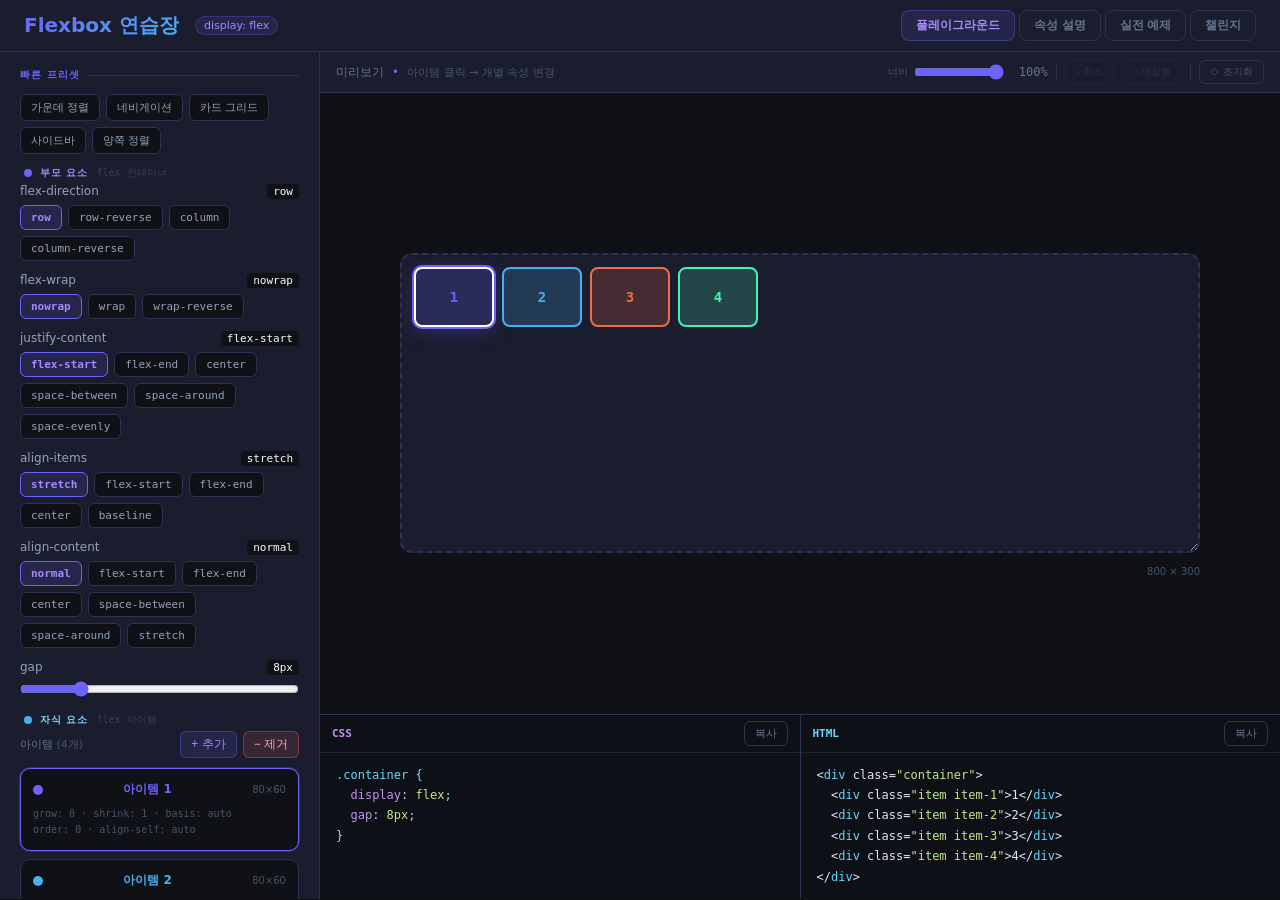
==== index.html @ ae4aa076 "Flexbox 연습장 초기 커밋 플레이그라운드, 속성 설명, 실전 예제, 챌린지 4개 탭으로 구성된 의존성 없는 정적 학습 도구.  속성 설명 탭에서 flex-wrap · just" ====
<!DOCTYPE html>
<html lang="ko">
<head>
  <meta charset="UTF-8">
  <meta name="viewport" content="width=device-width, initial-scale=1.0">
  <title>Flexbox 연습장</title>
  <link rel="stylesheet" href="css/style.css">
</head>
<body>

<header>
  <h1>Flexbox 연습장</h1>
  <span class="badge">display: flex</span>
  <div style="flex:1"></div>
  <nav class="panel-tabs">
    <button class="panel-tab active" id="tab-control" onclick="switchPanelTab('control')">플레이그라운드</button>
    <button class="panel-tab" id="tab-explain" onclick="switchPanelTab('explain')">속성 설명</button>
    <button class="panel-tab" id="tab-examples" onclick="switchPanelTab('examples')">실전 예제</button>
    <button class="panel-tab" id="tab-challenge" onclick="switchPanelTab('challenge')" style="position:relative">챌린지<span id="ch-badge" style="position:absolute;top:-4px;right:-2px;font-size:8px;background:#f1c948;color:#0f1117;border-radius:100px;padding:0 4px;font-weight:800;display:none"></span></button>
  </nav>
</header>

<div class="app">

  <!-- ── 사이드 패널 ── -->
  <aside class="panel">

    <!-- 조작 탭 콘텐츠 -->
    <div id="panel-control">

    <!-- 퀵 프리셋 -->
    <div>
      <div class="section-label">빠른 프리셋</div>
      <div class="preset-row">
        <button class="preset-btn" onclick="applyPreset('center')">가운데 정렬</button>
        <button class="preset-btn" onclick="applyPreset('nav')">네비게이션</button>
        <button class="preset-btn" onclick="applyPreset('card')">카드 그리드</button>
        <button class="preset-btn" onclick="applyPreset('sidebar')">사이드바</button>
        <button class="preset-btn" onclick="applyPreset('space')">양쪽 정렬</button>
      </div>
    </div>

    <!-- 부모 요소 섹션 -->
    <div class="exp-section-header">
      <span class="exp-section-dot" style="background:#6c63ff"></span>
      <span class="exp-section-title" style="color:#a78bfa">부모 요소</span>
      <span class="exp-section-sub">flex 컨테이너</span>
      <span class="exp-section-line"></span>
    </div>

    <div class="prop-group">

      <div class="prop-row">
        <div class="prop-label">flex-direction <span class="val" id="lbl-direction">row</span></div>
        <div class="btn-group" id="grp-direction">
          <button onclick="setContainer('flexDirection','row')" class="active">row</button>
          <button onclick="setContainer('flexDirection','row-reverse')">row-reverse</button>
          <button onclick="setContainer('flexDirection','column')">column</button>
          <button onclick="setContainer('flexDirection','column-reverse')">column-reverse</button>
        </div>
      </div>

      <div class="prop-row">
        <div class="prop-label">flex-wrap <span class="val" id="lbl-wrap">nowrap</span></div>
        <div class="btn-group" id="grp-wrap">
          <button onclick="setContainer('flexWrap','nowrap')" class="active">nowrap</button>
          <button onclick="setContainer('flexWrap','wrap')">wrap</button>
          <button onclick="setContainer('flexWrap','wrap-reverse')">wrap-reverse</button>
        </div>
      </div>

      <div class="prop-row">
        <div class="prop-label">justify-content <span class="val" id="lbl-justify">flex-start</span></div>
        <div class="btn-group" id="grp-justify">
          <button onclick="setContainer('justifyContent','flex-start')" class="active">flex-start</button>
          <button onclick="setContainer('justifyContent','flex-end')">flex-end</button>
          <button onclick="setContainer('justifyContent','center')">center</button>
          <button onclick="setContainer('justifyContent','space-between')">space-between</button>
          <button onclick="setContainer('justifyContent','space-around')">space-around</button>
          <button onclick="setContainer('justifyContent','space-evenly')">space-evenly</button>
        </div>
      </div>

      <div class="prop-row">
        <div class="prop-label">align-items <span class="val" id="lbl-alignItems">stretch</span></div>
        <div class="btn-group" id="grp-alignItems">
          <button onclick="setContainer('alignItems','stretch')" class="active">stretch</button>
          <button onclick="setContainer('alignItems','flex-start')">flex-start</button>
          <button onclick="setContainer('alignItems','flex-end')">flex-end</button>
          <button onclick="setContainer('alignItems','center')">center</button>
          <button onclick="setContainer('alignItems','baseline')">baseline</button>
        </div>
      </div>

      <div class="prop-row">
        <div class="prop-label">align-content <span class="val" id="lbl-alignContent">normal</span></div>
        <div class="btn-group" id="grp-alignContent">
          <button onclick="setContainer('alignContent','normal')" class="active">normal</button>
          <button onclick="setContainer('alignContent','flex-start')">flex-start</button>
          <button onclick="setContainer('alignContent','flex-end')">flex-end</button>
          <button onclick="setContainer('alignContent','center')">center</button>
          <button onclick="setContainer('alignContent','space-between')">space-between</button>
          <button onclick="setContainer('alignContent','space-around')">space-around</button>
          <button onclick="setContainer('alignContent','stretch')">stretch</button>
        </div>
      </div>

      <div class="prop-row">
        <div class="prop-label">gap <span class="val" id="lbl-gap">8px</span></div>
        <input id="range-gap" type="range" min="0" max="40" value="8" oninput="setGap(this.value)">
      </div>

    </div>

    <!-- 자식 요소 섹션 -->
    <div class="exp-section-header" style="margin-top:8px">
      <span class="exp-section-dot" style="background:#48b0f1"></span>
      <span class="exp-section-title" style="color:#7dd3fc">자식 요소</span>
      <span class="exp-section-sub">flex 아이템</span>
      <span class="exp-section-line"></span>
    </div>

    <!-- 아이템 목록 -->
    <div>
      <div class="items-header">
        <span style="font-size:11px;color:#64748b">아이템 <span id="item-count" style="color:#475569">(4개)</span></span>
        <div style="display:flex;gap:6px">
          <button class="add-btn" onclick="addItem()">+ 추가</button>
          <button class="remove-btn" onclick="removeItem()">− 제거</button>
        </div>
      </div>
      <div style="margin-top:10px;display:flex;flex-direction:column;gap:8px" id="item-list"></div>
    </div>

    <!-- 선택된 아이템 속성 -->
    <div id="item-props-section">
      <div style="font-size:10px;color:#475569;margin:12px 0 8px;padding:8px 0 0;border-top:1px solid #1e2233;letter-spacing:0.05em;display:flex;align-items:center;gap:6px">
        ▸ 선택된 아이템 속성
        <span id="lbl-selected-item" style="font-family:monospace;font-size:10px;color:#6c63ff;background:#6c63ff11;border:1px solid #6c63ff33;border-radius:4px;padding:1px 6px"></span>
      </div>
      <div class="prop-group">

        <div class="prop-row">
          <div class="prop-label">flex-grow <span class="val" id="lbl-grow">0</span></div>
          <input id="range-grow" type="range" min="0" max="5" value="0" oninput="setItem('flexGrow', this.value)">
        </div>

        <div class="prop-row">
          <div class="prop-label">flex-shrink <span class="val" id="lbl-shrink">1</span></div>
          <input id="range-shrink" type="range" min="0" max="5" value="1" oninput="setItem('flexShrink', this.value)">
        </div>

        <div class="prop-row">
          <div class="prop-label">flex-basis <span class="val" id="lbl-basis">auto</span></div>
          <div style="display:flex;gap:8px;align-items:center">
            <input type="range" min="0" max="300" value="0" oninput="setItemBasis(this.value)" id="range-basis">
            <span style="font-size:11px;color:#64748b" id="lbl-basis-unit">auto</span>
          </div>
        </div>

        <div class="prop-row">
          <div class="prop-label">align-self <span class="val" id="lbl-alignSelf">auto</span></div>
          <div class="btn-group" id="grp-alignSelf">
            <button onclick="setItem('alignSelf','auto')" class="active">auto</button>
            <button onclick="setItem('alignSelf','flex-start')">flex-start</button>
            <button onclick="setItem('alignSelf','flex-end')">flex-end</button>
            <button onclick="setItem('alignSelf','center')">center</button>
            <button onclick="setItem('alignSelf','stretch')">stretch</button>
          </div>
        </div>

        <div class="prop-row">
          <div class="prop-label">order <span class="val" id="lbl-order">0</span></div>
          <input id="range-order" type="range" min="-3" max="6" value="0" oninput="setItem('order', this.value)">
        </div>

        <div class="prop-row">
          <div class="prop-label">width (px) <span class="val" id="lbl-width">80</span></div>
          <input id="range-width" type="range" min="40" max="200" value="80" oninput="setItemSize('width', this.value)">
        </div>

        <div class="prop-row">
          <div class="prop-label">height (px) <span class="val" id="lbl-height">60</span></div>
          <input id="range-height" type="range" min="40" max="200" value="60" oninput="setItemSize('height', this.value)">
        </div>

      </div>
    </div>

    </div> <!-- /panel-control -->

    <!-- 설명 탭 콘텐츠 -->
    <div id="panel-explain" style="display:none" class="explain-panel">
      <div class="ev-nav-section">
        <div class="exp-section-header">
          <span class="exp-section-dot" style="background:#6c63ff"></span>
          <span class="exp-section-title" style="color:#a78bfa">부모 요소</span>
          <span class="exp-section-sub">flex 컨테이너</span>
          <span class="exp-section-line"></span>
        </div>
        <button class="ev-nav-btn" id="evnav-direction"   onclick="selectExplainProp('direction')">   <span class="ev-nav-name">flex-direction</span>   <span class="ev-nav-short">주축 방향 설정</span>   </button>
        <button class="ev-nav-btn" id="evnav-wrap"        onclick="selectExplainProp('wrap')">        <span class="ev-nav-name">flex-wrap</span>        <span class="ev-nav-short">줄 넘김 여부</span>    </button>
        <button class="ev-nav-btn" id="evnav-justify"     onclick="selectExplainProp('justify')">     <span class="ev-nav-name">justify-content</span>  <span class="ev-nav-short">주축 정렬 방식</span>   </button>
        <button class="ev-nav-btn" id="evnav-alignItems"  onclick="selectExplainProp('alignItems')">  <span class="ev-nav-name">align-items</span>      <span class="ev-nav-short">교차축 정렬 (1줄)</span></button>
        <button class="ev-nav-btn" id="evnav-alignContent"onclick="selectExplainProp('alignContent')"><span class="ev-nav-name">align-content</span>    <span class="ev-nav-short">교차축 정렬 (여러줄)</span></button>
        <button class="ev-nav-btn" id="evnav-gap"         onclick="selectExplainProp('gap')">         <span class="ev-nav-name">gap</span>              <span class="ev-nav-short">아이템 간격</span>    </button>
      </div>
      <div class="ev-nav-section">
        <div class="exp-section-header" style="margin-top:4px">
          <span class="exp-section-dot" style="background:#48b0f1"></span>
          <span class="exp-section-title" style="color:#7dd3fc">자식 요소</span>
          <span class="exp-section-sub">flex 아이템</span>
          <span class="exp-section-line"></span>
        </div>
        <button class="ev-nav-btn" id="evnav-grow"          onclick="selectExplainProp('grow')">         <span class="ev-nav-name" style="color:#7dd3fc">flex-grow</span>          <span class="ev-nav-short">남은 공간 차지 비율</span>   </button>
        <button class="ev-nav-btn" id="evnav-shrink"        onclick="selectExplainProp('shrink')">       <span class="ev-nav-name" style="color:#7dd3fc">flex-shrink</span>        <span class="ev-nav-short">줄어드는 비율</span>          </button>
        <button class="ev-nav-btn" id="evnav-basis"         onclick="selectExplainProp('basis')">        <span class="ev-nav-name" style="color:#7dd3fc">flex-basis</span>         <span class="ev-nav-short">아이템 기본 크기</span>      </button>
        <button class="ev-nav-btn" id="evnav-flexShorthand" onclick="selectExplainProp('flexShorthand')"><span class="ev-nav-name" style="color:#7dd3fc">flex</span>               <span class="ev-nav-short">단축 속성</span>             </button>
        <button class="ev-nav-btn" id="evnav-alignSelf"     onclick="selectExplainProp('alignSelf')">    <span class="ev-nav-name" style="color:#7dd3fc">align-self</span>         <span class="ev-nav-short">개별 아이템 정렬</span>      </button>
        <button class="ev-nav-btn" id="evnav-order"         onclick="selectExplainProp('order')">        <span class="ev-nav-name" style="color:#7dd3fc">order</span>              <span class="ev-nav-short">배치 순서 변경</span>       </button>
      </div>
    </div> <!-- /panel-explain -->

    <!-- 실전 예제 탭 콘텐츠 -->
    <div id="panel-examples" style="display:none" class="examples-panel"></div>

    <!-- 챌린지 탭 콘텐츠 -->
    <div id="panel-challenge" style="display:none" class="challenge-panel">
      <div class="challenge-intro">
        <strong>목표 레이아웃을 맞춰보세요!</strong><br>
        아래 챌린지를 선택하면 오른쪽 미리보기에 타깃 레이아웃이 표시됩니다. 오른쪽 상단 컨트롤로 flexbox 속성을 조작해 일치시킨 뒤 <strong>제출</strong>을 눌러보세요.
      </div>
      <div id="challenge-list"></div>
    </div>

  </aside>

  <!-- ── 프리뷰 + 코드 ── -->
  <div class="preview-area">

    <!-- ── 플레이그라운드 뷰 ── -->
    <div id="playground-view" style="display:contents">

      <!-- 챌린지 전용 컨트롤 바 (챌린지 탭일 때만 표시) -->
      <div id="ch-control-bar" style="display:none;flex-direction:column;gap:8px;padding:14px 20px;background:#0d1117;border-bottom:1px solid #2d3152;flex-shrink:0;overflow-y:auto;max-height:260px">
        <div style="font-size:11px;font-weight:700;color:#a78bfa;margin-bottom:2px;letter-spacing:0.5px">컨테이너 속성 조작</div>

        <div class="ch-prop-row">
          <span class="ch-prop-label">flex-direction</span>
          <div class="btn-group" id="ch-grp-direction">
            <button onclick="setContainer('flexDirection','row')" class="active">row</button>
            <button onclick="setContainer('flexDirection','row-reverse')">row-reverse</button>
            <button onclick="setContainer('flexDirection','column')">column</button>
            <button onclick="setContainer('flexDirection','column-reverse')">column-reverse</button>
          </div>
        </div>

        <div class="ch-prop-row">
          <span class="ch-prop-label">flex-wrap</span>
          <div class="btn-group" id="ch-grp-wrap">
            <button onclick="setContainer('flexWrap','nowrap')" class="active">nowrap</button>
            <button onclick="setContainer('flexWrap','wrap')">wrap</button>
            <button onclick="setContainer('flexWrap','wrap-reverse')">wrap-reverse</button>
          </div>
        </div>

        <div class="ch-prop-row">
          <span class="ch-prop-label">justify-content</span>
          <div class="btn-group" id="ch-grp-justify">
            <button onclick="setContainer('justifyContent','flex-start')" class="active">flex-start</button>
            <button onclick="setContainer('justifyContent','flex-end')">flex-end</button>
            <button onclick="setContainer('justifyContent','center')">center</button>
            <button onclick="setContainer('justifyContent','space-between')">space-between</button>
            <button onclick="setContainer('justifyContent','space-around')">space-around</button>
            <button onclick="setContainer('justifyContent','space-evenly')">space-evenly</button>
          </div>
        </div>

        <div class="ch-prop-row">
          <span class="ch-prop-label">align-items</span>
          <div class="btn-group" id="ch-grp-alignItems">
            <button onclick="setContainer('alignItems','stretch')" class="active">stretch</button>
            <button onclick="setContainer('alignItems','flex-start')">flex-start</button>
            <button onclick="setContainer('alignItems','flex-end')">flex-end</button>
            <button onclick="setContainer('alignItems','center')">center</button>
            <button onclick="setContainer('alignItems','baseline')">baseline</button>
          </div>
        </div>

        <div class="ch-prop-row">
          <span class="ch-prop-label">align-content</span>
          <div class="btn-group" id="ch-grp-alignContent">
            <button onclick="setContainer('alignContent','normal')" class="active">normal</button>
            <button onclick="setContainer('alignContent','flex-start')">flex-start</button>
            <button onclick="setContainer('alignContent','flex-end')">flex-end</button>
            <button onclick="setContainer('alignContent','center')">center</button>
            <button onclick="setContainer('alignContent','space-between')">space-between</button>
            <button onclick="setContainer('alignContent','space-around')">space-around</button>
            <button onclick="setContainer('alignContent','stretch')">stretch</button>
          </div>
        </div>

        <div class="ch-prop-row">
          <span class="ch-prop-label">gap <span class="val" id="ch-lbl-gap">8px</span></span>
          <input id="ch-range-gap" type="range" min="0" max="40" value="8" oninput="setGap(this.value)" style="width:140px;accent-color:#6c63ff">
        </div>
      </div>

      <div class="preview-toolbar">
        <span id="pg-toolbar-title">미리보기</span>
        <span style="color:#6c63ff">•</span>
        <span id="pg-toolbar-hint" style="color:#475569;font-size:11px">아이템 클릭 → 개별 속성 변경</span>
        <div style="flex:1"></div>
        <!-- 컨테이너 너비 -->
        <div class="toolbar-width-slider">
          <span style="font-size:10px;color:#475569">너비</span>
          <input type="range" id="container-width-slider" min="200" max="800" value="800" step="10" oninput="setContainerWidth(this.value)">
          <span class="toolbar-lbl" id="container-width-lbl">100%</span>
        </div>
        <div class="toolbar-sep"></div>
        <!-- Undo / Redo -->
        <button class="toolbar-btn" id="btn-undo" onclick="undo()" title="실행 취소 (Ctrl+Z)" disabled>↩ 취소</button>
        <button class="toolbar-btn" id="btn-redo" onclick="redo()" title="다시 실행 (Ctrl+Shift+Z)" disabled>↪ 재실행</button>
        <div class="toolbar-sep"></div>
        <button class="toolbar-btn" onclick="resetAll()" title="초기 상태로 되돌리기">⟳ 초기화</button>
      </div>

      <div class="preview-container">
        <div style="width:100%;max-width:800px;position:relative">
          <div class="flex-container" id="flex-container"></div>
          <span class="size-badge" id="size-badge"></span>
        </div>
      </div>

      <!-- 코드 영역: CSS / HTML 좌우 2분할 -->
      <div id="pg-code-panels" style="display:flex;flex-shrink:0;max-height:240px;border-top:1px solid #2d3152;min-height:0">

        <!-- CSS 패널 -->
        <div style="flex:1;display:flex;flex-direction:column;min-width:0;border-right:1px solid #2d3152">
          <div style="display:flex;align-items:center;justify-content:space-between;padding:6px 12px;background:#0d1117;border-bottom:1px solid #1e2233;flex-shrink:0">
            <span style="font-size:11px;font-weight:700;color:#c792ea;font-family:monospace">CSS</span>
            <button class="copy-btn" id="copy-btn-css" onclick="copyPlaygroundCode('css')" style="margin-left:0">복사</button>
          </div>
          <div class="code-area" style="border-top:none;max-height:none;flex:1;overflow-y:auto;padding:12px 16px">
            <div id="code-output-css"></div>
          </div>
        </div>

        <!-- HTML 패널 -->
        <div style="flex:1;display:flex;flex-direction:column;min-width:0">
          <div style="display:flex;align-items:center;justify-content:space-between;padding:6px 12px;background:#0d1117;border-bottom:1px solid #1e2233;flex-shrink:0">
            <span style="font-size:11px;font-weight:700;color:#61dafb;font-family:monospace">HTML</span>
            <button class="copy-btn" id="copy-btn-html" onclick="copyPlaygroundCode('html')" style="margin-left:0">복사</button>
          </div>
          <div class="code-area" style="border-top:none;max-height:none;flex:1;overflow-y:auto;padding:12px 16px">
            <div id="code-output-html"></div>
          </div>
        </div>

      </div>
    </div>

    <!-- ── 실전 예제 뷰 ── -->
    <div id="example-view" style="display:none;flex-direction:column;flex:1;overflow:hidden;min-height:0">

      <!-- 툴바: 돌아가기 + 제목만 -->
      <div class="preview-toolbar">
        <button id="ex-back-btn" onclick="closeExampleView()"
          style="display:flex;align-items:center;gap:5px;padding:5px 12px;border-radius:7px;border:1px solid #2d3152;background:#0f1117;color:#94a3b8;font-size:12px;cursor:pointer;transition:all .15s"
          onmouseover="this.style.borderColor='#6c63ff';this.style.color='#a78bfa'"
          onmouseout="this.style.borderColor='#2d3152';this.style.color='#94a3b8'">
          ← 돌아가기
        </button>
        <span style="color:#2d3152">|</span>
        <span id="ex-view-category" style="font-size:10px;padding:2px 8px;border-radius:100px;font-weight:700"></span>
        <span id="ex-view-title" style="font-size:13px;font-weight:700;color:#e2e8f0"></span>
      </div>

      <div style="flex:1;overflow:hidden;display:flex;flex-direction:column;min-height:0">
        <!-- 라이브 iframe -->
        <div style="flex:1;min-height:0;overflow:hidden;background:#0a0c14">
          <iframe id="ex-view-iframe"
            style="width:100%;height:100%;border:none;display:block"
            frameborder="0"></iframe>
        </div>

        <!-- 코드 영역: CSS / HTML 좌우 2분할 -->
        <div style="display:flex;flex-shrink:0;max-height:280px;border-top:1px solid #2d3152;min-height:0">

          <!-- CSS 패널 -->
          <div style="flex:1;display:flex;flex-direction:column;min-width:0;border-right:1px solid #2d3152">
            <div style="display:flex;align-items:center;justify-content:space-between;padding:6px 12px;background:#0d1117;border-bottom:1px solid #1e2233;flex-shrink:0">
              <span style="font-size:11px;font-weight:700;color:#c792ea;font-family:monospace">CSS</span>
              <button class="copy-btn" id="ex-view-copy-css" onclick="copyExViewCode('css')" style="margin-left:0">복사</button>
            </div>
            <div class="code-area" style="border-top:none;max-height:none;flex:1;overflow-y:auto;padding:12px 16px">
              <div id="ex-view-code-css" style="font-family:'Fira Code','Cascadia Code',monospace;font-size:11.5px;line-height:1.7"></div>
            </div>
          </div>

          <!-- HTML 패널 -->
          <div style="flex:1;display:flex;flex-direction:column;min-width:0">
            <div style="display:flex;align-items:center;justify-content:space-between;padding:6px 12px;background:#0d1117;border-bottom:1px solid #1e2233;flex-shrink:0">
              <span style="font-size:11px;font-weight:700;color:#61dafb;font-family:monospace">HTML</span>
              <button class="copy-btn" id="ex-view-copy-html" onclick="copyExViewCode('html')" style="margin-left:0">복사</button>
            </div>
            <div class="code-area" style="border-top:none;max-height:none;flex:1;overflow-y:auto;padding:12px 16px">
              <div id="ex-view-code-html" style="font-family:'Fira Code','Cascadia Code',monospace;font-size:11.5px;line-height:1.7"></div>
            </div>
          </div>

        </div>
      </div>

    </div>

    <!-- ── 실전 예제 그리드 뷰 ── -->
    <div id="examples-grid-view" style="display:none;flex-direction:column;flex:1;overflow:hidden;min-height:0">

      <!-- 툴바 -->
      <div class="preview-toolbar">
        <span>실전 예제</span>
        <span style="color:#6c63ff">•</span>
        <span style="color:#475569;font-size:11px">Flexbox가 사용된 실제 UI 패턴들</span>
        <div style="flex:1"></div>
        <div id="exgv-filter-row" style="display:flex;gap:5px;flex-wrap:wrap"></div>
      </div>

      <!-- 그리드 본문 -->
      <div class="exgv-body" id="exgv-body"></div>

    </div>

    <!-- ── 속성 설명 뷰 ── -->
    <div id="explain-view" style="display:none;flex-direction:column;flex:1;overflow:hidden;min-height:0">

      <!-- 툴바 -->
      <div class="preview-toolbar">
        <span id="expv-category" class="expv-category-badge">부모 요소</span>
        <code id="expv-prop-name" style="font-size:15px;font-weight:800;color:#e2e8f0;font-family:monospace"></code>
        <div style="flex:1"></div>
        <button onclick="switchPanelTab('control')"
          style="display:flex;align-items:center;gap:5px;padding:5px 12px;border-radius:7px;border:1px solid #2d3152;background:#0f1117;color:#94a3b8;font-size:12px;cursor:pointer;transition:all .15s"
          onmouseover="this.style.borderColor='#6c63ff';this.style.color='#a78bfa'"
          onmouseout="this.style.borderColor='#2d3152';this.style.color='#94a3b8'">
          ↩ 플레이그라운드로
        </button>
      </div>

      <!-- 본문 (스크롤) -->
      <div class="expv-body" id="expv-body">
        <div class="expv-placeholder">
          <div style="font-size:32px;margin-bottom:12px">←</div>
          <div style="font-size:14px;color:#475569;font-weight:600">왼쪽에서 속성을 선택하세요</div>
          <div style="font-size:12px;color:#334155;margin-top:6px">12가지 Flexbox 속성의 시각적 설명과 예시를 확인할 수 있습니다</div>
        </div>
      </div>

    </div>

  </div>
</div>

<script src="js/data.js"></script>
<script src="js/app.js"></script>
</body>
</html>
---- css/style.css ----
* {
      box-sizing: border-box;
      margin: 0;
      padding: 0;
    }

    body {
      font-family: 'Segoe UI', system-ui, sans-serif;
      background: #0f1117;
      color: #e2e8f0;
      min-height: 100vh;
    }

    header {
      background: #1a1d2e;
      border-bottom: 1px solid #2d3152;
      padding: 10px 24px;
      display: flex;
      align-items: center;
      gap: 16px;
      flex-shrink: 0;
    }

    header h1 {
      font-size: 20px;
      font-weight: 700;
      background: linear-gradient(135deg, #6c63ff, #48b0f1);
      -webkit-background-clip: text;
      -webkit-text-fill-color: transparent;
    }

    header .badge {
      font-size: 11px;
      background: #6c63ff22;
      color: #a78bfa;
      border: 1px solid #6c63ff44;
      padding: 2px 8px;
      border-radius: 100px;
    }

    .app {
      display: grid;
      grid-template-columns: 320px 1fr;
      grid-template-rows: 1fr auto;
      height: calc(100vh - 53px);
    }

    /* ── 사이드 패널 ── */
    .panel {
      background: #1a1d2e;
      border-right: 1px solid #2d3152;
      overflow-y: auto;
      padding: 16px 20px;
      display: flex;
      flex-direction: column;
      gap: 20px;
      grid-row: 1 / 3;
    }

    .panel::-webkit-scrollbar { width: 4px; }
    .panel::-webkit-scrollbar-track { background: transparent; }
    .panel::-webkit-scrollbar-thumb { background: #2d3152; border-radius: 4px; }

    .section-label {
      font-size: 10px;
      font-weight: 700;
      letter-spacing: 0.12em;
      text-transform: uppercase;
      color: #6c63ff;
      margin-bottom: 12px;
      display: flex;
      align-items: center;
      gap: 8px;
    }

    .section-label::after {
      content: '';
      flex: 1;
      height: 1px;
      background: #2d3152;
    }

    .prop-group {
      display: flex;
      flex-direction: column;
      gap: 12px;
    }

    .prop-row {
      display: flex;
      flex-direction: column;
      gap: 6px;
    }

    .prop-label {
      font-size: 12px;
      color: #94a3b8;
      display: flex;
      justify-content: space-between;
    }

    .prop-label span.val {
      color: #f8fafc;
      font-family: monospace;
      background: #0f1117;
      padding: 1px 6px;
      border-radius: 4px;
      font-size: 11px;
    }

    .btn-group {
      display: flex;
      flex-wrap: wrap;
      gap: 6px;
    }

    .btn-group button {
      padding: 5px 10px;
      font-size: 11px;
      font-family: monospace;
      background: #0f1117;
      color: #94a3b8;
      border: 1px solid #2d3152;
      border-radius: 6px;
      cursor: pointer;
      transition: all 0.15s;
    }

    .btn-group button:hover {
      border-color: #6c63ff;
      color: #c4b5fd;
    }

    .btn-group button.active {
      background: #6c63ff22;
      border-color: #6c63ff;
      color: #a78bfa;
      font-weight: 600;
    }

    input[type="range"] {
      width: 100%;
      accent-color: #6c63ff;
      cursor: pointer;
    }

    input[type="number"] {
      width: 60px;
      background: #0f1117;
      border: 1px solid #2d3152;
      color: #f8fafc;
      border-radius: 6px;
      padding: 4px 8px;
      font-size: 12px;
      font-family: monospace;
    }

    .items-header {
      display: flex;
      justify-content: space-between;
      align-items: center;
    }

    .add-btn, .remove-btn {
      font-size: 12px;
      padding: 4px 10px;
      border-radius: 6px;
      border: 1px solid;
      cursor: pointer;
      transition: all 0.15s;
    }

    .add-btn {
      background: #6c63ff22;
      border-color: #6c63ff55;
      color: #a78bfa;
    }

    .add-btn:hover { background: #6c63ff44; }

    .remove-btn {
      background: #ff636322;
      border-color: #ff636355;
      color: #fca5a5;
    }

    .remove-btn:hover { background: #ff636344; }

    /* 아이템 카드 */
    .item-card {
      background: #0f1117;
      border: 1px solid #2d3152;
      border-radius: 10px;
      padding: 12px;
      cursor: pointer;
      transition: all 0.15s;
      position: relative;
    }

    .item-card:hover { border-color: #6c63ff55; }

    .item-card.selected {
      border-color: #6c63ff;
      box-shadow: 0 0 0 1px #6c63ff44;
    }

    .item-card-header {
      display: flex;
      justify-content: space-between;
      align-items: center;
      margin-bottom: 8px;
    }

    .item-dot {
      width: 10px;
      height: 10px;
      border-radius: 50%;
    }

    .item-card-title {
      font-size: 12px;
      font-weight: 600;
    }

    .item-props {
      display: flex;
      flex-direction: column;
      gap: 6px;
    }

    /* ── 프리뷰 영역 ── */
    .preview-area {
      display: flex;
      flex-direction: column;
      overflow: hidden;
    }

    .preview-toolbar {
      padding: 8px 16px;
      border-bottom: 1px solid #2d3152;
      display: flex;
      align-items: center;
      gap: 8px;
      background: #1a1d2e;
      flex-shrink: 0;
      flex-wrap: wrap;
    }

    .preview-toolbar span {
      font-size: 12px;
      color: #64748b;
    }

    .preview-container {
      flex: 1;
      padding: 32px;
      overflow: auto;
      display: flex;
      align-items: center;
      justify-content: center;
    }

    .flex-container {
      width: 100%;
      max-width: 800px;
      min-height: 300px;
      height: 300px;
      background: #1a1d2e;
      border: 2px dashed #2d3152;
      border-radius: 12px;
      display: flex;
      padding: 12px;
      gap: 8px;
      position: relative;
      resize: both;
      overflow: auto;
      transition: all 0.2s;
    }

    .flex-item {
      display: flex;
      align-items: center;
      justify-content: center;
      border-radius: 8px;
      font-size: 14px;
      font-weight: 700;
      min-width: 40px;
      min-height: 40px;
      cursor: pointer;
      border: 2px solid transparent;
      transition: all 0.2s;
      position: relative;
    }

    .flex-item:hover {
      filter: brightness(1.2);
    }

    .flex-item.selected-item {
      border-color: #fff;
      box-shadow: 0 0 0 2px #6c63ff, 0 4px 20px #6c63ff44;
    }

    /* ── 코드 영역 ── */
    .code-area {
      background: #0d1117;
      border-top: 1px solid #2d3152;
      padding: 16px 24px;
      font-family: 'Fira Code', 'Cascadia Code', monospace;
      font-size: 12px;
      line-height: 1.7;
      flex-shrink: 0;
      max-height: 200px;
      overflow-y: auto;
    }

    .code-area::-webkit-scrollbar { width: 4px; }
    .code-area::-webkit-scrollbar-thumb { background: #2d3152; border-radius: 4px; }

    .code-tabs {
      display: flex;
      gap: 4px;
      margin-bottom: 12px;
    }

    .code-tab {
      font-size: 11px;
      padding: 4px 12px;
      border-radius: 6px;
      cursor: pointer;
      border: 1px solid #2d3152;
      background: transparent;
      color: #64748b;
      transition: all 0.15s;
    }

    .code-tab.active {
      background: #1a1d2e;
      color: #e2e8f0;
      border-color: #6c63ff44;
    }

    .code-line { white-space: pre; }
    .c-selector { color: #61dafb; }
    .c-prop { color: #c792ea; }
    .c-val { color: #c3e88d; }
    .c-comment { color: #546e7a; }
    .c-punc { color: #89ddff; }

    /* 선택 힌트 */
    .hint {
      font-size: 11px;
      color: #475569;
      text-align: center;
      padding: 4px;
    }

    /* 반응형 크기 표시 */
    .size-badge {
      position: absolute;
      bottom: -24px;
      right: 0;
      font-size: 10px;
      color: #475569;
    }

    /* 퀵 프리셋 */
    .preset-row {
      display: flex;
      gap: 6px;
      flex-wrap: wrap;
    }

    .preset-btn {
      font-size: 11px;
      padding: 5px 10px;
      border-radius: 6px;
      border: 1px solid #2d3152;
      background: #0f1117;
      color: #94a3b8;
      cursor: pointer;
      transition: all 0.15s;
    }

    .preset-btn:hover {
      border-color: #48b0f1;
      color: #7dd3fc;
    }

    .preset-btn.active {
      background: #48b0f111;
      border-color: #48b0f1;
      color: #7dd3fc;
      font-weight: 700;
    }

    .divider { height: 1px; background: #2d3152; }

    /* copy button */
    .copy-btn {
      margin-left: auto;
      font-size: 11px;
      padding: 4px 10px;
      border-radius: 6px;
      border: 1px solid #2d3152;
      background: transparent;
      color: #64748b;
      cursor: pointer;
      transition: all 0.15s;
    }

    .copy-btn:hover { border-color: #6c63ff; color: #a78bfa; }
    .copy-btn.copied { color: #86efac; border-color: #22c55e44; }

    /* ── 실전 예제 탭 ── */
    .examples-panel {
      display: flex;
      flex-direction: column;
      gap: 6px;
    }

    .ex-card {
      border: 1px solid #2d3152;
      border-radius: 10px;
      overflow: hidden;
      transition: border-color 0.15s;
    }

    .ex-card:hover { border-color: #6c63ff44; }

    .ex-card-header {
      display: flex;
      align-items: center;
      gap: 8px;
      padding: 10px 12px;
      background: #0f1117;
      cursor: pointer;
      transition: background 0.15s;
      width: 100%;
      user-select: none;
    }

    .ex-card-header:hover { background: #141724; }

    .ex-category {
      font-size: 9px;
      font-weight: 700;
      letter-spacing: 0.08em;
      text-transform: uppercase;
      padding: 2px 6px;
      border-radius: 100px;
      flex-shrink: 0;
    }

    .ex-title {
      font-size: 12px;
      font-weight: 600;
      color: #e2e8f0;
      flex: 1;
    }


    .ex-desc {
      font-size: 11px;
      color: #64748b;
      line-height: 1.6;
      padding: 10px 12px 8px;
      border-bottom: 1px solid #1e2233;
    }

    .ex-preview-wrap {
      padding: 10px 12px;
      border-bottom: 1px solid #1e2233;
    }

    .ex-preview-label {
      font-size: 9px;
      color: #475569;
      letter-spacing: 0.08em;
      text-transform: uppercase;
      margin-bottom: 6px;
    }

    .ex-iframe {
      width: 100%;
      border: 1px solid #2d3152;
      border-radius: 6px;
      background: #fff;
      display: block;
    }

    .ex-code-wrap {
      padding: 10px 12px;
    }

    .ex-code-tabs {
      display: flex;
      gap: 4px;
      margin-bottom: 8px;
    }

    .ex-code-tab {
      font-size: 10px;
      padding: 3px 10px;
      border-radius: 5px;
      border: 1px solid #2d3152;
      background: transparent;
      color: #64748b;
      cursor: pointer;
      transition: all 0.15s;
    }

    .ex-code-tab.active {
      background: #1a1d2e;
      color: #e2e8f0;
      border-color: #6c63ff44;
    }

    .ex-code-box {
      background: #0f1117;
      border: 1px solid #1e2233;
      border-radius: 6px;
      padding: 10px;
      font-family: 'Fira Code', 'Cascadia Code', monospace;
      font-size: 10.5px;
      line-height: 1.65;
      overflow-x: auto;
      position: relative;
    }

    .ex-code-box::-webkit-scrollbar { height: 3px; }
    .ex-code-box::-webkit-scrollbar-thumb { background: #2d3152; border-radius: 3px; }

    .ex-copy-btn {
      position: absolute;
      top: 6px;
      right: 6px;
      font-size: 9px;
      padding: 2px 7px;
      border-radius: 4px;
      border: 1px solid #2d3152;
      background: #1a1d2e;
      color: #64748b;
      cursor: pointer;
      transition: all 0.15s;
    }

    .ex-copy-btn:hover { border-color: #6c63ff44; color: #a78bfa; }
    .ex-copy-btn.copied { color: #86efac; border-color: #22c55e44; }

    /* 크게 보기 버튼 (카드 헤더 안) */
    .ex-expand-btn {
      font-size: 10px;
      padding: 3px 8px;
      border-radius: 5px;
      border: 1px solid #2d3152;
      background: #0f1117;
      color: #475569;
      cursor: pointer;
      transition: all 0.15s;
      flex-shrink: 0;
      white-space: nowrap;
    }
    .ex-expand-btn:hover {
      border-color: #6c63ff55;
      color: #a78bfa;
      background: #6c63ff11;
    }

    /* 미리보기 내 크게 보기 버튼 */
    .ex-fullview-btn {
      font-size: 10px;
      padding: 2px 8px;
      border-radius: 5px;
      border: 1px solid #2d3152;
      background: transparent;
      color: #475569;
      cursor: pointer;
      transition: all 0.15s;
    }
    .ex-fullview-btn:hover {
      border-color: #6c63ff55;
      color: #a78bfa;
      background: #6c63ff11;
    }

    /* 예제 뷰 활성 시 패널 하이라이트 */
    .ex-card.viewing {
      border-color: #48b0f1;
    }
    .ex-card.viewing .ex-expand-btn {
      border-color: #48b0f155;
      color: #7dd3fc;
      background: #48b0f111;
    }

    /* ── 패널 탭 ── */
    .panel-tabs {
      display: flex;
      gap: 4px;
      flex-shrink: 0;
    }

    .panel-tab {
      padding: 6px 14px;
      font-size: 12px;
      font-weight: 600;
      border-radius: 8px;
      border: 1px solid #2d3152;
      background: transparent;
      color: #64748b;
      cursor: pointer;
      transition: all 0.15s;
      white-space: nowrap;
    }

    .panel-tab.active {
      background: #6c63ff22;
      border-color: #6c63ff55;
      color: #a78bfa;
    }

    .panel-tab:hover:not(.active) {
      border-color: #475569;
      color: #94a3b8;
    }

    /* ── 설명 탭 ── */
    .explain-panel {
      display: flex;
      flex-direction: column;
      gap: 6px;
    }

    /* ── 왼쪽 설명 탭 nav 버튼 ── */
    .ev-nav-section {
      display: flex;
      flex-direction: column;
      gap: 2px;
    }

    .ev-nav-btn {
      display: flex;
      align-items: center;
      gap: 10px;
      padding: 9px 12px;
      background: transparent;
      border: 1px solid transparent;
      border-radius: 8px;
      cursor: pointer;
      text-align: left;
      width: 100%;
      transition: all 0.15s;
      color: inherit;
    }

    .ev-nav-btn:hover {
      background: #141724;
      border-color: #2d3152;
    }

    .ev-nav-btn.active {
      background: #6c63ff0d;
      border-color: #6c63ff55;
    }

    .ev-nav-name {
      font-family: monospace;
      font-size: 11.5px;
      font-weight: 700;
      color: #a78bfa;
      flex-shrink: 0;
    }

    .ev-nav-short {
      font-size: 10.5px;
      color: #475569;
      overflow: hidden;
      text-overflow: ellipsis;
      white-space: nowrap;
    }

    /* ── 오른쪽 설명 뷰 ── */
    .expv-category-badge {
      font-size: 10px;
      font-weight: 700;
      padding: 2px 10px;
      border-radius: 100px;
      border: 1px solid #6c63ff44;
      background: #6c63ff22;
      color: #a78bfa;
      letter-spacing: 0.05em;
    }

    .expv-body {
      flex: 1;
      overflow-y: auto;
      padding: 20px;
      display: flex;
      flex-direction: column;
      gap: 14px;
      min-height: 0;
    }

    .expv-placeholder {
      flex: 1;
      display: flex;
      flex-direction: column;
      align-items: center;
      justify-content: center;
      color: #2d3152;
      text-align: center;
      padding: 60px 0;
    }

    .expv-desc-block {
      display: flex;
      flex-direction: column;
      gap: 10px;
    }

    .expv-desc {
      font-size: 13px;
      color: #94a3b8;
      line-height: 1.75;
    }

    .expv-desc code {
      font-family: 'Fira Code', monospace;
      color: #a78bfa;
      background: #6c63ff11;
      padding: 1px 5px;
      border-radius: 3px;
      font-size: 12px;
    }

    .expv-desc strong {
      color: #e2e8f0;
    }

    .expv-tip {
      font-size: 12px;
      color: #f1c948cc;
      background: #f1c94810;
      border: 1px solid #f1c94830;
      border-radius: 8px;
      padding: 9px 13px;
      line-height: 1.65;
    }

    .expv-tip code {
      font-family: monospace;
      color: #fbbf24;
      background: #f1c94820;
      padding: 1px 5px;
      border-radius: 3px;
    }

    .expv-axis-guide {
      display: grid;
      grid-template-columns: repeat(auto-fit, minmax(210px, 1fr));
      gap: 10px;
    }

    .expv-axis-diagram {
      background: #1a1d2e;
      border: 1px solid #2d3152;
      border-radius: 10px;
      padding: 11px;
    }

    .expv-axis-diagram-title {
      font-family: 'Fira Code', 'Cascadia Code', monospace;
      font-size: 10.5px;
      font-weight: 700;
      color: #c792ea;
      margin-bottom: 6px;
    }

    .expv-axis-diagram-title span {
      font-size: 9px;
      color: #475569;
      font-weight: 600;
      margin-left: 4px;
    }

    .expv-axis-table {
      width: 100%;
      border-collapse: collapse;
      font-size: 11px;
      background: #1a1d2e;
      border: 1px solid #2d3152;
      border-radius: 10px;
      overflow: hidden;
    }

    .expv-axis-table th,
    .expv-axis-table td {
      padding: 7px 10px;
      text-align: left;
      border-bottom: 1px solid #23273f;
    }

    .expv-axis-table tbody tr:last-child th,
    .expv-axis-table tbody tr:last-child td {
      border-bottom: none;
    }

    .expv-axis-table thead th {
      font-family: 'Fira Code', 'Cascadia Code', monospace;
      font-size: 10px;
      color: #a78bfa;
      background: #6c63ff0d;
      font-weight: 700;
    }

    .expv-axis-table tbody th {
      color: #94a3b8;
      font-weight: 600;
      white-space: nowrap;
    }

    .expv-axis-table td {
      color: #64748b;
    }

    .expv-axis-table td strong {
      color: #7dd3fc;
      font-weight: 700;
    }

    .expv-axis-toggle {
      display: flex;
      align-items: center;
      flex-wrap: wrap;
      gap: 7px;
      padding: 9px 11px;
      background: #1a1d2e;
      border: 1px solid #2d3152;
      border-radius: 9px;
    }

    .expv-axis-label {
      font-size: 10px;
      color: #475569;
      font-weight: 700;
      letter-spacing: 0.08em;
      text-transform: uppercase;
    }

    .expv-axis-btn {
      display: flex;
      align-items: center;
      gap: 5px;
      font-family: 'Fira Code', 'Cascadia Code', monospace;
      font-size: 10.5px;
      font-weight: 600;
      padding: 5px 10px;
      background: #0f1117;
      border: 1px solid #2d3152;
      border-radius: 6px;
      color: #64748b;
      cursor: pointer;
      transition: all 0.15s;
      white-space: nowrap;
    }

    .expv-axis-btn:hover {
      border-color: #6c63ff55;
      color: #a78bfa;
    }

    .expv-axis-btn.active {
      background: #6c63ff1f;
      border-color: #6c63ff66;
      color: #c4b5fd;
    }

    .expv-axis-icon {
      font-size: 12px;
      line-height: 1;
    }

    .expv-axis-hint {
      flex: 1 1 100%;
      font-size: 11px;
      color: #64748b;
      line-height: 1.5;
    }

    .expv-axis-hint strong {
      color: #a78bfa;
      font-weight: 700;
    }

    .expv-section-label {
      font-size: 10px;
      color: #475569;
      font-weight: 700;
      letter-spacing: 0.1em;
      text-transform: uppercase;
      padding-bottom: 2px;
      border-bottom: 1px solid #1e2233;
    }

    .expv-vals-grid {
      display: grid;
      grid-template-columns: repeat(auto-fill, minmax(150px, 1fr));
      gap: 10px;
    }

    .expv-val-card {
      background: #1a1d2e;
      border: 1px solid #2d3152;
      border-radius: 10px;
      padding: 11px;
      display: flex;
      flex-direction: column;
      gap: 7px;
      transition: border-color 0.15s, box-shadow 0.15s;
    }

    .expv-val-card:hover {
      border-color: #6c63ff55;
      box-shadow: 0 2px 12px #6c63ff0d;
    }

    .expv-val-demo {
      width: 100%;
    }

    .expv-val-name {
      font-family: 'Fira Code', 'Cascadia Code', monospace;
      font-size: 10.5px;
      font-weight: 700;
      color: #c792ea;
      background: #6c63ff0d;
      border-radius: 4px;
      padding: 2px 7px;
      display: inline-block;
    }

    .expv-val-desc {
      font-size: 11px;
      color: #64748b;
      line-height: 1.55;
      flex: 1;
    }

    .expv-apply-btn {
      font-size: 10.5px;
      padding: 5px 10px;
      background: #6c63ff15;
      border: 1px solid #6c63ff33;
      border-radius: 6px;
      color: #a78bfa;
      cursor: pointer;
      transition: all 0.15s;
      align-self: stretch;
      text-align: center;
      white-space: nowrap;
    }

    .expv-apply-btn:hover {
      background: #6c63ff28;
      border-color: #6c63ff66;
      color: #c4b5fd;
    }

    .expv-code-block {
      background: #0a0c14;
      border: 1px solid #1e2233;
      border-radius: 8px;
      padding: 12px 16px;
      font-family: 'Fira Code', 'Cascadia Code', monospace;
      font-size: 11px;
      line-height: 1.75;
      overflow-x: auto;
    }

    .exp-section-header {
      display: flex;
      align-items: center;
      gap: 8px;
      padding: 8px 4px 4px;
      margin-top: 4px;
    }

    .exp-section-dot {
      width: 8px;
      height: 8px;
      border-radius: 50%;
      flex-shrink: 0;
    }

    .exp-section-title {
      font-size: 10px;
      font-weight: 700;
      letter-spacing: 0.1em;
      text-transform: uppercase;
    }

    .exp-section-sub {
      font-size: 10px;
      color: #334155;
      font-family: monospace;
    }

    .exp-section-line {
      flex: 1;
      height: 1px;
      background: #1e2233;
    }

    .exp-prop-btn {
      display: flex;
      align-items: center;
      gap: 10px;
      padding: 10px 12px;
      background: #0f1117;
      border: 1px solid #2d3152;
      border-radius: 10px;
      cursor: pointer;
      text-align: left;
      transition: all 0.15s;
      width: 100%;
    }

    .exp-prop-btn:hover {
      border-color: #6c63ff44;
    }

    .exp-prop-btn.open {
      border-color: #6c63ff;
      background: #6c63ff0d;
    }

    .exp-prop-name {
      font-family: monospace;
      font-size: 12px;
      font-weight: 700;
      color: #a78bfa;
      flex-shrink: 0;
    }

    .exp-prop-short {
      font-size: 11px;
      color: #64748b;
      overflow: hidden;
      text-overflow: ellipsis;
      white-space: nowrap;
    }

    .exp-prop-btn .arrow {
      margin-left: auto;
      color: #475569;
      font-size: 10px;
      flex-shrink: 0;
      transition: transform 0.2s;
    }

    .exp-prop-btn.open .arrow { transform: rotate(90deg); }

    .exp-detail {
      display: none;
      padding: 12px;
      background: #0a0c14;
      border: 1px solid #2d3152;
      border-top: none;
      border-radius: 0 0 10px 10px;
      margin-top: -6px;
    }

    .exp-detail.open { display: block; }

    .exp-desc {
      font-size: 12px;
      color: #94a3b8;
      line-height: 1.7;
      margin-bottom: 10px;
    }

    .exp-values {
      display: flex;
      flex-direction: column;
      gap: 6px;
    }

    .exp-val-row {
      display: flex;
      gap: 8px;
      align-items: flex-start;
    }

    .exp-val-tag {
      font-family: monospace;
      font-size: 11px;
      font-weight: 600;
      color: #c3e88d;
      background: #c3e88d11;
      border: 1px solid #c3e88d22;
      border-radius: 4px;
      padding: 1px 6px;
      white-space: nowrap;
      flex-shrink: 0;
      cursor: pointer;
      transition: all 0.15s;
    }

    .exp-val-tag:hover {
      background: #c3e88d22;
      border-color: #c3e88d44;
    }

    .exp-val-tag.is-default {
      color: #6c63ff;
      background: #6c63ff11;
      border-color: #6c63ff22;
    }

    .exp-val-desc {
      font-size: 11px;
      color: #64748b;
      line-height: 1.6;
      padding-top: 1px;
    }

    .exp-visual {
      margin-top: 10px;
      border-top: 1px solid #1e2233;
      padding-top: 10px;
    }

    .exp-visual-label {
      font-size: 10px;
      color: #475569;
      margin-bottom: 6px;
      letter-spacing: 0.05em;
      text-transform: uppercase;
    }

    .exp-mini-container {
      display: flex;
      gap: 4px;
      padding: 6px;
      background: #1a1d2e;
      border: 1px dashed #2d3152;
      border-radius: 6px;
      min-height: 48px;
      flex-wrap: wrap;
    }

    .exp-mini-item {
      width: 24px;
      height: 24px;
      border-radius: 4px;
      display: flex;
      align-items: center;
      justify-content: center;
      font-size: 9px;
      font-weight: 700;
      color: #1a1d2e;
      flex-shrink: 0;
    }

    .exp-try-btn {
      font-size: 10px;
      padding: 3px 8px;
      border-radius: 4px;
      border: 1px solid #6c63ff33;
      background: #6c63ff11;
      color: #a78bfa;
      cursor: pointer;
      transition: all 0.15s;
      margin-left: auto;
      display: block;
      margin-top: 8px;
    }

    .exp-try-btn:hover { background: #6c63ff22; border-color: #6c63ff55; }

    .exp-axis-note {
      font-size: 11px;
      color: #48b0f1;
      background: #48b0f111;
      border: 1px solid #48b0f122;
      border-radius: 6px;
      padding: 6px 10px;
      margin-bottom: 8px;
      line-height: 1.5;
    }

    /* ── 카테고리 필터 ── */
    .ex-filter-row {
      display: flex;
      gap: 6px;
      flex-wrap: wrap;
      padding: 10px 12px 6px;
      flex-shrink: 0;
      border-bottom: 1px solid #1e2233;
    }
    .ex-filter-btn {
      font-size: 10px;
      font-weight: 700;
      padding: 3px 10px;
      border-radius: 100px;
      border: 1px solid #2d3152;
      background: transparent;
      color: #64748b;
      cursor: pointer;
      transition: all 0.15s;
      letter-spacing: 0.03em;
    }
    .ex-filter-btn:hover { border-color: #6c63ff44; color: #a78bfa; }
    .ex-filter-btn.active {
      background: #6c63ff22;
      border-color: #6c63ff55;
      color: #a78bfa;
    }

    /* ── 챌린지 탭 ── */
    .challenge-panel {
      display: flex;
      flex-direction: column;
      flex: 1;
      overflow-y: auto;
      gap: 0;
    }
    .challenge-intro {
      padding: 12px 14px 8px;
      font-size: 11px;
      color: #475569;
      line-height: 1.6;
      border-bottom: 1px solid #1e2233;
      flex-shrink: 0;
    }
    .challenge-intro strong { color: #a78bfa; }
    .challenge-card {
      padding: 12px 14px;
      border-bottom: 1px solid #1e2233;
      transition: background 0.15s;
    }
    .challenge-card:hover { background: #1a1d2e44; }
    .challenge-card.active { background: #6c63ff0d; border-left: 3px solid #6c63ff; padding-left: 11px; }
    .challenge-card.solved { border-left: 3px solid #48f1b0; padding-left: 11px; }
    .ch-header {
      display: flex;
      align-items: center;
      gap: 8px;
      margin-bottom: 6px;
      cursor: pointer;
    }
    .ch-num {
      font-size: 10px;
      font-weight: 800;
      color: #334155;
      font-family: monospace;
      background: #1a1d2e;
      border: 1px solid #2d3152;
      border-radius: 4px;
      padding: 1px 6px;
      flex-shrink: 0;
    }
    .challenge-card.active .ch-num { background: #6c63ff22; border-color: #6c63ff44; color: #a78bfa; }
    .challenge-card.solved .ch-num { background: #48f1b022; border-color: #48f1b044; color: #48f1b0; }
    .ch-title { font-size: 12px; font-weight: 700; color: #c4b5fd; }
    .ch-diff { font-size: 10px; color: #475569; margin-left: auto; }
    .ch-desc { font-size: 11px; color: #64748b; line-height: 1.5; margin-bottom: 8px; }
    .ch-target-preview {
      background: #0a0c14;
      border: 1px dashed #2d3152;
      border-radius: 8px;
      padding: 10px;
      margin-bottom: 10px;
      position: relative;
    }
    .ch-target-label {
      font-size: 9px;
      font-weight: 700;
      color: #334155;
      letter-spacing: 0.1em;
      text-transform: uppercase;
      margin-bottom: 6px;
    }
    .ch-mini-flex {
      display: flex;
      gap: 4px;
      min-height: 40px;
    }
    .ch-mini-item {
      border-radius: 5px;
      display: flex;
      align-items: center;
      justify-content: center;
      font-size: 10px;
      font-weight: 700;
      color: #1a1d2e;
      min-width: 28px;
      min-height: 28px;
    }
    .ch-props {
      display: flex;
      flex-wrap: wrap;
      gap: 4px;
      margin-bottom: 10px;
    }
    .ch-prop-tag {
      font-size: 9px;
      font-family: monospace;
      padding: 2px 6px;
      border-radius: 4px;
      background: #1e2233;
      border: 1px solid #2d3152;
      color: #64748b;
    }
    .ch-prop-tag.match { background: #48f1b011; border-color: #48f1b033; color: #48f1b0; }
    .ch-prop-tag.mismatch { background: #f16c4811; border-color: #f16c4833; color: #f16c48; }
    .ch-actions {
      display: flex;
      gap: 8px;
      align-items: center;
    }
    .ch-submit-btn {
      padding: 6px 16px;
      border-radius: 7px;
      border: 1px solid #6c63ff44;
      background: #6c63ff22;
      color: #a78bfa;
      font-size: 11px;
      font-weight: 700;
      cursor: pointer;
      transition: all 0.15s;
    }
    .ch-submit-btn:hover { background: #6c63ff33; border-color: #6c63ff66; }
    .ch-hint-btn {
      padding: 6px 12px;
      border-radius: 7px;
      border: 1px solid #2d3152;
      background: transparent;
      color: #475569;
      font-size: 11px;
      cursor: pointer;
      transition: all 0.15s;
    }
    .ch-hint-btn:hover { border-color: #f1c94844; color: #f1c948; }
    .ch-result {
      font-size: 11px;
      padding: 6px 10px;
      border-radius: 6px;
      margin-top: 8px;
    }
    .ch-result.success { background: #48f1b011; border: 1px solid #48f1b033; color: #48f1b0; }
    .ch-result.fail { background: #f16c4811; border: 1px solid #f16c4833; color: #f16c48; }
    .ch-hint-box {
      font-size: 11px;
      color: #f1c948;
      background: #f1c94811;
      border: 1px solid #f1c94833;
      border-radius: 6px;
      padding: 6px 10px;
      margin-top: 6px;
      display: none;
    }
    .ch-score-bar {
      height: 3px;
      background: #1e2233;
      border-radius: 2px;
      margin-top: 8px;
      overflow: hidden;
    }
    .ch-score-fill {
      height: 100%;
      background: linear-gradient(90deg, #6c63ff, #48b0f1);
      border-radius: 2px;
      transition: width 0.4s ease;
    }

    /* ── 툴바 확장 ── */
    .toolbar-sep { width: 1px; height: 14px; background: #2d3152; flex-shrink: 0; }
    .toolbar-width-slider {
      display: flex;
      align-items: center;
      gap: 6px;
    }
    .toolbar-width-slider input[type=range] {
      width: 90px;
      accent-color: #6c63ff;
    }
    .toolbar-lbl {
      font-size: 10px;
      color: #475569;
      font-family: monospace;
      min-width: 38px;
      text-align: right;
    }
    .toolbar-btn {
      font-size: 10px;
      padding: 4px 10px;
      border-radius: 6px;
      border: 1px solid #2d3152;
      background: transparent;
      color: #475569;
      cursor: pointer;
      transition: all 0.15s;
      display: flex;
      align-items: center;
      gap: 4px;
    }
    .toolbar-btn:hover { border-color: #6c63ff44; color: #a78bfa; background: #6c63ff0d; }
    .toolbar-btn:disabled { opacity: 0.35; cursor: default; }
    .toolbar-btn:disabled:hover { border-color: #2d3152; color: #475569; background: transparent; }

    /* ── 실전 예제 그리드 뷰 (우측 패널) ── */
    .exgv-body {
      flex: 1;
      overflow-y: auto;
      padding: 16px;
      min-height: 0;
    }

    .exgv-filter-btn {
      font-size: 10.5px;
      padding: 3px 11px;
      border-radius: 100px;
      border: 1px solid #2d3152;
      background: transparent;
      color: #64748b;
      cursor: pointer;
      transition: all 0.15s;
      white-space: nowrap;
    }
    .exgv-filter-btn:hover { border-color: #6c63ff44; color: #a78bfa; }
    .exgv-filter-btn.active { background: #6c63ff22; color: #a78bfa; border-color: #6c63ff55; }

    .exgv-grid {
      display: grid;
      grid-template-columns: repeat(auto-fill, minmax(210px, 1fr));
      gap: 12px;
      margin-top: 12px;
    }

    .exgv-card {
      background: #1a1d2e;
      border: 1px solid #2d3152;
      border-radius: 12px;
      overflow: hidden;
      display: flex;
      flex-direction: column;
      transition: border-color 0.18s, box-shadow 0.18s;
      cursor: pointer;
    }
    .exgv-card:hover {
      border-color: #6c63ff55;
      box-shadow: 0 4px 24px #6c63ff0d;
    }

    .exgv-preview {
      background: #0a0c14;
      padding: 8px;
      border-bottom: 1px solid #1e2233;
      position: relative;
      overflow: hidden;
    }

    .exgv-info {
      padding: 10px 12px 12px;
      display: flex;
      flex-direction: column;
      gap: 5px;
      flex: 1;
    }

    .exgv-cat-badge {
      font-size: 9px;
      font-weight: 700;
      padding: 2px 7px;
      border-radius: 100px;
      letter-spacing: 0.07em;
      text-transform: uppercase;
      align-self: flex-start;
    }

    .exgv-title {
      font-size: 12px;
      font-weight: 700;
      color: #e2e8f0;
    }

    .exgv-desc {
      font-size: 10.5px;
      color: #ddd;
      line-height: 1.55;
      flex: 1;
      display: -webkit-box;
      -webkit-line-clamp: 2;
      -webkit-box-orient: vertical;
      overflow: hidden;
    }

    .exgv-open-btn {
      margin-top: 6px;
      font-size: 10.5px;
      padding: 5px 10px;
      background: #6c63ff15;
      border: 1px solid #6c63ff33;
      border-radius: 6px;
      color: #a78bfa;
      cursor: pointer;
      transition: all 0.15s;
      align-self: flex-start;
    }
    .exgv-open-btn:hover {
      background: #6c63ff28;
      border-color: #6c63ff66;
      color: #c4b5fd;
    }

    /* ── 챌린지 컨트롤 바 ── */
    .ch-prop-row {
      display: flex;
      align-items: flex-start;
      gap: 10px;
      min-height: 0;
    }
    .ch-prop-label {
      font-size: 10.5px;
      color: #94a3b8;
      font-family: monospace;
      white-space: nowrap;
      padding-top: 4px;
      min-width: 110px;
    }
    .ch-prop-label .val {
      color: #a78bfa;
      margin-left: 4px;
    }
    #ch-control-bar .btn-group {
      flex-wrap: wrap;
      gap: 4px;
    }
    #ch-control-bar .btn-group button {
      font-size: 10.5px;
      padding: 3px 9px;
    }
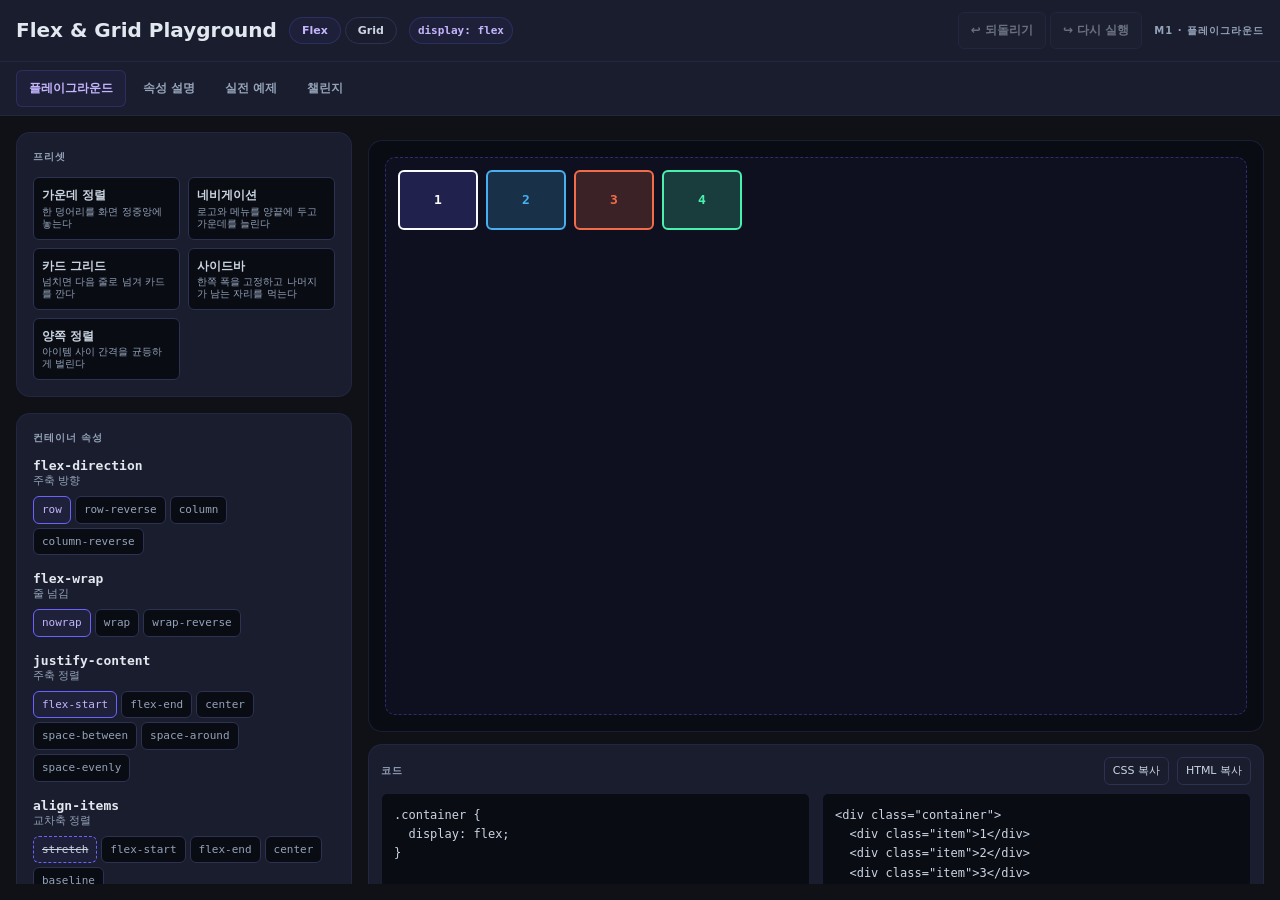
==== commit cf5e98eb: "chore: index-v1.html 을 index.html 로 (PRD 7.2 절차 4) git 이 100% 이름 변경으로 인식한다 — 앞 커밋에서 목적지를 비워 뒀기 때문이다." ====
--- a/index.html
+++ b/index.html
@@ -1,467 +1,135 @@
 <!DOCTYPE html>
-<html lang="ko">
+<!-- 테마 전환(F-12)은 아직 구현 전이다. OS 설정에 따라 기기마다 화면이 달라지지
+     않도록 다크로 고정한다. tokens.css의 라이트 정의는 F-12에서 쓴다. -->
+<!-- fgp-booting 은 본문을 첫 페인트에서 감춘다. main.js 가 컨트롤을 다 세운 뒤
+     떼어 낸다. 자세한 사유는 css/layout.css 의 같은 이름 규칙에 적었다. -->
+<html lang="ko" data-theme="dark" class="fgp-booting">
 <head>
   <meta charset="UTF-8">
   <meta name="viewport" content="width=device-width, initial-scale=1.0">
-  <title>Flexbox 연습장</title>
-  <link rel="stylesheet" href="css/style.css">
+  <title>Flex &amp; Grid Playground</title>
+
+  <link rel="stylesheet" href="css/tokens.css">
+  <link rel="stylesheet" href="css/base.css">
+  <link rel="stylesheet" href="css/layout.css">
+  <link rel="stylesheet" href="css/components.css">
 </head>
 <body>
 
-<header>
-  <h1>Flexbox 연습장</h1>
-  <span class="badge">display: flex</span>
-  <div style="flex:1"></div>
-  <nav class="panel-tabs">
-    <button class="panel-tab active" id="tab-control" onclick="switchPanelTab('control')">플레이그라운드</button>
-    <button class="panel-tab" id="tab-explain" onclick="switchPanelTab('explain')">속성 설명</button>
-    <button class="panel-tab" id="tab-examples" onclick="switchPanelTab('examples')">실전 예제</button>
-    <button class="panel-tab" id="tab-challenge" onclick="switchPanelTab('challenge')" style="position:relative">챌린지<span id="ch-badge" style="position:absolute;top:-4px;right:-2px;font-size:8px;background:#f1c948;color:#0f1117;border-radius:100px;padding:0 4px;font-weight:800;display:none"></span></button>
-  </nav>
+<!--
+  셸만 둔다. 속성별 버튼은 여기에 없다 — controls.js가 스키마에서 만든다.
+  마크업에 속성이 등장하는 순간 스키마 주도 설계가 무너진다. v0.1이 실패한 지점이다.
+-->
+
+<header class="fgp-header">
+  <h1 class="fgp-title">Flex &amp; Grid Playground</h1>
+  <!-- 토픽 전환 마운트 지점 (F-01). 목록은 store의 getTopics()에서 나온다 -->
+  <div class="fgp-topics" role="radiogroup" aria-label="토픽" id="fgp-topics"></div>
+  <span class="fgp-badge" id="fgp-topic-badge"></span>
+  <span class="fgp-header__spacer"></span>
+  <div class="fgp-toolbar" role="group" aria-label="실행 취소">
+    <button type="button" class="fgp-btn" data-action="undo" aria-keyshortcuts="Control+Z Meta+Z" disabled>↩ 되돌리기</button>
+    <button type="button" class="fgp-btn" data-action="redo" aria-keyshortcuts="Control+Shift+Z Meta+Shift+Z" disabled>↪ 다시 실행</button>
+  </div>
+  <span class="fgp-subtitle">M1 · 플레이그라운드</span>
 </header>
 
-<div class="app">
+<!-- 탭 버튼 마운트 지점. 목록은 store의 TABS에서 나온다 -->
+<nav class="fgp-tabs" role="tablist" aria-label="화면 전환" id="fgp-tabs"></nav>
 
-  <!-- ── 사이드 패널 ── -->
-  <aside class="panel">
+<!-- 탭 패널 넷을 감싸는 본문 랜드마크.
+     패널마다 role="tabpanel" 이 붙어 암시 역할을 덮으므로, main 은 바깥에
+     따로 두어야 문서에 본문 랜드마크가 생긴다. -->
+<main class="fgp-main">
 
-    <!-- 조작 탭 콘텐츠 -->
-    <div id="panel-control">
+<div class="fgp-shell" id="fgp-panel-playground" role="tabpanel" aria-labelledby="fgp-tab-playground">
 
-    <!-- 퀵 프리셋 -->
-    <div>
-      <div class="section-label">빠른 프리셋</div>
-      <div class="preset-row">
-        <button class="preset-btn" onclick="applyPreset('center')">가운데 정렬</button>
-        <button class="preset-btn" onclick="applyPreset('nav')">네비게이션</button>
-        <button class="preset-btn" onclick="applyPreset('card')">카드 그리드</button>
-        <button class="preset-btn" onclick="applyPreset('sidebar')">사이드바</button>
-        <button class="preset-btn" onclick="applyPreset('space')">양쪽 정렬</button>
+  <aside class="fgp-panel">
+    <section class="fgp-panel__section" aria-labelledby="fgp-presets-title">
+      <h2 class="fgp-panel__title" id="fgp-presets-title">프리셋</h2>
+      <!-- 프리셋 버튼 마운트 지점. 목록과 설정값은 topics/flex/presets.js에 있다 -->
+      <div class="fgp-presets" id="fgp-presets"></div>
+    </section>
+
+    <section class="fgp-panel__section" aria-labelledby="fgp-controls-title">
+      <h2 class="fgp-panel__title" id="fgp-controls-title">컨테이너 속성</h2>
+      <!-- 컨트롤 마운트 지점 -->
+      <div class="fgp-control-list" id="fgp-controls"></div>
+    </section>
+
+    <section class="fgp-panel__section" aria-labelledby="fgp-view-title">
+      <div class="fgp-panel__head">
+        <h2 class="fgp-panel__title" id="fgp-view-title">프리뷰 크기</h2>
+        <button type="button" class="fgp-btn fgp-btn--quiet" data-action="view-reset">기본값으로</button>
       </div>
-    </div>
+      <!-- 뷰 설정 컨트롤 마운트 지점. 스키마 속성이 아니다 -->
+      <div class="fgp-control-list" id="fgp-view-controls"></div>
+    </section>
 
-    <!-- 부모 요소 섹션 -->
-    <div class="exp-section-header">
-      <span class="exp-section-dot" style="background:#6c63ff"></span>
-      <span class="exp-section-title" style="color:#a78bfa">부모 요소</span>
-      <span class="exp-section-sub">flex 컨테이너</span>
-      <span class="exp-section-line"></span>
-    </div>
-
-    <div class="prop-group">
-
-      <div class="prop-row">
-        <div class="prop-label">flex-direction <span class="val" id="lbl-direction">row</span></div>
-        <div class="btn-group" id="grp-direction">
-          <button onclick="setContainer('flexDirection','row')" class="active">row</button>
-          <button onclick="setContainer('flexDirection','row-reverse')">row-reverse</button>
-          <button onclick="setContainer('flexDirection','column')">column</button>
-          <button onclick="setContainer('flexDirection','column-reverse')">column-reverse</button>
-        </div>
+    <section class="fgp-panel__section" aria-labelledby="fgp-items-title">
+      <h2 class="fgp-panel__title" id="fgp-items-title">아이템</h2>
+      <div class="fgp-itembar" id="fgp-itembar">
+        <button type="button" class="fgp-btn" data-action="item-add">추가</button>
+        <button type="button" class="fgp-btn" data-action="item-remove">제거</button>
+        <output class="fgp-itembar__count" id="fgp-item-count"></output>
       </div>
 
-      <div class="prop-row">
-        <div class="prop-label">flex-wrap <span class="val" id="lbl-wrap">nowrap</span></div>
-        <div class="btn-group" id="grp-wrap">
-          <button onclick="setContainer('flexWrap','nowrap')" class="active">nowrap</button>
-          <button onclick="setContainer('flexWrap','wrap')">wrap</button>
-          <button onclick="setContainer('flexWrap','wrap-reverse')">wrap-reverse</button>
-        </div>
+      <!-- 뷰 설정의 '기본값으로'와 같은 자리·같은 생김새다. 크기를 자동으로
+           되돌리는 것이 여기 말고는 없어, 손으로 만든 아이템은 stretch 계열
+           정렬이 성립하는 조건을 만들 수 없었다 -->
+      <div class="fgp-panel__head">
+        <p class="fgp-control__hint">
+          선택된 아이템 <output class="fgp-mono" id="fgp-item-selected"></output> 의 크기
+        </p>
+        <button type="button" class="fgp-btn fgp-btn--quiet" data-action="item-size-auto"
+                id="fgp-item-size-auto">자동으로</button>
       </div>
+      <!-- 아이템 기하값 마운트 지점. 스키마 속성이 아니다 -->
+      <div class="fgp-control-list fgp-control-list--pair" id="fgp-item-size"></div>
+    </section>
 
-      <div class="prop-row">
-        <div class="prop-label">justify-content <span class="val" id="lbl-justify">flex-start</span></div>
-        <div class="btn-group" id="grp-justify">
-          <button onclick="setContainer('justifyContent','flex-start')" class="active">flex-start</button>
-          <button onclick="setContainer('justifyContent','flex-end')">flex-end</button>
-          <button onclick="setContainer('justifyContent','center')">center</button>
-          <button onclick="setContainer('justifyContent','space-between')">space-between</button>
-          <button onclick="setContainer('justifyContent','space-around')">space-around</button>
-          <button onclick="setContainer('justifyContent','space-evenly')">space-evenly</button>
-        </div>
+    <section class="fgp-panel__section" aria-labelledby="fgp-item-props-title">
+      <div class="fgp-panel__head">
+        <h2 class="fgp-panel__title" id="fgp-item-props-title">아이템 속성</h2>
+        <output class="fgp-badge" id="fgp-item-props-target"></output>
       </div>
-
-      <div class="prop-row">
-        <div class="prop-label">align-items <span class="val" id="lbl-alignItems">stretch</span></div>
-        <div class="btn-group" id="grp-alignItems">
-          <button onclick="setContainer('alignItems','stretch')" class="active">stretch</button>
-          <button onclick="setContainer('alignItems','flex-start')">flex-start</button>
-          <button onclick="setContainer('alignItems','flex-end')">flex-end</button>
-          <button onclick="setContainer('alignItems','center')">center</button>
-          <button onclick="setContainer('alignItems','baseline')">baseline</button>
-        </div>
-      </div>
-
-      <div class="prop-row">
-        <div class="prop-label">align-content <span class="val" id="lbl-alignContent">normal</span></div>
-        <div class="btn-group" id="grp-alignContent">
-          <button onclick="setContainer('alignContent','normal')" class="active">normal</button>
-          <button onclick="setContainer('alignContent','flex-start')">flex-start</button>
-          <button onclick="setContainer('alignContent','flex-end')">flex-end</button>
-          <button onclick="setContainer('alignContent','center')">center</button>
-          <button onclick="setContainer('alignContent','space-between')">space-between</button>
-          <button onclick="setContainer('alignContent','space-around')">space-around</button>
-          <button onclick="setContainer('alignContent','stretch')">stretch</button>
-        </div>
-      </div>
-
-      <div class="prop-row">
-        <div class="prop-label">gap <span class="val" id="lbl-gap">8px</span></div>
-        <input id="range-gap" type="range" min="0" max="40" value="8" oninput="setGap(this.value)">
-      </div>
-
-    </div>
-
-    <!-- 자식 요소 섹션 -->
-    <div class="exp-section-header" style="margin-top:8px">
-      <span class="exp-section-dot" style="background:#48b0f1"></span>
-      <span class="exp-section-title" style="color:#7dd3fc">자식 요소</span>
-      <span class="exp-section-sub">flex 아이템</span>
-      <span class="exp-section-line"></span>
-    </div>
-
-    <!-- 아이템 목록 -->
-    <div>
-      <div class="items-header">
-        <span style="font-size:11px;color:#64748b">아이템 <span id="item-count" style="color:#475569">(4개)</span></span>
-        <div style="display:flex;gap:6px">
-          <button class="add-btn" onclick="addItem()">+ 추가</button>
-          <button class="remove-btn" onclick="removeItem()">− 제거</button>
-        </div>
-      </div>
-      <div style="margin-top:10px;display:flex;flex-direction:column;gap:8px" id="item-list"></div>
-    </div>
-
-    <!-- 선택된 아이템 속성 -->
-    <div id="item-props-section">
-      <div style="font-size:10px;color:#475569;margin:12px 0 8px;padding:8px 0 0;border-top:1px solid #1e2233;letter-spacing:0.05em;display:flex;align-items:center;gap:6px">
-        ▸ 선택된 아이템 속성
-        <span id="lbl-selected-item" style="font-family:monospace;font-size:10px;color:#6c63ff;background:#6c63ff11;border:1px solid #6c63ff33;border-radius:4px;padding:1px 6px"></span>
-      </div>
-      <div class="prop-group">
-
-        <div class="prop-row">
-          <div class="prop-label">flex-grow <span class="val" id="lbl-grow">0</span></div>
-          <input id="range-grow" type="range" min="0" max="5" value="0" oninput="setItem('flexGrow', this.value)">
-        </div>
-
-        <div class="prop-row">
-          <div class="prop-label">flex-shrink <span class="val" id="lbl-shrink">1</span></div>
-          <input id="range-shrink" type="range" min="0" max="5" value="1" oninput="setItem('flexShrink', this.value)">
-        </div>
-
-        <div class="prop-row">
-          <div class="prop-label">flex-basis <span class="val" id="lbl-basis">auto</span></div>
-          <div style="display:flex;gap:8px;align-items:center">
-            <input type="range" min="0" max="300" value="0" oninput="setItemBasis(this.value)" id="range-basis">
-            <span style="font-size:11px;color:#64748b" id="lbl-basis-unit">auto</span>
-          </div>
-        </div>
-
-        <div class="prop-row">
-          <div class="prop-label">align-self <span class="val" id="lbl-alignSelf">auto</span></div>
-          <div class="btn-group" id="grp-alignSelf">
-            <button onclick="setItem('alignSelf','auto')" class="active">auto</button>
-            <button onclick="setItem('alignSelf','flex-start')">flex-start</button>
-            <button onclick="setItem('alignSelf','flex-end')">flex-end</button>
-            <button onclick="setItem('alignSelf','center')">center</button>
-            <button onclick="setItem('alignSelf','stretch')">stretch</button>
-          </div>
-        </div>
-
-        <div class="prop-row">
-          <div class="prop-label">order <span class="val" id="lbl-order">0</span></div>
-          <input id="range-order" type="range" min="-3" max="6" value="0" oninput="setItem('order', this.value)">
-        </div>
-
-        <div class="prop-row">
-          <div class="prop-label">width (px) <span class="val" id="lbl-width">80</span></div>
-          <input id="range-width" type="range" min="40" max="200" value="80" oninput="setItemSize('width', this.value)">
-        </div>
-
-        <div class="prop-row">
-          <div class="prop-label">height (px) <span class="val" id="lbl-height">60</span></div>
-          <input id="range-height" type="range" min="40" max="200" value="60" oninput="setItemSize('height', this.value)">
-        </div>
-
-      </div>
-    </div>
-
-    </div> <!-- /panel-control -->
-
-    <!-- 설명 탭 콘텐츠 -->
-    <div id="panel-explain" style="display:none" class="explain-panel">
-      <div class="ev-nav-section">
-        <div class="exp-section-header">
-          <span class="exp-section-dot" style="background:#6c63ff"></span>
-          <span class="exp-section-title" style="color:#a78bfa">부모 요소</span>
-          <span class="exp-section-sub">flex 컨테이너</span>
-          <span class="exp-section-line"></span>
-        </div>
-        <button class="ev-nav-btn" id="evnav-direction"   onclick="selectExplainProp('direction')">   <span class="ev-nav-name">flex-direction</span>   <span class="ev-nav-short">주축 방향 설정</span>   </button>
-        <button class="ev-nav-btn" id="evnav-wrap"        onclick="selectExplainProp('wrap')">        <span class="ev-nav-name">flex-wrap</span>        <span class="ev-nav-short">줄 넘김 여부</span>    </button>
-        <button class="ev-nav-btn" id="evnav-justify"     onclick="selectExplainProp('justify')">     <span class="ev-nav-name">justify-content</span>  <span class="ev-nav-short">주축 정렬 방식</span>   </button>
-        <button class="ev-nav-btn" id="evnav-alignItems"  onclick="selectExplainProp('alignItems')">  <span class="ev-nav-name">align-items</span>      <span class="ev-nav-short">교차축 정렬 (1줄)</span></button>
-        <button class="ev-nav-btn" id="evnav-alignContent"onclick="selectExplainProp('alignContent')"><span class="ev-nav-name">align-content</span>    <span class="ev-nav-short">교차축 정렬 (여러줄)</span></button>
-        <button class="ev-nav-btn" id="evnav-gap"         onclick="selectExplainProp('gap')">         <span class="ev-nav-name">gap</span>              <span class="ev-nav-short">아이템 간격</span>    </button>
-      </div>
-      <div class="ev-nav-section">
-        <div class="exp-section-header" style="margin-top:4px">
-          <span class="exp-section-dot" style="background:#48b0f1"></span>
-          <span class="exp-section-title" style="color:#7dd3fc">자식 요소</span>
-          <span class="exp-section-sub">flex 아이템</span>
-          <span class="exp-section-line"></span>
-        </div>
-        <button class="ev-nav-btn" id="evnav-grow"          onclick="selectExplainProp('grow')">         <span class="ev-nav-name" style="color:#7dd3fc">flex-grow</span>          <span class="ev-nav-short">남은 공간 차지 비율</span>   </button>
-        <button class="ev-nav-btn" id="evnav-shrink"        onclick="selectExplainProp('shrink')">       <span class="ev-nav-name" style="color:#7dd3fc">flex-shrink</span>        <span class="ev-nav-short">줄어드는 비율</span>          </button>
-        <button class="ev-nav-btn" id="evnav-basis"         onclick="selectExplainProp('basis')">        <span class="ev-nav-name" style="color:#7dd3fc">flex-basis</span>         <span class="ev-nav-short">아이템 기본 크기</span>      </button>
-        <button class="ev-nav-btn" id="evnav-flexShorthand" onclick="selectExplainProp('flexShorthand')"><span class="ev-nav-name" style="color:#7dd3fc">flex</span>               <span class="ev-nav-short">단축 속성</span>             </button>
-        <button class="ev-nav-btn" id="evnav-alignSelf"     onclick="selectExplainProp('alignSelf')">    <span class="ev-nav-name" style="color:#7dd3fc">align-self</span>         <span class="ev-nav-short">개별 아이템 정렬</span>      </button>
-        <button class="ev-nav-btn" id="evnav-order"         onclick="selectExplainProp('order')">        <span class="ev-nav-name" style="color:#7dd3fc">order</span>              <span class="ev-nav-short">배치 순서 변경</span>       </button>
-      </div>
-    </div> <!-- /panel-explain -->
-
-    <!-- 실전 예제 탭 콘텐츠 -->
-    <div id="panel-examples" style="display:none" class="examples-panel"></div>
-
-    <!-- 챌린지 탭 콘텐츠 -->
-    <div id="panel-challenge" style="display:none" class="challenge-panel">
-      <div class="challenge-intro">
-        <strong>목표 레이아웃을 맞춰보세요!</strong><br>
-        아래 챌린지를 선택하면 오른쪽 미리보기에 타깃 레이아웃이 표시됩니다. 오른쪽 상단 컨트롤로 flexbox 속성을 조작해 일치시킨 뒤 <strong>제출</strong>을 눌러보세요.
-      </div>
-      <div id="challenge-list"></div>
-    </div>
-
+      <!-- 아이템 속성 마운트 지점. 목록은 스키마의 item scope에서 나온다 -->
+      <div class="fgp-control-list" id="fgp-item-controls"></div>
+    </section>
   </aside>
 
-  <!-- ── 프리뷰 + 코드 ── -->
-  <div class="preview-area">
+  <section class="fgp-preview" aria-label="프리뷰">
+    <!-- 프리뷰 도구 마운트 지점. 라인 번호 토글(GR-05)이 여기 붙는다 -->
+    <div class="fgp-preview__tools" id="fgp-preview-tools"></div>
 
-    <!-- ── 플레이그라운드 뷰 ── -->
-    <div id="playground-view" style="display:contents">
+    <!-- 프리뷰 마운트 지점. 라인 오버레이도 이 안에 겹친다 -->
+    <div class="fgp-preview__stage" id="fgp-preview"></div>
 
-      <!-- 챌린지 전용 컨트롤 바 (챌린지 탭일 때만 표시) -->
-      <div id="ch-control-bar" style="display:none;flex-direction:column;gap:8px;padding:14px 20px;background:#0d1117;border-bottom:1px solid #2d3152;flex-shrink:0;overflow-y:auto;max-height:260px">
-        <div style="font-size:11px;font-weight:700;color:#a78bfa;margin-bottom:2px;letter-spacing:0.5px">컨테이너 속성 조작</div>
+    <section class="fgp-code" aria-labelledby="fgp-code-title">
+      <div class="fgp-panel__head">
+        <h2 class="fgp-panel__title" id="fgp-code-title">코드</h2>
+        <button type="button" class="fgp-btn fgp-btn--quiet" data-action="copy-css">CSS 복사</button>
+        <button type="button" class="fgp-btn fgp-btn--quiet" data-action="copy-html">HTML 복사</button>
+      </div>
+      <!-- 코드 마운트 지점. 내용은 codegen이 상태에서 만든다 -->
+      <pre class="fgp-code__block"><code id="fgp-code-css"></code></pre>
+      <pre class="fgp-code__block"><code id="fgp-code-html"></code></pre>
+    </section>
+  </section>
 
-        <div class="ch-prop-row">
-          <span class="ch-prop-label">flex-direction</span>
-          <div class="btn-group" id="ch-grp-direction">
-            <button onclick="setContainer('flexDirection','row')" class="active">row</button>
-            <button onclick="setContainer('flexDirection','row-reverse')">row-reverse</button>
-            <button onclick="setContainer('flexDirection','column')">column</button>
-            <button onclick="setContainer('flexDirection','column-reverse')">column-reverse</button>
-          </div>
-        </div>
-
-        <div class="ch-prop-row">
-          <span class="ch-prop-label">flex-wrap</span>
-          <div class="btn-group" id="ch-grp-wrap">
-            <button onclick="setContainer('flexWrap','nowrap')" class="active">nowrap</button>
-            <button onclick="setContainer('flexWrap','wrap')">wrap</button>
-            <button onclick="setContainer('flexWrap','wrap-reverse')">wrap-reverse</button>
-          </div>
-        </div>
-
-        <div class="ch-prop-row">
-          <span class="ch-prop-label">justify-content</span>
-          <div class="btn-group" id="ch-grp-justify">
-            <button onclick="setContainer('justifyContent','flex-start')" class="active">flex-start</button>
-            <button onclick="setContainer('justifyContent','flex-end')">flex-end</button>
-            <button onclick="setContainer('justifyContent','center')">center</button>
-            <button onclick="setContainer('justifyContent','space-between')">space-between</button>
-            <button onclick="setContainer('justifyContent','space-around')">space-around</button>
-            <button onclick="setContainer('justifyContent','space-evenly')">space-evenly</button>
-          </div>
-        </div>
-
-        <div class="ch-prop-row">
-          <span class="ch-prop-label">align-items</span>
-          <div class="btn-group" id="ch-grp-alignItems">
-            <button onclick="setContainer('alignItems','stretch')" class="active">stretch</button>
-            <button onclick="setContainer('alignItems','flex-start')">flex-start</button>
-            <button onclick="setContainer('alignItems','flex-end')">flex-end</button>
-            <button onclick="setContainer('alignItems','center')">center</button>
-            <button onclick="setContainer('alignItems','baseline')">baseline</button>
-          </div>
-        </div>
-
-        <div class="ch-prop-row">
-          <span class="ch-prop-label">align-content</span>
-          <div class="btn-group" id="ch-grp-alignContent">
-            <button onclick="setContainer('alignContent','normal')" class="active">normal</button>
-            <button onclick="setContainer('alignContent','flex-start')">flex-start</button>
-            <button onclick="setContainer('alignContent','flex-end')">flex-end</button>
-            <button onclick="setContainer('alignContent','center')">center</button>
-            <button onclick="setContainer('alignContent','space-between')">space-between</button>
-            <button onclick="setContainer('alignContent','space-around')">space-around</button>
-            <button onclick="setContainer('alignContent','stretch')">stretch</button>
-          </div>
-        </div>
-
-        <div class="ch-prop-row">
-          <span class="ch-prop-label">gap <span class="val" id="ch-lbl-gap">8px</span></span>
-          <input id="ch-range-gap" type="range" min="0" max="40" value="8" oninput="setGap(this.value)" style="width:140px;accent-color:#6c63ff">
-        </div>
-      </div>
-
-      <div class="preview-toolbar">
-        <span id="pg-toolbar-title">미리보기</span>
-        <span style="color:#6c63ff">•</span>
-        <span id="pg-toolbar-hint" style="color:#475569;font-size:11px">아이템 클릭 → 개별 속성 변경</span>
-        <div style="flex:1"></div>
-        <!-- 컨테이너 너비 -->
-        <div class="toolbar-width-slider">
-          <span style="font-size:10px;color:#475569">너비</span>
-          <input type="range" id="container-width-slider" min="200" max="800" value="800" step="10" oninput="setContainerWidth(this.value)">
-          <span class="toolbar-lbl" id="container-width-lbl">100%</span>
-        </div>
-        <div class="toolbar-sep"></div>
-        <!-- Undo / Redo -->
-        <button class="toolbar-btn" id="btn-undo" onclick="undo()" title="실행 취소 (Ctrl+Z)" disabled>↩ 취소</button>
-        <button class="toolbar-btn" id="btn-redo" onclick="redo()" title="다시 실행 (Ctrl+Shift+Z)" disabled>↪ 재실행</button>
-        <div class="toolbar-sep"></div>
-        <button class="toolbar-btn" onclick="resetAll()" title="초기 상태로 되돌리기">⟳ 초기화</button>
-      </div>
-
-      <div class="preview-container">
-        <div style="width:100%;max-width:800px;position:relative">
-          <div class="flex-container" id="flex-container"></div>
-          <span class="size-badge" id="size-badge"></span>
-        </div>
-      </div>
-
-      <!-- 코드 영역: CSS / HTML 좌우 2분할 -->
-      <div id="pg-code-panels" style="display:flex;flex-shrink:0;max-height:240px;border-top:1px solid #2d3152;min-height:0">
-
-        <!-- CSS 패널 -->
-        <div style="flex:1;display:flex;flex-direction:column;min-width:0;border-right:1px solid #2d3152">
-          <div style="display:flex;align-items:center;justify-content:space-between;padding:6px 12px;background:#0d1117;border-bottom:1px solid #1e2233;flex-shrink:0">
-            <span style="font-size:11px;font-weight:700;color:#c792ea;font-family:monospace">CSS</span>
-            <button class="copy-btn" id="copy-btn-css" onclick="copyPlaygroundCode('css')" style="margin-left:0">복사</button>
-          </div>
-          <div class="code-area" style="border-top:none;max-height:none;flex:1;overflow-y:auto;padding:12px 16px">
-            <div id="code-output-css"></div>
-          </div>
-        </div>
-
-        <!-- HTML 패널 -->
-        <div style="flex:1;display:flex;flex-direction:column;min-width:0">
-          <div style="display:flex;align-items:center;justify-content:space-between;padding:6px 12px;background:#0d1117;border-bottom:1px solid #1e2233;flex-shrink:0">
-            <span style="font-size:11px;font-weight:700;color:#61dafb;font-family:monospace">HTML</span>
-            <button class="copy-btn" id="copy-btn-html" onclick="copyPlaygroundCode('html')" style="margin-left:0">복사</button>
-          </div>
-          <div class="code-area" style="border-top:none;max-height:none;flex:1;overflow-y:auto;padding:12px 16px">
-            <div id="code-output-html"></div>
-          </div>
-        </div>
-
-      </div>
-    </div>
-
-    <!-- ── 실전 예제 뷰 ── -->
-    <div id="example-view" style="display:none;flex-direction:column;flex:1;overflow:hidden;min-height:0">
-
-      <!-- 툴바: 돌아가기 + 제목만 -->
-      <div class="preview-toolbar">
-        <button id="ex-back-btn" onclick="closeExampleView()"
-          style="display:flex;align-items:center;gap:5px;padding:5px 12px;border-radius:7px;border:1px solid #2d3152;background:#0f1117;color:#94a3b8;font-size:12px;cursor:pointer;transition:all .15s"
-          onmouseover="this.style.borderColor='#6c63ff';this.style.color='#a78bfa'"
-          onmouseout="this.style.borderColor='#2d3152';this.style.color='#94a3b8'">
-          ← 돌아가기
-        </button>
-        <span style="color:#2d3152">|</span>
-        <span id="ex-view-category" style="font-size:10px;padding:2px 8px;border-radius:100px;font-weight:700"></span>
-        <span id="ex-view-title" style="font-size:13px;font-weight:700;color:#e2e8f0"></span>
-      </div>
-
-      <div style="flex:1;overflow:hidden;display:flex;flex-direction:column;min-height:0">
-        <!-- 라이브 iframe -->
-        <div style="flex:1;min-height:0;overflow:hidden;background:#0a0c14">
-          <iframe id="ex-view-iframe"
-            style="width:100%;height:100%;border:none;display:block"
-            frameborder="0"></iframe>
-        </div>
-
-        <!-- 코드 영역: CSS / HTML 좌우 2분할 -->
-        <div style="display:flex;flex-shrink:0;max-height:280px;border-top:1px solid #2d3152;min-height:0">
-
-          <!-- CSS 패널 -->
-          <div style="flex:1;display:flex;flex-direction:column;min-width:0;border-right:1px solid #2d3152">
-            <div style="display:flex;align-items:center;justify-content:space-between;padding:6px 12px;background:#0d1117;border-bottom:1px solid #1e2233;flex-shrink:0">
-              <span style="font-size:11px;font-weight:700;color:#c792ea;font-family:monospace">CSS</span>
-              <button class="copy-btn" id="ex-view-copy-css" onclick="copyExViewCode('css')" style="margin-left:0">복사</button>
-            </div>
-            <div class="code-area" style="border-top:none;max-height:none;flex:1;overflow-y:auto;padding:12px 16px">
-              <div id="ex-view-code-css" style="font-family:'Fira Code','Cascadia Code',monospace;font-size:11.5px;line-height:1.7"></div>
-            </div>
-          </div>
-
-          <!-- HTML 패널 -->
-          <div style="flex:1;display:flex;flex-direction:column;min-width:0">
-            <div style="display:flex;align-items:center;justify-content:space-between;padding:6px 12px;background:#0d1117;border-bottom:1px solid #1e2233;flex-shrink:0">
-              <span style="font-size:11px;font-weight:700;color:#61dafb;font-family:monospace">HTML</span>
-              <button class="copy-btn" id="ex-view-copy-html" onclick="copyExViewCode('html')" style="margin-left:0">복사</button>
-            </div>
-            <div class="code-area" style="border-top:none;max-height:none;flex:1;overflow-y:auto;padding:12px 16px">
-              <div id="ex-view-code-html" style="font-family:'Fira Code','Cascadia Code',monospace;font-size:11.5px;line-height:1.7"></div>
-            </div>
-          </div>
-
-        </div>
-      </div>
-
-    </div>
-
-    <!-- ── 실전 예제 그리드 뷰 ── -->
-    <div id="examples-grid-view" style="display:none;flex-direction:column;flex:1;overflow:hidden;min-height:0">
-
-      <!-- 툴바 -->
-      <div class="preview-toolbar">
-        <span>실전 예제</span>
-        <span style="color:#6c63ff">•</span>
-        <span style="color:#475569;font-size:11px">Flexbox가 사용된 실제 UI 패턴들</span>
-        <div style="flex:1"></div>
-        <div id="exgv-filter-row" style="display:flex;gap:5px;flex-wrap:wrap"></div>
-      </div>
-
-      <!-- 그리드 본문 -->
-      <div class="exgv-body" id="exgv-body"></div>
-
-    </div>
-
-    <!-- ── 속성 설명 뷰 ── -->
-    <div id="explain-view" style="display:none;flex-direction:column;flex:1;overflow:hidden;min-height:0">
-
-      <!-- 툴바 -->
-      <div class="preview-toolbar">
-        <span id="expv-category" class="expv-category-badge">부모 요소</span>
-        <code id="expv-prop-name" style="font-size:15px;font-weight:800;color:#e2e8f0;font-family:monospace"></code>
-        <div style="flex:1"></div>
-        <button onclick="switchPanelTab('control')"
-          style="display:flex;align-items:center;gap:5px;padding:5px 12px;border-radius:7px;border:1px solid #2d3152;background:#0f1117;color:#94a3b8;font-size:12px;cursor:pointer;transition:all .15s"
-          onmouseover="this.style.borderColor='#6c63ff';this.style.color='#a78bfa'"
-          onmouseout="this.style.borderColor='#2d3152';this.style.color='#94a3b8'">
-          ↩ 플레이그라운드로
-        </button>
-      </div>
-
-      <!-- 본문 (스크롤) -->
-      <div class="expv-body" id="expv-body">
-        <div class="expv-placeholder">
-          <div style="font-size:32px;margin-bottom:12px">←</div>
-          <div style="font-size:14px;color:#475569;font-weight:600">왼쪽에서 속성을 선택하세요</div>
-          <div style="font-size:12px;color:#334155;margin-top:6px">12가지 Flexbox 속성의 시각적 설명과 예시를 확인할 수 있습니다</div>
-        </div>
-      </div>
-
-    </div>
-
-  </div>
 </div>
 
-<script src="js/data.js"></script>
-<script src="js/app.js"></script>
+<!-- 속성 설명 마운트 지점. 목록과 데모는 스키마에서 나온다 -->
+<section id="fgp-panel-explain" role="tabpanel" aria-labelledby="fgp-tab-explain" hidden></section>
+
+<!-- 실전 예제 마운트 지점. 카드도 카테고리 필터도 topics/flex/examples.js에서 나온다 -->
+<section id="fgp-panel-examples" role="tabpanel" aria-labelledby="fgp-tab-examples" hidden></section>
+
+<!-- 챌린지 마운트 지점. 문제도 컨트롤도 topics/flex/challenges.js와 스키마에서 나온다 -->
+<section id="fgp-panel-challenge" role="tabpanel" aria-labelledby="fgp-tab-challenge" hidden></section>
+
+</main>
+
+<script type="module" src="js/main.js"></script>
 </body>
 </html>
--- a/css/tokens.css
+++ b/css/tokens.css
@@ -0,0 +1,367 @@
+/* ==========================================================================
+   tokens.css — Flex & Grid Playground v1.0
+   --------------------------------------------------------------------------
+   2계층 토큰 체계
+     1) Primitive : 순수 값. 의미 없음. 컴포넌트에서 직접 참조 금지.
+     2) Semantic  : 역할 이름. 컴포넌트는 이 계층만 참조한다.
+
+   규칙
+     - components.css / layout.css 는 --fgp-* semantic 토큰만 사용한다.
+     - primitive(--p-*)를 컴포넌트에서 쓰면 테마 전환이 깨진다.
+     - 하드코딩 색상값은 이 파일 밖에 존재하지 않는다.
+   ========================================================================== */
+
+:root {
+  /* ======================================================================
+     1. PRIMITIVE — 색
+     ====================================================================== */
+
+  /* 잉크 (배경 · 표면 · 테두리) — 기존 v0.1 다크 팔레트를 램프로 정규화 */
+  --p-ink-950: #0a0c14;
+  --p-ink-900: #0f1117;
+  --p-ink-850: #161927;
+  --p-ink-800: #1a1d2e;
+  --p-ink-700: #1e2233;
+  --p-ink-600: #2d3152;
+  --p-ink-500: #334155;
+  --p-ink-400: #475569;
+  --p-ink-300: #64748b;
+  --p-ink-200: #94a3b8;
+  --p-ink-100: #cbd5e1;
+  --p-ink-050: #e2e8f0;
+  --p-ink-000: #f8fafc;
+
+  /* 브랜드 인디고 */
+  --p-indigo-700: #3b35cc;
+  --p-indigo-500: #6c63ff;
+  --p-indigo-300: #a78bfa;
+  --p-indigo-200: #c4b5fd;
+
+  /* 보조 색상 */
+  --p-sky-400:    #48b0f1;
+  --p-sky-300:    #7dd3fc;
+  --p-mint-400:   #48f1b0;
+  --p-amber-400:  #f1c948;
+  --p-coral-400:  #f16c48;
+  --p-rose-400:   #f1486c;
+  --p-orchid-400: #c948f1;
+  --p-cyan-400:   #48f1f1;
+  --p-violet-300: #c792ea;
+
+  /* 아이템 팔레트 — 프리뷰 아이템 8색 순환 (표면 / 테두리 쌍) */
+  --p-item-1: #6c63ff;  --p-item-1-deep: #3b35cc;
+  --p-item-2: #48b0f1;  --p-item-2-deep: #2580c0;
+  --p-item-3: #f16c48;  --p-item-3-deep: #c03525;
+  --p-item-4: #48f1b0;  --p-item-4-deep: #25c07c;
+  --p-item-5: #f1c948;  --p-item-5-deep: #c09925;
+  --p-item-6: #c948f1;  --p-item-6-deep: #9025c0;
+  --p-item-7: #f1486c;  --p-item-7-deep: #c0253b;
+  --p-item-8: #48f1f1;  --p-item-8-deep: #25c0c0;
+
+  /* 투명도 단계 — 알파는 color-mix로 합성한다. 하드코딩 #6c63ff44 금지 */
+  --p-alpha-05: 5%;
+  --p-alpha-10: 10%;
+  --p-alpha-20: 20%;
+  --p-alpha-35: 35%;
+  --p-alpha-60: 60%;
+
+  /* ======================================================================
+     2. PRIMITIVE — 치수 · 타이포 · 모션
+     ====================================================================== */
+
+  /* 간격 4px 기준 (JW Anderson --sp 체계 승계) */
+  --sp-0:  0;
+  --sp-1:  4px;
+  --sp-2:  8px;
+  --sp-3:  12px;
+  --sp-4:  16px;
+  --sp-5:  20px;
+  --sp-6:  24px;
+  --sp-8:  32px;
+  --sp-10: 40px;
+  --sp-12: 48px;
+  --sp-16: 64px;
+
+  /* 서체 — v0.1의 4가지 중복 선언을 2개 역할로 통합 */
+  --p-font-ui:   system-ui, -apple-system, 'Segoe UI', 'Pretendard', sans-serif;
+  --p-font-code: 'Fira Code', 'Cascadia Code', 'SFMono-Regular', ui-monospace, monospace;
+
+  /* 타입 스케일 */
+  --fs-3xs: 10px;
+  --fs-2xs: 11px;
+  --fs-xs:  12px;
+  --fs-sm:  13px;
+  --fs-md:  14px;
+  --fs-lg:  16px;
+  --fs-xl:  20px;
+  --fs-2xl: 26px;
+
+  --lh-tight: 1.25;
+  --lh-base:  1.6;
+
+  --fw-normal:   400;
+  --fw-medium:   500;
+  --fw-semibold: 600;
+  --fw-bold:     800;
+
+  /* 모서리 */
+  --radius-xs:   4px;
+  --radius-sm:   6px;
+  --radius-md:   10px;
+  --radius-lg:   14px;
+  --radius-pill: 100px;
+
+  /* 모션 — 프리뷰 트랜지션은 학습 효과의 일부다. 속성 변화가 눈에 보여야 한다 */
+  --ease-out:      cubic-bezier(0.4, 0, 0.2, 1);
+  --dur-instant:   0ms;
+  --dur-fast:      150ms;
+  --dur-preview:   350ms;
+
+  /* 부팅 안전망 — 자바스크립트가 실패해도 본문을 드러내는 시한.
+     트랜지션이 아니라 타임아웃이므로 위 세 값과 성격이 다르고,
+     아래 prefers-reduced-motion 블록에서 0 으로 내리지 않는다.
+     0 이 되면 본문이 마운트 전에 드러나 CLS 가 되살아난다 */
+  --dur-boot-fallback: 3500ms;
+
+  /* 레이어 */
+  --z-base:    0;
+  --z-sticky:  10;
+  --z-overlay: 100;
+  --z-modal:   1000;
+  --z-toast:   1100;
+}
+
+/* ==========================================================================
+   3. SEMANTIC — 다크 (기본 테마)
+   ========================================================================== */
+
+:root,
+[data-theme='dark'] {
+  color-scheme: dark;
+
+  /**
+   * 서체 — 테마와 무관하다. 라이트 블록이 다시 정의하지 않으므로 여기 값이
+   * 두 테마에 그대로 쓰인다. 색과 달리 테마별로 갈릴 이유가 없어 한 번만 적는다.
+   *
+   * 고정폭을 두 가지로 나눈 것은 쓰는 이유가 다르기 때문이다.
+   *
+   *   code    "이건 코드다" — 코드 블록, 속성 이름, 속성 값, 단위, 축 이름표.
+   *           읽는 사람이 그대로 옮겨 쓸 수 있는 글자다. 15곳.
+   *   numeric "숫자를 자리 맞춰 세운다" — 아이템 번호, 개수 표시. 코드가 아니고,
+   *           폭이 일정해야 눈에 흔들리지 않아서 고정폭을 쓴다. 5곳.
+   *
+   * 지금은 같은 primitive 를 가리킨다. 나중에 코드 글꼴을 바꿀 때 프리뷰
+   * 아이템의 번호까지 함께 끌려가지 않도록 갈라 둔다.
+   */
+  --fgp-font-ui:      var(--p-font-ui);
+  --fgp-font-code:    var(--p-font-code);
+  --fgp-font-numeric: var(--p-font-code);
+
+  /* 표면 */
+  --fgp-surface-page:    var(--p-ink-900);
+  --fgp-surface-panel:   var(--p-ink-800);
+  --fgp-surface-raised:  var(--p-ink-700);
+  --fgp-surface-sunken:  var(--p-ink-950);
+  --fgp-surface-overlay: color-mix(in srgb, var(--p-ink-950) 85%, transparent);
+
+  /* 테두리 */
+  --fgp-border-subtle: color-mix(in srgb, var(--p-ink-600) 50%, transparent);
+  --fgp-border-default: var(--p-ink-600);
+  --fgp-border-strong:  var(--p-ink-400);
+
+  /* 텍스트 — 램프를 한 단계씩 올렸다 (M6 접근성 측정)
+
+     ink-300 은 이 팔레트의 어느 표면에서도 4.5:1 을 넘지 못한다.
+     page 3.97 · panel 3.50 · raised 3.31 · sunken 4.10 — 전부 미달이다.
+     muted 를 ink-200 으로 올리면 6.15~7.61 로 통과하는데, 그러면 secondary 와
+     같은 값이 되어 위계가 무너지므로 secondary 도 ink-100 으로 함께 올렸다.
+
+     결과는 050 / 100 / 200 으로 한 칸씩 벌어진 사다리다. 최소 대비는
+     raised(ink-700) 위에서 primary 12.79 · secondary 10.62 · muted 6.15 다. */
+  --fgp-text-primary:   var(--p-ink-050);
+  --fgp-text-secondary: var(--p-ink-100);
+  --fgp-text-muted:     var(--p-ink-200);
+  --fgp-text-inverse:   var(--p-ink-950);
+  --fgp-text-onaccent:  var(--p-ink-000);
+
+  /* 강조 */
+  --fgp-accent:        var(--p-indigo-500);
+  --fgp-accent-hover:  var(--p-indigo-300);
+  --fgp-accent-quiet:  color-mix(in srgb, var(--p-indigo-500) var(--p-alpha-20), transparent);
+  --fgp-accent-faint:  color-mix(in srgb, var(--p-indigo-500) var(--p-alpha-05), transparent);
+  --fgp-accent-text:   var(--p-indigo-200);
+
+  /* 포커스 — 접근성 기준상 전 인터랙티브 요소에 적용 */
+  --fgp-focus-ring:        var(--p-sky-300);
+  --fgp-focus-ring-width:  2px;
+  --fgp-focus-ring-offset: 2px;
+
+  /* 상태 */
+  --fgp-state-correct:   var(--p-mint-400);
+  --fgp-state-incorrect: var(--p-rose-400);
+  --fgp-state-hint:      var(--p-amber-400);
+
+  /* --- 프리뷰 (Flex · Grid 공통) --- */
+  --fgp-preview-bg:            var(--p-ink-950);
+  --fgp-preview-container-bg:  color-mix(in srgb, var(--p-indigo-500) var(--p-alpha-05), transparent);
+  --fgp-preview-container-edge: color-mix(in srgb, var(--p-indigo-500) var(--p-alpha-35), transparent);
+  --fgp-preview-item-selected: var(--p-ink-000);
+  --fgp-preview-freespace:     color-mix(in srgb, var(--p-ink-300) var(--p-alpha-10), transparent);
+
+  /* 아이템 강조색 — 프리뷰 아이템 8색 순환.
+     renderer는 --fgp-item-accent 에 인덱스별 별칭을 대입한다. */
+  --fgp-item-1: var(--p-item-1);  --fgp-item-1-deep: var(--p-item-1-deep);
+  --fgp-item-2: var(--p-item-2);  --fgp-item-2-deep: var(--p-item-2-deep);
+  --fgp-item-3: var(--p-item-3);  --fgp-item-3-deep: var(--p-item-3-deep);
+  --fgp-item-4: var(--p-item-4);  --fgp-item-4-deep: var(--p-item-4-deep);
+  --fgp-item-5: var(--p-item-5);  --fgp-item-5-deep: var(--p-item-5-deep);
+  --fgp-item-6: var(--p-item-6);  --fgp-item-6-deep: var(--p-item-6-deep);
+  --fgp-item-7: var(--p-item-7);  --fgp-item-7-deep: var(--p-item-7-deep);
+  --fgp-item-8: var(--p-item-8);  --fgp-item-8-deep: var(--p-item-8-deep);
+
+  /* --- 프리뷰 (Grid 전용) ---
+     GR-05 라인 번호 오버레이 · GR-06 암시적 트랙 구분에 사용.
+     명시/암시 구분은 색상만이 아니라 실선/점선으로도 표현한다 (색각 이상 대응). */
+  --fgp-grid-line-explicit:  var(--p-sky-400);
+  --fgp-grid-line-implicit:  var(--p-orchid-400);
+  --fgp-grid-line-style-explicit: solid;
+  --fgp-grid-line-style-implicit: dashed;
+  --fgp-grid-line-number-bg: var(--p-ink-850);
+  --fgp-grid-line-number-fg: var(--p-ink-100);
+  --fgp-grid-gap-fill:       color-mix(in srgb, var(--p-amber-400) var(--p-alpha-10), transparent);
+  --fgp-grid-area-fill:      color-mix(in srgb, var(--p-mint-400) var(--p-alpha-20), transparent);
+  --fgp-grid-area-edge:      var(--p-mint-400);
+  --fgp-grid-track-marker:   var(--p-violet-300);
+
+  /* --- 코드 하이라이트 --- */
+  --fgp-code-bg:       var(--p-ink-950);
+  --fgp-code-text:     var(--p-ink-100);
+  --fgp-code-selector: var(--p-amber-400);
+  --fgp-code-property: var(--p-sky-300);
+  --fgp-code-value:    var(--p-mint-400);
+  --fgp-code-comment:  var(--p-ink-200);   /* ink-300 은 code-bg 위에서 4.10 */
+  --fgp-code-tag:      var(--p-coral-400);
+  --fgp-code-attr:     var(--p-violet-300);
+}
+
+/* ==========================================================================
+   4. SEMANTIC — 라이트 (F-12)
+   semantic 매핑만 교체한다. 컴포넌트 CSS는 한 줄도 바뀌지 않는다.
+   ========================================================================== */
+
+[data-theme='light'] {
+  color-scheme: light;
+
+  --fgp-surface-page:    var(--p-ink-000);
+  --fgp-surface-panel:   #ffffff;
+  --fgp-surface-raised:  var(--p-ink-050);
+  --fgp-surface-sunken:  #eef2f7;
+  --fgp-surface-overlay: color-mix(in srgb, var(--p-ink-000) 85%, transparent);
+
+  --fgp-border-subtle:  color-mix(in srgb, var(--p-ink-200) 40%, transparent);
+  --fgp-border-default: var(--p-ink-100);
+  --fgp-border-strong:  var(--p-ink-300);
+
+  /* 다크와 같은 이유로 한 단계씩 내렸다. ink-300 은 raised(ink-050) 위에서
+     3.86, sunken 위에서 4.23 으로 미달이다. 최소 대비는 raised 위에서
+     primary 15.31 · secondary 8.40 · muted 6.15 다. */
+  --fgp-text-primary:   var(--p-ink-900);
+  --fgp-text-secondary: var(--p-ink-500);
+  --fgp-text-muted:     var(--p-ink-400);
+  --fgp-text-inverse:   var(--p-ink-000);
+  --fgp-text-onaccent:  var(--p-ink-000);
+
+  --fgp-accent:       var(--p-indigo-700);
+  --fgp-accent-hover: var(--p-indigo-500);
+  --fgp-accent-text:  var(--p-indigo-700);
+
+  --fgp-focus-ring: var(--p-indigo-700);
+
+  --fgp-preview-bg:            var(--p-ink-050);
+  --fgp-preview-item-selected: var(--p-ink-900);
+
+  --fgp-grid-line-number-bg: var(--p-ink-100);
+  --fgp-grid-line-number-fg: var(--p-ink-900);
+
+  --fgp-code-bg:      #f4f6fa;
+  --fgp-code-text:    var(--p-ink-800);
+  --fgp-code-comment: var(--p-ink-400);   /* ink-300 은 code-bg 위에서 4.40 */
+}
+
+/* ==========================================================================
+   5. 사용자 환경 대응
+   ========================================================================== */
+
+/* 저장된 테마가 없을 때만 OS 설정을 따른다 */
+@media (prefers-color-scheme: light) {
+  :root:not([data-theme]) {
+    color-scheme: light;
+    --fgp-surface-page:   var(--p-ink-000);
+    --fgp-surface-panel:  #ffffff;
+    --fgp-surface-raised: var(--p-ink-050);
+    --fgp-surface-sunken: #eef2f7;
+    --fgp-border-default: var(--p-ink-100);
+    --fgp-text-primary:   var(--p-ink-900);
+    --fgp-text-secondary: var(--p-ink-500);
+    /* muted 와 code-comment 를 여기서도 덮는다. 두 토픽이 같은 값을 쓰던
+       때는 생략해도 됐지만, 이제 :root 의 값이 밝은 색이라 그대로 두면
+       흰 배경에 흰 글자가 된다. */
+    --fgp-text-muted:     var(--p-ink-400);
+    --fgp-accent:         var(--p-indigo-700);
+    --fgp-preview-bg:     var(--p-ink-050);
+    --fgp-code-bg:        #f4f6fa;
+    --fgp-code-text:      var(--p-ink-800);
+    --fgp-code-comment:   var(--p-ink-400);
+  }
+}
+
+/* 프리뷰 트랜지션은 학습 도구의 핵심이지만, 사용자 설정이 우선한다 */
+@media (prefers-reduced-motion: reduce) {
+  :root {
+    --dur-fast:    var(--dur-instant);
+    --dur-preview: var(--dur-instant);
+    /* --dur-boot-fallback 은 여기에 넣지 않는다. 움직임이 아니라 시한이다 */
+  }
+}
+
+/**
+ * 대비를 더 원하는 사용자.
+ *
+ * 테마마다 방향이 반대라 선택자를 나눠야 한다. 예전에는 :root 하나에 밝은
+ * 값만 적어 두었는데, 이 블록이 [data-theme='light'] 보다 뒤에 있고 특정도가
+ * 같아서 라이트 테마에서도 이겼다 — 흰 배경에 ink-200 글자가 얹혀 2.4:1 이
+ * 되던 자리다. 대비를 올리려던 설정이 대비를 무너뜨리고 있었다.
+ */
+@media (prefers-contrast: more) {
+  :root {
+    --fgp-border-default: var(--p-ink-200);
+    --fgp-text-secondary: var(--p-ink-050);
+    --fgp-text-muted:     var(--p-ink-100);
+  }
+
+  :root[data-theme='light'] {
+    --fgp-border-default: var(--p-ink-300);
+    --fgp-text-secondary: var(--p-ink-900);
+    --fgp-text-muted:     var(--p-ink-500);
+  }
+}
+
+/* 저장된 테마가 없고 OS 가 라이트일 때. 위 블록의 :root 가 이기지 않도록
+   같은 조건을 다시 건다 — 특정도가 높아야 뒤집힌다. */
+@media (prefers-contrast: more) and (prefers-color-scheme: light) {
+  :root:not([data-theme='dark']) {
+    --fgp-border-default: var(--p-ink-300);
+    --fgp-text-secondary: var(--p-ink-900);
+    --fgp-text-muted:     var(--p-ink-500);
+  }
+}
+
+/* ==========================================================================
+   6. 브레이크포인트 (참조용)
+   미디어 쿼리 조건부에는 커스텀 프로퍼티를 쓸 수 없다. layout.css에서
+   아래 값을 리터럴로 사용하며, 이 주석이 단일 기준이다.
+
+     sm   ~ 599px    프리뷰 상단 고정 · 컨트롤 하단 스크롤
+     md   600~1023px 프리뷰 상 · 컨트롤 하 2단
+     lg   1024px ~   컨트롤 좌 · 프리뷰 우 2컬럼
+   ========================================================================== */
--- a/css/base.css
+++ b/css/base.css
@@ -0,0 +1,87 @@
+/**
+ * base.css — 리셋 · 타이포그래피
+ *
+ * 색은 --fgp-* semantic 토큰만, 간격은 --sp-* 만 쓴다.
+ * 서체는 --p-font-* 를 참조한다. tokens.css에 --fgp-font-* 별칭이 없어서이며,
+ * 별칭이 생기면 이 두 곳을 그쪽으로 바꾼다.
+ */
+
+*,
+*::before,
+*::after {
+  box-sizing: border-box;
+}
+
+html {
+  height: 100%;
+}
+
+body {
+  margin: 0;
+  min-height: 100%;
+  background: var(--fgp-surface-page);
+  color: var(--fgp-text-primary);
+  font-family: var(--fgp-font-ui);
+  font-size: var(--fs-md);
+  line-height: var(--lh-base);
+  -webkit-font-smoothing: antialiased;
+}
+
+h1,
+h2,
+h3,
+p,
+figure {
+  margin: 0;
+}
+
+code,
+kbd,
+samp,
+pre {
+  font-family: var(--fgp-font-code);
+  font-size: var(--fs-xs);
+}
+
+button,
+input,
+select,
+output {
+  font: inherit;
+  color: inherit;
+}
+
+button {
+  cursor: pointer;
+}
+
+button:disabled {
+  cursor: not-allowed;
+  opacity: 0.45;
+}
+
+/* 전 인터랙티브 요소에 보이는 포커스 링. outline: none 단독 사용 금지. */
+:focus-visible {
+  outline: var(--fgp-focus-ring-width) solid var(--fgp-focus-ring);
+  outline-offset: var(--fgp-focus-ring-offset);
+}
+
+/* 타이포 역할 */
+
+.fgp-title {
+  font-size: var(--fs-xl);
+  font-weight: var(--fw-bold);
+  line-height: var(--lh-tight);
+}
+
+.fgp-subtitle {
+  font-size: var(--fs-3xs);
+  font-weight: var(--fw-bold);
+  letter-spacing: 0.1em;
+  text-transform: uppercase;
+  color: var(--fgp-text-muted);
+}
+
+.fgp-mono {
+  font-family: var(--fgp-font-numeric);
+}
--- a/css/layout.css
+++ b/css/layout.css
@@ -0,0 +1,244 @@
+/**
+ * layout.css — 셸 · 반응형
+ *
+ * PRD 6장 브레이크포인트 (599 / 1023)
+ *   ~ 599px      프리뷰 상단 고정 · 컨트롤 하단 스크롤
+ *   600 ~ 1023px 프리뷰 상 · 컨트롤 하 2단
+ *   1024px ~     컨트롤 좌 · 프리뷰 우 2컬럼
+ *
+ * 마크업 순서는 패널 → 프리뷰다. 구간별 배치는 grid-template-areas로 바꾼다.
+ */
+
+/* --------------------------------------------------------------------------
+   첫 페인트 — 본문은 컨트롤이 선 뒤에 나온다
+
+   마운트 지점이 마크업에서 비어 있고 js/main.js 는 모듈이라 지연 실행된다.
+   그대로 두면 빈 껍데기가 먼저 그려지고 나중에 내용이 채워지며 main 이 아래로
+   밀린다. Lighthouse 모바일에서 CLS 0.919 가 나오던 자리다.
+
+   빈 자리를 min-height 로 미리 잡는 방법은 택하지 않았다. 밀리는 거리가 토픽
+   (Flex 6속성 · Grid 12속성)과 프리뷰 컨테이너 생성에 함께 매여 있어, 숫자를
+   적어 두면 데이터가 바뀔 때마다 어긋난다.
+
+   감추는 것은 자바스크립트가 채우는 세 곳뿐이다 — 본문 · 탭 목록 · 토픽 전환.
+   헤더의 제목은 마크업에 있는 글자라 그대로 그려지므로 FCP 가 늦어지지 않는다.
+   visibility: hidden 인 요소는 CLS 집계에서 빠지고, 감춰져 있다 나타나는 요소는
+   앞 프레임의 자리가 없어 이동으로 세지 않는다.
+
+   탭 목록을 빼먹었더니 0.037 이 남았다. 빈 nav 가 17px 로 그려졌다가 버튼이
+   들어서며 54px 이 되고, 그만큼 본문이 밀린 것이다. 자리를 잡아 주는 대신 함께
+   감췄다 — 버튼 높이는 글꼴과 여백에서 나오므로 숫자로 적어 두면 그 둘이 바뀔
+   때마다 어긋난다.
+
+   스스로 드러나는 애니메이션이 안전망이다. 자바스크립트가 실패해도 영영 빈
+   화면이 되지 않는다 — 컨트롤 없는 화면일지언정 글은 읽을 수 있다. 지연 시간은
+   프리뷰 전이 시간에서 끌어왔다. 새 숫자를 들이지 않으려는 것이고, 첫 페인트를
+   기다려 주기에 충분히 길면 된다. 움직임이 없어 prefers-reduced-motion 과
+   무관하다.
+   -------------------------------------------------------------------------- */
+
+.fgp-booting .fgp-main,
+.fgp-booting .fgp-tabs,
+.fgp-booting .fgp-topics {
+  visibility: hidden;
+  animation: fgp-reveal 0s linear var(--dur-boot-fallback) forwards;
+}
+
+@keyframes fgp-reveal {
+  to { visibility: visible; }
+}
+
+.fgp-header {
+  display: flex;
+  align-items: center;
+  gap: var(--sp-3);
+  flex-wrap: wrap;
+  padding: var(--sp-3) var(--sp-4);
+  background: var(--fgp-surface-panel);
+  border-bottom: 1px solid var(--fgp-border-subtle);
+}
+
+.fgp-header__spacer {
+  flex: 1;
+}
+
+.fgp-shell {
+  display: grid;
+  gap: var(--sp-3);
+  padding: var(--sp-3);
+  grid-template-areas:
+    'preview'
+    'panel';
+  grid-template-rows: auto 1fr;
+}
+
+.fgp-panel {
+  grid-area: panel;
+  display: flex;
+  flex-direction: column;
+  gap: var(--sp-4);
+  min-width: 0;
+}
+
+.fgp-preview {
+  grid-area: preview;
+  min-width: 0;
+}
+
+/* ~599px — 프리뷰를 상단에 고정하고 컨트롤만 스크롤한다 */
+@media (max-width: 599px) {
+  .fgp-preview {
+    position: sticky;
+    top: var(--sp-0);
+    z-index: var(--z-sticky);
+    background: var(--fgp-surface-page);
+    padding-bottom: var(--sp-2);
+  }
+}
+
+/**
+ * 600px 이상 — 페이지 자체는 스크롤하지 않는다.
+ *
+ * 예전에는 패널이 max-height: calc(100vh - --sp-12) 로 스스로를 제한했는데
+ * 이 상수가 헤더 높이를 세지 않았다. 1280x800 실측으로 헤더 62 + 셸 패딩 32 =
+ * 94px을 빼야 하는데 48px만 빼서 46px이 넘쳤다. 헤더는 폭에 따라 줄바꿈되어
+ * 높이가 변하므로 상수로 맞출 수 있는 값이 아니다.
+ *
+ * 뷰포트 높이를 셸에 실제로 나눠 주는 방식으로 바꾼다. 헤더는 제 높이를 갖고,
+ * 셸이 나머지를 전부 가져가며, 그 안에서 패널만 스크롤한다.
+ * 프리뷰에는 overflow를 걸지 않는다 — 아이템이 컨테이너를 넘치는 모습은
+ * 가려야 할 결함이 아니라 가르쳐야 할 현상이다 (PRD 5.5).
+ */
+@media (min-width: 600px) {
+  /**
+   * iOS(사파리·아이패드 크롬 모두 WebKit)에서는 html·body에 overflow: hidden을
+   * 걸어도 페이지가 움직인다. 높이를 100vh로 잡으면 주소 표시줄이 접힌 상태의
+   * 높이라 실제 보이는 영역보다 커서, 그 차이만큼 페이지가 밀린다.
+   *
+   * body를 흐름에서 빼내 뷰포트에 고정하면 페이지 스크롤 영역 자체가 생기지
+   * 않는다. inset이 높이를 정하므로 vh 계산도 필요 없다.
+   * overscroll-behavior는 패널 끝에서 스크롤이 페이지로 넘어가는 연쇄와
+   * 고무줄 튕김을 막는다.
+   */
+  html {
+    height: 100%;
+    overflow: hidden;
+    overscroll-behavior: none;
+  }
+
+  body {
+    position: fixed;
+    inset: 0;
+    display: flex;
+    flex-direction: column;
+    overflow: hidden;
+    overscroll-behavior: none;
+  }
+
+  /* 헤더와 탭 목록은 제 높이를 갖고 그대로 남는다. 스크롤은 탭 내용에서만. */
+  .fgp-header,
+  .fgp-tabs {
+    flex: none;
+  }
+
+  /**
+   * 탭 내용은 남은 높이를 받고, 기본적으로 패널 자체가 스크롤한다.
+   *
+   * 클래스가 아니라 role로 잡는다. 탭이 늘어날 때마다 스크롤 규칙을 다시
+   * 쓰는 일이 없도록 — 실제로 속성 설명 탭을 붙였을 때 그 규칙이 없어
+   * 아래쪽 내용에 닿을 수 없었다.
+   */
+  [role='tabpanel'] {
+    flex: 1;
+    min-height: 0;
+    overflow-y: auto;
+    overscroll-behavior: contain;
+    -webkit-overflow-scrolling: touch;
+  }
+
+  /* 안에 스크롤 영역을 따로 둔 탭은 패널이 아니라 그 안에서 스크롤한다.
+     패널까지 스크롤하면 스크롤바가 둘 겹친다.
+
+     여기 있는 것은 플레이그라운드뿐이다. 속성 설명 · 실전 예제 · 챌린지는
+     공통 틀인 .fgp-pane 을 쓰고 그 규칙이 components.css 에서 같은 일을 한다.
+     예전에는 .fgp-explain 이 여기 함께 적혀 있었는데, 세 탭이 같은 틀로
+     모이면서 한 탭만 이름으로 집어 두는 꼴이 됐다 — 새 탭이 생길 때마다
+     여기에 이름을 더할지 말지 판단해야 하는 자리였다. */
+  .fgp-shell {
+    overflow: hidden;
+  }
+
+  .fgp-shell {
+    flex: 1;
+    min-height: 0;
+    gap: var(--sp-4);
+    padding: var(--sp-4);
+  }
+
+  /* 스크롤은 두 열 안에서만 일어난다. contain을 걸어 끝에 닿아도 페이지로
+     넘어가지 않게 한다 — 터치 기기에서 페이지가 밀리는 주된 경로다.
+     프리뷰 열도 스크롤한다. 코드 블록이 붙으면서 열 높이가 셸을 넘어섰고,
+     페이지가 밀리지 않으니 넘친 만큼 닿을 수 없게 됐다. */
+  .fgp-panel,
+  .fgp-preview {
+    min-height: 0;
+    overflow-y: auto;
+    overscroll-behavior: contain;
+    -webkit-overflow-scrolling: touch;
+  }
+}
+
+/**
+ * 600 ~ 1023px — 패널 안의 섹션 순서를 바꾼다.
+ *
+ * 마크업은 컨테이너 속성 → 프리뷰 크기 → 아이템 순이지만, 이 구간에서는
+ * 프리뷰 바로 아래에 크기 조절이 오는 편이 손에 가깝다. 패널이 flex
+ * 컨테이너이므로 order로 바꾼다. HTML 순서는 그대로 두어 탭 이동과
+ * 스크린리더 낭독 순서가 구간마다 달라지지 않게 한다.
+ */
+@media (min-width: 600px) and (max-width: 1023px) {
+  /* 프리뷰는 제 높이(components.css의 32vh)를 갖고 패널이 나머지를 가져간다.
+     1fr을 그냥 두면 자동 최솟값이 패널의 min-content라 행이 셸보다 커진다.
+     minmax(0, 1fr)로 바닥을 0으로 내려 패널이 실제로 줄어들게 한다. */
+  .fgp-shell {
+    grid-template-rows: auto minmax(0, 1fr);
+  }
+
+  .fgp-panel > .fgp-panel__section:has(#fgp-view-controls) {
+    order: 1;
+  }
+
+  .fgp-panel > .fgp-panel__section:has(#fgp-controls) {
+    order: 2;
+  }
+
+  .fgp-panel > .fgp-panel__section:has(#fgp-item-size) {
+    order: 3;
+  }
+
+  .fgp-panel > .fgp-panel__section:has(#fgp-item-controls) {
+    order: 4;
+  }
+}
+
+/* 1024px ~ — 컨트롤 좌 · 프리뷰 우 2컬럼 */
+@media (min-width: 1024px) {
+  .fgp-shell {
+    grid-template-areas: 'panel preview';
+    grid-template-columns: minmax(0, 21rem) minmax(0, 1fr);
+    grid-template-rows: 1fr;
+    align-items: start;
+  }
+
+  /* 패널이 열 높이를 꽉 채워야 그 안에서 스크롤이 생긴다.
+     프리뷰는 제 높이만 쓰도록 따로 떼어 놓는다. */
+  .fgp-shell {
+    align-items: stretch;
+  }
+
+  /* 열 높이를 꽉 채워야 그 안에서 스크롤이 생긴다. start로 두면 열이
+     내용만큼 늘어나 셸 밖으로 나간다. */
+  .fgp-preview {
+    align-self: stretch;
+  }
+}
--- a/css/components.css
+++ b/css/components.css
@@ -0,0 +1,1980 @@
+/**
+ * components.css — 컨트롤 · 패널 · 프리뷰
+ *
+ * controls.js와 renderer.js가 붙인 클래스에 대응한다.
+ * 두 파일은 색·간격을 모르며, 여기서만 정해진다.
+ *
+ * 알파 합성은 color-mix에 퍼센트를 넘겨서 한다. 색 리터럴을 쓰지 않는다.
+ */
+
+/* --------------------------------------------------------------------------
+   패널 · 공통 조각
+   -------------------------------------------------------------------------- */
+
+.fgp-badge {
+  padding: var(--sp-1) var(--sp-2);
+  border-radius: var(--radius-pill);
+  background: var(--fgp-accent-faint);
+  border: 1px solid var(--fgp-accent-quiet);
+  color: var(--fgp-accent-text);
+  font-family: var(--fgp-font-code);
+  font-size: var(--fs-2xs);
+  font-weight: var(--fw-semibold);
+}
+
+.fgp-panel__section {
+  display: flex;
+  flex-direction: column;
+  gap: var(--sp-3);
+  padding: var(--sp-4);
+  background: var(--fgp-surface-panel);
+  border: 1px solid var(--fgp-border-subtle);
+  border-radius: var(--radius-lg);
+}
+
+.fgp-panel__title {
+  font-size: var(--fs-3xs);
+  font-weight: var(--fw-bold);
+  letter-spacing: 0.1em;
+  text-transform: uppercase;
+  color: var(--fgp-text-muted);
+}
+
+.fgp-btn {
+  padding: var(--sp-2) var(--sp-3);
+  border: 1px solid var(--fgp-border-default);
+  border-radius: var(--radius-sm);
+  background: var(--fgp-surface-raised);
+  color: var(--fgp-text-secondary);
+  font-size: var(--fs-xs);
+  font-weight: var(--fw-semibold);
+  transition: background var(--dur-fast) var(--ease-out),
+              border-color var(--dur-fast) var(--ease-out),
+              color var(--dur-fast) var(--ease-out);
+}
+
+.fgp-btn:hover:not(:disabled) {
+  border-color: var(--fgp-accent);
+  color: var(--fgp-accent-text);
+}
+
+/* 제목과 보조 동작을 한 줄에 둔다 */
+.fgp-panel__head {
+  display: flex;
+  align-items: center;
+  gap: var(--sp-2);
+}
+
+.fgp-panel__head .fgp-panel__title {
+  flex: 1;
+}
+
+/* 제목 대신 안내 문장이 온 머리줄. 아이템 크기 칸이 쓴다 */
+.fgp-panel__head .fgp-control__hint {
+  flex: 1;
+  margin: var(--sp-0);
+}
+
+.fgp-btn--quiet {
+  padding: var(--sp-1) var(--sp-2);
+  background: transparent;
+  font-size: var(--fs-2xs);
+  font-weight: var(--fw-medium);
+}
+
+/* 수치 슬라이더. 값이 없으면 readout이 '기본값'을 흐리게 보여준다.
+
+   선택자가 --view 였다. createRangeControl 이 붙이는 이름이 --view 에서
+   --range 로 바뀐 뒤(881ce4b) CSS 가 따라오지 않아, controls.js 가
+   data-default 를 계속 달아 주는데도 흐려지는 규칙이 아무 요소에도 닿지
+   않았다. 죽은 코드가 아니라 이름이 어긋난 규칙이라 지우지 않고 맞췄다. */
+.fgp-control--range .fgp-control__readout {
+  min-width: calc(var(--sp-10) + var(--sp-4));
+}
+
+.fgp-control--range[data-default='true'] .fgp-control__readout {
+  color: var(--fgp-text-muted);
+  font-weight: var(--fw-normal);
+}
+
+.fgp-toolbar {
+  display: flex;
+  align-items: center;
+  gap: var(--sp-1);
+}
+
+.fgp-itembar {
+  display: flex;
+  align-items: center;
+  gap: var(--sp-2);
+  flex-wrap: wrap;
+}
+
+.fgp-itembar__count {
+  margin-left: auto;
+  color: var(--fgp-text-muted);
+  font-family: var(--fgp-font-numeric);
+  font-size: var(--fs-2xs);
+}
+
+/* --------------------------------------------------------------------------
+   컨트롤 (controls.js)
+   -------------------------------------------------------------------------- */
+
+/* 컨트롤 마운트 지점. 개수는 스키마가 정하므로 간격만 책임진다. */
+.fgp-control-list {
+  display: flex;
+  flex-direction: column;
+  gap: var(--sp-4);
+}
+
+.fgp-control {
+  display: flex;
+  flex-direction: column;
+  gap: var(--sp-2);
+}
+
+/* 라벨 두 줄. CSS 속성명이 학습 대상이므로 그쪽이 주(主)다. */
+.fgp-control__label {
+  display: flex;
+  flex-direction: column;
+  align-items: flex-start;
+  gap: var(--sp-0);
+}
+
+.fgp-control__prop {
+  font-family: var(--fgp-font-code);
+  font-size: var(--fs-sm);
+  font-weight: var(--fw-semibold);
+  line-height: var(--lh-tight);
+  color: var(--fgp-text-primary);
+}
+
+.fgp-control__hint {
+  font-size: var(--fs-2xs);
+  font-weight: var(--fw-normal);
+  line-height: var(--lh-tight);
+  color: var(--fgp-text-muted);
+}
+
+.fgp-control__values {
+  display: flex;
+  align-items: center;
+  flex-wrap: wrap;
+  gap: var(--sp-1);
+}
+
+.fgp-control__option {
+  padding: var(--sp-1) var(--sp-2);
+  border: 1px solid var(--fgp-border-default);
+  border-radius: var(--radius-sm);
+  background: var(--fgp-surface-sunken);
+  color: var(--fgp-text-muted);
+  font-family: var(--fgp-font-code);
+  font-size: var(--fs-2xs);
+  transition: background var(--dur-fast) var(--ease-out),
+              border-color var(--dur-fast) var(--ease-out),
+              color var(--dur-fast) var(--ease-out);
+}
+
+.fgp-control__option:hover {
+  border-color: var(--fgp-accent-quiet);
+  color: var(--fgp-text-primary);
+}
+
+.fgp-control__option.is-checked {
+  background: var(--fgp-accent-faint);
+  border-color: var(--fgp-accent);
+  color: var(--fgp-accent-text);
+}
+
+.fgp-control__field {
+  flex: 1;
+  min-width: 0;
+  padding: var(--sp-1) var(--sp-2);
+  border: 1px solid var(--fgp-border-default);
+  border-radius: var(--radius-sm);
+  background: var(--fgp-surface-sunken);
+  color: var(--fgp-text-primary);
+  font-size: var(--fs-xs);
+  accent-color: var(--fgp-accent);
+}
+
+.fgp-control__readout {
+  min-width: var(--sp-8);
+  text-align: right;
+  color: var(--fgp-accent-text);
+  font-family: var(--fgp-font-code);
+  font-size: var(--fs-2xs);
+  font-weight: var(--fw-semibold);
+}
+
+.fgp-control__unit {
+  padding: var(--sp-1) var(--sp-2);
+  border: 1px solid var(--fgp-border-default);
+  border-radius: var(--radius-sm);
+  background: var(--fgp-surface-sunken);
+  color: var(--fgp-text-secondary);
+  font-family: var(--fgp-font-code);
+  font-size: var(--fs-2xs);
+}
+
+/* --------------------------------------------------------------------------
+   조건부 비활성 (F-13 유형 A)
+
+   막지 않고 흐리게만 한다. 눌러도 아무 일이 없다는 걸 직접 확인해야 개념이
+   남기 때문이다. 그래서 opacity를 글자가 읽히는 선에서 멈춘다.
+   -------------------------------------------------------------------------- */
+
+.fgp-control.is-inactive .fgp-control__prop,
+.fgp-control.is-inactive .fgp-control__hint,
+.fgp-control.is-inactive .fgp-control__values {
+  opacity: 0.55;
+}
+
+.fgp-control.is-inactive .fgp-control__option.is-checked {
+  border-style: dashed;
+}
+
+.fgp-control__note {
+  display: flex;
+  flex-direction: column;
+  gap: var(--sp-1);
+  padding: var(--sp-2);
+  border-left: 2px solid var(--fgp-state-hint);
+  border-radius: var(--radius-xs);
+  background: color-mix(in srgb, var(--fgp-state-hint) 8%, transparent);
+  font-size: var(--fs-2xs);
+  line-height: var(--lh-base);
+}
+
+.fgp-control__note[hidden] {
+  display: none;
+}
+
+.fgp-control__reason {
+  color: var(--fgp-text-secondary);
+}
+
+.fgp-control__remedy {
+  color: var(--fgp-state-hint);
+}
+
+.fgp-control__remedy[hidden] {
+  display: none;
+}
+
+/* M3 대기 컨트롤 — 자리만 있고 조작 수단은 없다 */
+.fgp-control__values[data-pending] {
+  padding: var(--sp-2);
+  border: 1px dashed var(--fgp-border-default);
+  border-radius: var(--radius-sm);
+  color: var(--fgp-text-muted);
+  font-size: var(--fs-2xs);
+}
+
+/* --------------------------------------------------------------------------
+   프리뷰 (renderer.js)
+
+   트랜지션은 장식이 아니라 기능이다. 속성이 바뀌는 과정이 보여야 학습이 된다.
+   duration은 prefers-reduced-motion에서 tokens.css가 0으로 바꾼다.
+   -------------------------------------------------------------------------- */
+
+.fgp-preview__stage {
+  /* 라인 오버레이가 이 상자를 기준으로 자리를 잡는다 (GR-05) */
+  position: relative;
+  padding: var(--sp-4);
+  background: var(--fgp-preview-bg);
+  border: 1px solid var(--fgp-border-subtle);
+  border-radius: var(--radius-lg);
+}
+
+/**
+ * 높이를 고정한다. auto로 두면 column 방향에서 컨테이너가 계속 늘어나
+ * flex-wrap의 효과가 드러나지 않는다. 넘치는 아이템은 잘라내지 않고
+ * 밖으로 삐져나오게 둔다 — nowrap이 왜 위험한지 보이는 것이 학습 내용이다.
+ *
+ * 구간은 layout.css의 브레이크포인트(599 / 1023)를 그대로 따른다.
+ *
+ * 사용자가 크기를 지정하면(F-06) main.js가 --fgp-view-* 를 얹는다. 지정하지
+ * 않았거나 리셋했으면 변수가 없으므로 아래 기본값이 그대로 산다.
+ */
+.fgp-preview__container {
+  width: var(--fgp-view-width, 100%);
+  max-width: 100%;
+  height: var(--fgp-view-height, 40vh);
+  /* 하한은 기본값(vh)이 짧은 화면에서 뭉개지지 않게 하려는 것이다.
+     사용자가 높이를 정하면 그 값이 하한이 되어 지정값이 밀려 올라가지 않는다. */
+  min-height: var(--fgp-view-height, calc(var(--sp-16) * 3));
+  overflow: visible;
+  padding: var(--sp-3);
+  background: var(--fgp-preview-container-bg);
+  border: 1px dashed var(--fgp-preview-container-edge);
+  border-radius: var(--radius-md);
+  /* all을 쓰면 --fgp-view-* 같은 사용자 지정 속성까지 전이 대상이 되어
+     크기 변경이 반영되지 않는다. 전이할 속성을 직접 적는다. */
+  transition:
+    width var(--dur-preview) var(--ease-out),
+    height var(--dur-preview) var(--ease-out),
+    gap var(--dur-preview) var(--ease-out),
+    padding var(--dur-preview) var(--ease-out);
+}
+
+.fgp-preview__item {
+  display: flex;
+  align-items: center;
+  justify-content: center;
+  border-radius: var(--radius-sm);
+  border: 2px solid var(--fgp-item-accent);
+  background: color-mix(in srgb, var(--fgp-item-accent) 20%, transparent);
+  color: var(--fgp-item-accent);
+  font-family: var(--fgp-font-numeric);
+  font-size: var(--fs-sm);
+  font-weight: var(--fw-bold);
+  /* 아이템도 --fgp-item-accent를 인라인으로 받으므로 all을 쓰지 않는다 */
+  transition:
+    width var(--dur-preview) var(--ease-out),
+    height var(--dur-preview) var(--ease-out),
+    flex-basis var(--dur-preview) var(--ease-out),
+    flex-grow var(--dur-preview) var(--ease-out),
+    background-color var(--dur-preview) var(--ease-out),
+    border-color var(--dur-preview) var(--ease-out),
+    color var(--dur-preview) var(--ease-out);
+}
+
+/* 고를 수 있는 프리뷰의 아이템. 챌린지 답안에는 role 이 없어 걸리지 않는다 */
+.fgp-preview__item[role='option'] {
+  cursor: pointer;
+}
+
+.fgp-preview__item.is-selected {
+  border-color: var(--fgp-preview-item-selected);
+  color: var(--fgp-preview-item-selected);
+}
+
+/* 600 ~ 1023px — 프리뷰 아래에 컨트롤 패널이 통째로 오므로 높이를 낮게 잡는다.
+   하한을 고정 px로 두면 화면이 낮을 때 하한이 이겨 32vh가 무시된다.
+   하한도 같은 식으로 두어 지정값이 있으면 그 값이, 없으면 32vh가 그대로 산다. */
+@media (min-width: 600px) {
+  .fgp-preview__container {
+    height: var(--fgp-view-height, 32vh);
+    min-height: var(--fgp-view-height, 32vh);
+  }
+}
+
+/* 1024px ~ — 프리뷰가 우측 컬럼 전체를 쓴다 */
+@media (min-width: 1024px) {
+  .fgp-preview__container {
+    height: var(--fgp-view-height, 62vh);
+    min-height: var(--fgp-view-height, calc(var(--sp-16) * 5));
+  }
+}
+
+/* --------------------------------------------------------------------------
+   600 ~ 1023px — 박스 안 배치
+
+   이 구간은 패널이 프리뷰 아래 전체 폭을 쓰므로 가로 자리가 남는다.
+   짝을 이루는 컨트롤을 가로로 눕혀 세로 길이를 줄인다.
+   마운트 지점 id로 겨냥한다 — HTML을 고치지 않고 이 구간에만 적용하기
+   위해서다. 다른 구간과 다른 파일에는 영향이 없다.
+   -------------------------------------------------------------------------- */
+
+@media (min-width: 600px) and (max-width: 1023px) {
+  /* 프리뷰 크기 — 너비·높이를 2열 1행으로 */
+  #fgp-view-controls {
+    display: grid;
+    grid-template-columns: repeat(2, minmax(0, 1fr));
+    gap: var(--sp-3) var(--sp-4);
+  }
+
+  /* 아이템 — 왼쪽은 버튼, 오른쪽은 크기 컨트롤 */
+  .fgp-panel__section:has(#fgp-item-size) {
+    display: grid;
+    /* 좌우를 반씩 나눈다. 양쪽 모두 제 칸을 꽉 채운다 */
+    grid-template-columns: repeat(2, minmax(0, 1fr));
+    grid-template-areas:
+      'title title'
+      'bar   hint'
+      'bar   size';
+    align-items: start;
+    column-gap: var(--sp-4);
+  }
+
+  .fgp-panel__section:has(#fgp-item-size) > .fgp-panel__title {
+    grid-area: title;
+  }
+
+  .fgp-panel__section:has(#fgp-item-size) > .fgp-itembar {
+    grid-area: bar;
+  }
+
+  .fgp-panel__section:has(#fgp-item-size) > .fgp-control__hint {
+    grid-area: hint;
+    align-self: end;
+  }
+
+  .fgp-panel__section:has(#fgp-item-size) > #fgp-item-size {
+    grid-area: size;
+  }
+
+  /* 왼쪽 열 — 추가·제거를 세로로 쌓고 칸 너비를 꽉 채운다 */
+  #fgp-itembar {
+    flex-direction: column;
+    align-items: stretch;
+  }
+
+  #fgp-itembar .fgp-btn {
+    width: 100%;
+  }
+
+  /* 오른쪽 열 — 슬라이더가 남는 자리를 전부 가져간다 */
+  #fgp-item-size .fgp-control__values {
+    flex-wrap: nowrap;
+  }
+
+  #fgp-item-size .fgp-control__field {
+    flex: 1;
+    min-width: 0;
+  }
+
+  #fgp-itembar .fgp-itembar__count {
+    margin-left: var(--sp-0);
+    text-align: center;
+  }
+}
+
+/* --------------------------------------------------------------------------
+   코드 출력 (F-04)
+
+   프리뷰 아래에 붙는다. 셸 높이가 고정이므로 코드가 길어질 때는 블록 안에서만
+   스크롤하게 두어 페이지를 밀지 않는다.
+   -------------------------------------------------------------------------- */
+
+.fgp-code {
+  /* CSS와 HTML을 나란히 둔다. 세로로 쌓으면 열 높이를 두 배로 먹는다. */
+  display: grid;
+  grid-template-columns: repeat(2, minmax(0, 1fr));
+  gap: var(--sp-2) var(--sp-3);
+  margin-top: var(--sp-3);
+  padding: var(--sp-3);
+  background: var(--fgp-surface-panel);
+  border: 1px solid var(--fgp-border-subtle);
+  border-radius: var(--radius-lg);
+}
+
+.fgp-code__block {
+  margin: var(--sp-0);
+  padding: var(--sp-3);
+  max-height: calc(var(--sp-16) * 3);
+  overflow: auto;
+  overscroll-behavior: contain;
+  background: var(--fgp-code-bg);
+  border: 1px solid var(--fgp-border-subtle);
+  border-radius: var(--radius-sm);
+  color: var(--fgp-code-text);
+  font-family: var(--fgp-font-code);
+  font-size: var(--fs-2xs);
+  line-height: var(--lh-base);
+  white-space: pre;
+  tab-size: 2;
+}
+
+.fgp-code__block:empty {
+  display: none;
+}
+
+/* 제목과 복사 버튼은 두 열을 가로지른다 */
+.fgp-code > .fgp-panel__head {
+  grid-column: 1 / -1;
+}
+
+/* 좁은 화면에서는 두 열로 나누면 코드가 읽히지 않는다 */
+@media (max-width: 599px) {
+  .fgp-code {
+    grid-template-columns: minmax(0, 1fr);
+  }
+}
+
+/* 클립보드 대체 경로가 잠깐 붙이는 요소. 화면에서 감추되 선택은 가능해야 한다 */
+.fgp-visually-hidden {
+  position: absolute;
+  width: 1px;
+  height: 1px;
+  padding: var(--sp-0);
+  border: 0;
+  clip-path: inset(50%);
+  overflow: hidden;
+}
+
+/* --------------------------------------------------------------------------
+   탭 (F-02)
+   -------------------------------------------------------------------------- */
+
+.fgp-tabs {
+  display: flex;
+  align-items: center;
+  gap: var(--sp-1);
+  padding: var(--sp-2) var(--sp-4);
+  background: var(--fgp-surface-panel);
+  border-bottom: 1px solid var(--fgp-border-subtle);
+  overflow-x: auto;
+  overscroll-behavior-x: contain;
+}
+
+.fgp-tab {
+  padding: var(--sp-2) var(--sp-3);
+  border: 1px solid transparent;
+  border-radius: var(--radius-sm);
+  background: transparent;
+  color: var(--fgp-text-muted);
+  font-size: var(--fs-xs);
+  font-weight: var(--fw-semibold);
+  white-space: nowrap;
+  transition: background var(--dur-fast) var(--ease-out),
+              border-color var(--dur-fast) var(--ease-out),
+              color var(--dur-fast) var(--ease-out);
+}
+
+.fgp-tab:hover {
+  color: var(--fgp-text-primary);
+}
+
+.fgp-tab.is-selected {
+  background: var(--fgp-accent-faint);
+  border-color: var(--fgp-accent-quiet);
+  color: var(--fgp-accent-text);
+}
+
+/**
+ * 숨긴 탭은 자리를 차지하지 않는다.
+ *
+ * hidden 속성의 기본값은 display: none 이지만, 클래스로 display를 주면
+ * 특이도에서 밀려 무시된다. 패널마다 display가 다르므로 (셸은 grid,
+ * 자리표시는 flex) 역할로 한 번에 잡는다.
+ */
+[role='tabpanel'][hidden] {
+  display: none;
+}
+
+
+/* --------------------------------------------------------------------------
+   좌우 2열 탭 — 속성 설명 · 실전 예제 · 챌린지가 같은 판을 쓴다
+
+   속성 설명 탭의 모양을 그대로 뽑아 온 것이다. 셋이 같은 목록 · 같은 선택 표시 ·
+   같은 여백 · 같은 스크롤 규칙을 쓴다. 탭마다 다른 것은 본문 안에서 처리하고
+   틀은 건드리지 않는다.
+   -------------------------------------------------------------------------- */
+
+.fgp-pane {
+  display: grid;
+  grid-template-columns: minmax(0, 14rem) minmax(0, 1fr);
+  gap: var(--sp-4);
+  align-items: stretch;
+  padding: var(--sp-4);
+}
+
+/**
+ * 목록과 본문이 각각 스크롤한다. 둘 다 화면을 넘기므로 한쪽에 묶으면
+ * 항목을 고르러 갈 때마다 본문을 스크롤해서 되돌아와야 한다.
+ *
+ * 모바일은 제외한다. 그 구간은 페이지가 스크롤되므로 안쪽에 또 스크롤을
+ * 만들면 손가락이 어느 쪽을 움직일지 알 수 없다.
+ */
+@media (min-width: 600px) {
+  /* 패널이 아니라 두 열이 스크롤한다. 패널까지 스크롤하면 스크롤바가 둘 겹친다.
+     layout.css의 [role='tabpanel'] 규칙과 선택자 가중치가 같으므로 뒤에
+     불러오는 이 파일이 이긴다. layout.css는 건드리지 않았다. */
+  .fgp-pane {
+    overflow: hidden;
+  }
+
+  .fgp-pane__side,
+  .fgp-pane__stage {
+    min-height: 0;
+    overflow-y: auto;
+    overscroll-behavior: contain;
+    -webkit-overflow-scrolling: touch;
+  }
+}
+
+.fgp-pane__side {
+  display: flex;
+  flex-direction: column;
+  gap: var(--sp-1);
+  padding: var(--sp-2);
+  background: var(--fgp-surface-panel);
+  border: 1px solid var(--fgp-border-subtle);
+  border-radius: var(--radius-lg);
+}
+
+.fgp-pane__item {
+  display: flex;
+  flex-direction: column;
+  align-items: flex-start;
+  gap: var(--sp-0);
+  padding: var(--sp-2);
+  border: 1px solid transparent;
+  border-radius: var(--radius-sm);
+  background: transparent;
+  text-align: left;
+}
+
+.fgp-pane__item__name {
+  font-size: var(--fs-xs);
+  font-weight: var(--fw-semibold);
+  color: var(--fgp-text-secondary);
+}
+
+/* 속성 이름처럼 코드인 항목만 고정폭이다. 보통 글은 본문 글꼴을 쓴다 */
+code.fgp-pane__item__name {
+  font-family: var(--fgp-font-code);
+}
+
+.fgp-pane__item__meta {
+  font-size: var(--fs-3xs);
+  color: var(--fgp-text-muted);
+}
+
+.fgp-pane__item:hover .fgp-pane__item__name {
+  color: var(--fgp-text-primary);
+}
+
+.fgp-pane__item.is-selected {
+  background: var(--fgp-accent-faint);
+  border-color: var(--fgp-accent-quiet);
+}
+
+.fgp-pane__item.is-selected .fgp-pane__item__name {
+  color: var(--fgp-accent-text);
+}
+
+/* 본문의 여백 체계. 보이는 자식이 하나뿐인 탭에서는 gap이 드러나지 않는다 */
+.fgp-pane__stage {
+  display: flex;
+  flex-direction: column;
+  gap: var(--sp-3);
+  min-width: 0;
+}
+
+/**
+ * 본문은 넘치면 스크롤한다. 줄어들어서는 안 된다.
+ *
+ * flex 자식의 기본값은 flex-shrink: 1 이다. 본문 높이가 열에 묶여 있으므로
+ * 그대로 두면 자식들이 min-height 까지 찌그러진다. 챌린지 답안 프리뷰가
+ * 실제로 그랬다 — 바깥 상자가 64px 로 눌리고 안쪽 프리뷰 컨테이너 446px 가
+ * 상자 밖으로 삐져나왔다.
+ */
+.fgp-pane__stage > * {
+  flex: none;
+}
+
+/* 2열이 성립하지 않는 구간. 목록을 위로 눕히고 본문을 아래에 둔다 */
+@media (max-width: 599px) {
+  .fgp-pane {
+    grid-template-columns: minmax(0, 1fr);
+  }
+
+  .fgp-pane__side {
+    flex-direction: row;
+    flex-wrap: wrap;
+  }
+}
+
+/* --------------------------------------------------------------------------
+   속성 설명 탭 (ui/explain.js)
+
+   데모 요소에는 인라인 스타일이 붙는다. 어떤 속성의 어떤 값을 보여줄지가
+   스키마에서 오므로 CSS 규칙으로 미리 적을 수 없다. renderer가 프리뷰에
+   값을 얹는 것과 같은 성격이다.
+   -------------------------------------------------------------------------- */
+
+.fgp-explain__detail {
+  display: flex;
+  flex-direction: column;
+  gap: var(--sp-3);
+}
+
+.fgp-explain__detail[hidden] {
+  display: none;
+}
+
+.fgp-explain__detail__heading {
+  display: flex;
+  align-items: baseline;
+  gap: var(--sp-2);
+  font-size: var(--fs-lg);
+}
+
+.fgp-explain__detail__heading code {
+  font-family: var(--fgp-font-code);
+  color: var(--fgp-text-primary);
+}
+
+.fgp-explain__detail__label {
+  font-size: var(--fs-xs);
+  font-weight: var(--fw-normal);
+  color: var(--fgp-text-muted);
+}
+
+.fgp-explain__detail__desc,
+.fgp-explain__detail__tip,
+.fgp-explain__detail__note {
+  font-size: var(--fs-xs);
+  line-height: var(--lh-base);
+  color: var(--fgp-text-secondary);
+}
+
+.fgp-explain__detail__tip,
+.fgp-explain__detail__note {
+  padding: var(--sp-2);
+  border-left: 2px solid var(--fgp-accent-quiet);
+  border-radius: var(--radius-xs);
+  background: var(--fgp-surface-sunken);
+  color: var(--fgp-text-muted);
+}
+
+.fgp-explain__detail__desc code,
+.fgp-explain__detail__tip code,
+.fgp-explain__detail__note code {
+  font-family: var(--fgp-font-code);
+  color: var(--fgp-accent-text);
+}
+
+.fgp-explain__detail__desc strong,
+.fgp-explain__detail__tip strong {
+  color: var(--fgp-text-primary);
+  font-weight: var(--fw-semibold);
+}
+
+.fgp-explain__detail__mdn {
+  align-self: flex-start;
+  font-size: var(--fs-2xs);
+  color: var(--fgp-accent-text);
+}
+
+.fgp-explain__detail__cases {
+  display: grid;
+  grid-template-columns: repeat(auto-fill, minmax(15rem, 1fr));
+  gap: var(--sp-3);
+}
+
+.fgp-explain__case {
+  display: flex;
+  flex-direction: column;
+  gap: var(--sp-2);
+  padding: var(--sp-3);
+  background: var(--fgp-surface-panel);
+  border: 1px solid var(--fgp-border-subtle);
+  border-radius: var(--radius-md);
+}
+
+.fgp-explain__case__name {
+  font-family: var(--fgp-font-code);
+  font-size: var(--fs-2xs);
+  font-weight: var(--fw-semibold);
+  color: var(--fgp-accent-text);
+}
+
+.fgp-explain__case__desc {
+  font-size: var(--fs-3xs);
+  line-height: var(--lh-base);
+  color: var(--fgp-text-muted);
+}
+
+.fgp-explain__axis {
+  font-family: var(--fgp-font-code);
+  font-size: var(--fs-3xs);
+  color: var(--fgp-text-muted);
+}
+
+/* 데모 판 — 속성 값은 explain.js가 인라인으로 얹는다 */
+.fgp-explain__demo {
+  display: flex;
+  gap: var(--sp-1);
+  min-height: calc(var(--sp-16) + var(--sp-4));
+  padding: var(--sp-2);
+  background: var(--fgp-preview-bg);
+  border: 1px dashed var(--fgp-preview-container-edge);
+  border-radius: var(--radius-sm);
+  overflow: hidden;
+}
+
+.fgp-explain__demoitem {
+  display: flex;
+  align-items: center;
+  justify-content: center;
+  flex: none;
+  border: 1px solid var(--fgp-item-accent);
+  border-radius: var(--radius-xs);
+  background: color-mix(in srgb, var(--fgp-item-accent) 20%, transparent);
+  color: var(--fgp-item-accent);
+  font-family: var(--fgp-font-numeric);
+  font-size: var(--fs-3xs);
+  font-weight: var(--fw-bold);
+}
+
+/* 비율 속성 데모 — 형제도 남은/모자란 공간의 배분에 참여해야 값이 구분된다.
+   형제가 flex: none 이면 대상 아이템 혼자 다 가져가 1과 2가 같은 그림이 된다.
+   basis 를 auto 로 두는 것은 의도한 것이다. flex-grow 는 크기가 아니라
+   "남은 공간"의 분배 비율이므로, 아이템의 원래 크기 위에 그 몫이 얹혀야 한다. */
+.fgp-explain__demo--ratio .fgp-explain__demoitem {
+  flex: 1 1 auto;
+}
+
+/**
+ * 라인 번호 띠 (속성 설명 탭의 Grid 데모).
+ *
+ * 데모와 같은 격자를 쓰고 번호를 트랙 경계에 붙인다. 재지 않고도 자리가 맞는
+ * 이유가 그것이다 — n번 라인은 n번 트랙의 시작, 마지막 라인은 마지막 트랙의 끝.
+ */
+.fgp-explain__demo-wrap {
+  display: flex;
+  flex-direction: column;
+  gap: var(--sp-0);
+}
+
+.fgp-explain__lines {
+  display: grid;
+  gap: var(--sp-1);
+  padding: var(--sp-0) var(--sp-2);
+}
+
+.fgp-explain__line {
+  padding: var(--sp-0) var(--sp-1);
+  border: 1px var(--fgp-grid-line-style-explicit) var(--fgp-grid-line-explicit);
+  border-radius: var(--radius-xs);
+  background: var(--fgp-grid-line-number-bg);
+  color: var(--fgp-grid-line-number-fg);
+  font-family: var(--fgp-font-numeric);
+  font-size: var(--fs-3xs);
+  line-height: var(--lh-tight);
+  white-space: nowrap;
+}
+
+.fgp-explain__line[data-edge='start'] {
+  justify-self: start;
+}
+
+.fgp-explain__line[data-edge='end'] {
+  justify-self: end;
+}
+
+/* 값이 걸린 아이템을 눈에 띄게 한다 */
+.fgp-explain__demoitem[data-target='true'] {
+  border-width: 2px;
+  border-style: solid;
+}
+
+/* --------------------------------------------------------------------------
+   프리셋 (F-11)
+   -------------------------------------------------------------------------- */
+
+.fgp-presets {
+  display: grid;
+  grid-template-columns: repeat(auto-fill, minmax(9rem, 1fr));
+  gap: var(--sp-2);
+}
+
+.fgp-preset {
+  display: flex;
+  flex-direction: column;
+  align-items: flex-start;
+  gap: var(--sp-0);
+  padding: var(--sp-2);
+  border: 1px solid var(--fgp-border-default);
+  border-radius: var(--radius-sm);
+  background: var(--fgp-surface-sunken);
+  text-align: left;
+  transition: background var(--dur-fast) var(--ease-out),
+              border-color var(--dur-fast) var(--ease-out);
+}
+
+.fgp-preset:hover {
+  border-color: var(--fgp-accent);
+  background: var(--fgp-accent-faint);
+}
+
+.fgp-preset__label {
+  font-size: var(--fs-xs);
+  font-weight: var(--fw-semibold);
+  color: var(--fgp-text-secondary);
+}
+
+.fgp-preset:hover .fgp-preset__label {
+  color: var(--fgp-accent-text);
+}
+
+.fgp-preset__desc {
+  font-size: var(--fs-3xs);
+  line-height: var(--lh-tight);
+  color: var(--fgp-text-muted);
+}
+
+/* --------------------------------------------------------------------------
+   트랙 편집기 (GR-03)
+   -------------------------------------------------------------------------- */
+
+.fgp-track {
+  display: flex;
+  flex-direction: column;
+  gap: var(--sp-2);
+}
+
+.fgp-track__list {
+  display: flex;
+  flex-direction: column;
+  gap: var(--sp-1);
+}
+
+/* 번호 · 단위 · 값 · 버튼 세 개. 값 칸만 남는 자리를 먹는다 */
+.fgp-track__row {
+  display: grid;
+  grid-template-columns: auto minmax(0, 7rem) minmax(0, 1fr) repeat(3, auto);
+  align-items: center;
+  gap: var(--sp-1);
+}
+
+.fgp-track__num {
+  color: var(--fgp-text-muted);
+  font-family: var(--fgp-font-numeric);
+  font-size: var(--fs-3xs);
+}
+
+.fgp-track__unit {
+  min-width: 0;
+  padding: var(--sp-1);
+  border: 1px solid var(--fgp-border-default);
+  border-radius: var(--radius-sm);
+  background: var(--fgp-surface-raised);
+  color: var(--fgp-text-primary);
+  font-family: var(--fgp-font-code);
+  font-size: var(--fs-3xs);
+}
+
+.fgp-track__size {
+  min-width: 0;
+  width: 100%;
+  padding: var(--sp-1);
+  border: 1px solid var(--fgp-border-default);
+  border-radius: var(--radius-sm);
+  background: var(--fgp-surface-sunken);
+  color: var(--fgp-text-primary);
+  font-family: var(--fgp-font-numeric);
+  font-size: var(--fs-3xs);
+}
+
+/* minmax 는 최소·최대 두 칸이 한 자리를 나눠 쓴다 */
+.fgp-track__range {
+  display: grid;
+  grid-template-columns: repeat(2, minmax(0, 1fr));
+  gap: var(--sp-1);
+  min-width: 0;
+}
+
+.fgp-track__bar {
+  display: flex;
+  align-items: center;
+  gap: var(--sp-2);
+}
+
+.fgp-track__toggle {
+  display: flex;
+  align-items: center;
+  gap: var(--sp-1);
+  color: var(--fgp-text-muted);
+  font-size: var(--fs-3xs);
+}
+
+/* 지금 값이 CSS 로 어떻게 나가는지 그대로 보여 준다 */
+.fgp-track__preview {
+  padding: var(--sp-1) var(--sp-2);
+  background: var(--fgp-code-bg);
+  border: 1px solid var(--fgp-border-subtle);
+  border-radius: var(--radius-sm);
+  color: var(--fgp-code-value);
+  font-family: var(--fgp-font-code);
+  font-size: var(--fs-3xs);
+  overflow-x: auto;
+  white-space: nowrap;
+}
+
+/* 자리가 좁으면 값 칸을 다음 줄로 내린다 */
+@media (max-width: 1023px) {
+  .fgp-track__row {
+    grid-template-columns: auto minmax(0, 1fr) repeat(3, auto);
+  }
+
+  .fgp-track__range,
+  .fgp-track__row > .fgp-track__size {
+    grid-column: 1 / -1;
+  }
+}
+
+/* --------------------------------------------------------------------------
+   라인 좌표 편집기 (GR-02)
+   -------------------------------------------------------------------------- */
+
+.fgp-span {
+  display: flex;
+  flex-direction: column;
+  gap: var(--sp-1);
+}
+
+.fgp-span__mode {
+  display: flex;
+  gap: var(--sp-1);
+}
+
+.fgp-span__option {
+  flex: 1;
+  padding: var(--sp-1);
+  border: 1px solid var(--fgp-border-default);
+  border-radius: var(--radius-sm);
+  background: transparent;
+  color: var(--fgp-text-secondary);
+  font-family: var(--fgp-font-code);
+  font-size: var(--fs-3xs);
+}
+
+.fgp-span__option:hover {
+  color: var(--fgp-text-primary);
+  border-color: var(--fgp-border-strong);
+}
+
+.fgp-span__option[aria-checked='true'] {
+  background: var(--fgp-accent-faint);
+  border-color: var(--fgp-accent-quiet);
+  color: var(--fgp-accent-text);
+}
+
+.fgp-span__field {
+  width: 100%;
+  padding: var(--sp-1);
+  border: 1px solid var(--fgp-border-default);
+  border-radius: var(--radius-sm);
+  background: var(--fgp-surface-sunken);
+  color: var(--fgp-text-primary);
+  font-family: var(--fgp-font-numeric);
+  font-size: var(--fs-3xs);
+}
+
+.fgp-span__field[hidden] {
+  display: none;
+}
+
+/* 범위를 막지 않는 대신 무엇을 넣는 자리인지 알려 준다 */
+.fgp-span__hint {
+  margin: var(--sp-0);
+  color: var(--fgp-text-muted);
+  font-size: var(--fs-3xs);
+  line-height: var(--lh-base);
+}
+
+.fgp-span__preview {
+  padding: var(--sp-1) var(--sp-2);
+  background: var(--fgp-code-bg);
+  border: 1px solid var(--fgp-border-subtle);
+  border-radius: var(--radius-sm);
+  color: var(--fgp-code-value);
+  font-family: var(--fgp-font-code);
+  font-size: var(--fs-3xs);
+}
+
+/* --------------------------------------------------------------------------
+   영역 이름 편집기 (GR-04, 1차 — 텍스트 입력 + 검증)
+   -------------------------------------------------------------------------- */
+
+.fgp-area {
+  display: flex;
+  flex-direction: column;
+  gap: var(--sp-1);
+}
+
+.fgp-area__mode {
+  display: flex;
+  gap: var(--sp-1);
+}
+
+.fgp-area__option {
+  flex: 1;
+  padding: var(--sp-1);
+  border: 1px solid var(--fgp-border-default);
+  border-radius: var(--radius-sm);
+  background: transparent;
+  color: var(--fgp-text-secondary);
+  font-family: var(--fgp-font-code);
+  font-size: var(--fs-3xs);
+}
+
+.fgp-area__option:hover {
+  color: var(--fgp-text-primary);
+  border-color: var(--fgp-border-strong);
+}
+
+.fgp-area__option[aria-checked='true'] {
+  background: var(--fgp-accent-faint);
+  border-color: var(--fgp-accent-quiet);
+  color: var(--fgp-accent-text);
+}
+
+/* 행이 그대로 보여야 하므로 줄바꿈을 살린다 */
+.fgp-area__input {
+  width: 100%;
+  padding: var(--sp-2);
+  border: 1px solid var(--fgp-border-default);
+  border-radius: var(--radius-sm);
+  background: var(--fgp-surface-sunken);
+  color: var(--fgp-text-primary);
+  font-family: var(--fgp-font-code);
+  font-size: var(--fs-3xs);
+  line-height: var(--lh-base);
+  resize: vertical;
+  white-space: pre;
+}
+
+.fgp-area__input[hidden] {
+  display: none;
+}
+
+/* 오류가 있는 동안에는 입력 칸 테두리로도 알린다. 글자만으로 알리지 않는다 */
+.fgp-area.is-invalid .fgp-area__input {
+  border-color: var(--fgp-state-incorrect);
+}
+
+.fgp-area__status {
+  margin: var(--sp-0);
+  color: var(--fgp-text-muted);
+  font-size: var(--fs-3xs);
+  line-height: var(--lh-base);
+}
+
+.fgp-area.is-invalid .fgp-area__status {
+  color: var(--fgp-state-incorrect);
+}
+
+.fgp-area__errors {
+  display: flex;
+  flex-direction: column;
+  gap: var(--sp-0);
+  margin: var(--sp-0);
+  padding-left: var(--sp-4);
+}
+
+.fgp-area__errors[hidden] {
+  display: none;
+}
+
+.fgp-area__error {
+  color: var(--fgp-state-incorrect);
+  font-size: var(--fs-3xs);
+  line-height: var(--lh-base);
+}
+
+/* grid-area가 참조할 이름들. 지금은 보여 주기만 한다 */
+.fgp-area__names {
+  margin: var(--sp-0);
+  color: var(--fgp-text-muted);
+  font-family: var(--fgp-font-code);
+  font-size: var(--fs-3xs);
+}
+
+.fgp-area__names[hidden] {
+  display: none;
+}
+
+.fgp-area__preview {
+  padding: var(--sp-1) var(--sp-2);
+  background: var(--fgp-code-bg);
+  border: 1px solid var(--fgp-border-subtle);
+  border-radius: var(--radius-sm);
+  color: var(--fgp-code-value);
+  font-family: var(--fgp-font-code);
+  font-size: var(--fs-3xs);
+  white-space: pre;
+  overflow-x: auto;
+}
+
+/**
+ * 값 하나만 죽은 상태 (F-13 유형 B·C 중 값 단위).
+ *
+ * 속성은 멀쩡하고 그 값만 지금 아무 일도 하지 않는다. 컨트롤 전체를 회색으로
+ * 만들지 않고 버튼 하나만 흐린다. 색만으로 알리지 않는다 — 글자에 취소선을 함께
+ * 그어 색각 이상 사용자에게도 남는다 (PRD 5.5).
+ *
+ * disabled 를 걸지 않으므로 눌러 보고 아무 일이 없다는 것을 직접 확인할 수 있다
+ * (F-13-2). 그래서 마우스 커서도 그대로 둔다.
+ */
+.fgp-control__option.is-value-inactive {
+  border-style: dashed;
+  color: var(--fgp-text-muted);
+  text-decoration: line-through;
+}
+
+.fgp-control__option.is-value-inactive.is-checked {
+  color: var(--fgp-text-secondary);
+}
+
+/* --------------------------------------------------------------------------
+   자유 문자열 컨트롤 (text)
+
+   grid-area 처럼 형태가 하나로 정해지지 않는 값을 받는다. datalist 를 붙이면
+   브라우저가 알아서 제안 목록을 띄우므로 여기서 따로 그릴 것이 없다.
+   -------------------------------------------------------------------------- */
+
+.fgp-control--text .fgp-control__field {
+  width: 100%;
+  min-width: 0;
+  padding: var(--sp-1) var(--sp-2);
+  border: 1px solid var(--fgp-border-default);
+  border-radius: var(--radius-sm);
+  background: var(--fgp-surface-sunken);
+  color: var(--fgp-text-primary);
+  font-family: var(--fgp-font-code);
+  font-size: var(--fs-3xs);
+}
+
+.fgp-control--text .fgp-control__field::placeholder {
+  color: var(--fgp-text-muted);
+}
+
+/* --------------------------------------------------------------------------
+   그리드 라인 번호 오버레이 (GR-05)
+   -------------------------------------------------------------------------- */
+
+.fgp-preview__tools {
+  display: flex;
+  justify-content: flex-end;
+  gap: var(--sp-2);
+  margin-bottom: var(--sp-2);
+}
+
+.fgp-preview__tools:empty {
+  display: none;
+}
+
+/**
+ * 프리뷰 위에 겹친다.
+ *
+ * pointer-events 를 끄는 것이 핵심이다. 아이템을 눌러 고르는 동작(F-05)을
+ * 오버레이가 가로채면 라인 번호를 켠 순간 프리뷰가 죽는다.
+ *
+ * 자리는 스테이지의 안쪽 여백 안쪽이다. renderer 가 그린 컨테이너가 그 자리에
+ * 있고, 오버레이는 같은 원점을 쓴다.
+ */
+.fgp-gridlines {
+  position: absolute;
+  inset: var(--sp-4);
+  pointer-events: none;
+  z-index: 1;
+}
+
+.fgp-gridlines[hidden] {
+  display: none;
+}
+
+/* 원점은 컨테이너의 콘텐츠 상자다. 값은 JS 가 재서 알려 준다 */
+.fgp-gridlines__axis,
+.fgp-gridlines__bands {
+  position: absolute;
+  top: var(--fgp-gridlines-y, 0);
+  left: var(--fgp-gridlines-x, 0);
+}
+
+/**
+ * 트랙 띠 (GR-06).
+ *
+ * 명시 트랙과 암시 트랙을 나눈다. 색만으로 나누지 않고 선 모양도 함께 바꾼다 —
+ * 색각 이상 사용자에게 정보가 통째로 사라지지 않게 하려는 것이다 (PRD 5.5).
+ * 두 값 다 tokens.css 가 준비해 둔 것이고 새로 만든 색은 없다.
+ *
+ * 자리와 크기는 JS 가 재서 알려 준다. 트랙 크기는 브라우저가 계산한 값이라
+ * CSS 규칙으로 미리 적을 수 없다.
+ */
+.fgp-gridlines__track {
+  position: absolute;
+  border: 1px var(--fgp-grid-line-style-explicit) var(--fgp-grid-line-explicit);
+  border-radius: var(--radius-xs);
+  opacity: var(--fgp-gridtrack-alpha, 0.35);
+}
+
+/* 암시 트랙 — 점선에 다른 색, 그리고 옅은 바탕까지 셋으로 알린다 */
+.fgp-gridlines__track.is-implicit {
+  border-style: var(--fgp-grid-line-style-implicit);
+  border-color: var(--fgp-grid-line-implicit);
+  background: color-mix(in srgb, var(--fgp-grid-line-implicit) 12%, transparent);
+  opacity: 1;
+}
+
+.fgp-gridlines__track[data-side='top'] {
+  top: 0;
+  left: var(--fgp-gridtrack-offset, 0);
+  width: var(--fgp-gridtrack-size, 0);
+  height: var(--fgp-gridtrack-cross, 0);
+}
+
+.fgp-gridlines__track[data-side='left'] {
+  left: 0;
+  top: var(--fgp-gridtrack-offset, 0);
+  height: var(--fgp-gridtrack-size, 0);
+  width: var(--fgp-gridtrack-cross, 0);
+}
+
+/* 라인 자리는 JS 가 --fgp-gridline-offset 으로 알려 준다 */
+.fgp-gridlines__label {
+  position: absolute;
+  padding: var(--sp-0) var(--sp-1);
+  border: 1px var(--fgp-grid-line-style-explicit) var(--fgp-grid-line-explicit);
+  border-radius: var(--radius-xs);
+  background: var(--fgp-grid-line-number-bg);
+  color: var(--fgp-grid-line-number-fg);
+  font-family: var(--fgp-font-numeric);
+  font-size: var(--fs-3xs);
+  line-height: var(--lh-tight);
+  white-space: nowrap;
+}
+
+/* 암시적 트랙의 라인. 색만으로 나누지 않고 선 모양도 함께 바꾼다 */
+.fgp-gridlines__label.is-implicit {
+  border-style: var(--fgp-grid-line-style-implicit);
+  border-color: var(--fgp-grid-line-implicit);
+}
+
+.fgp-gridlines__label[data-side='top'] {
+  top: 0;
+  left: var(--fgp-gridline-offset, 0);
+  transform: translate(-50%, -50%);
+}
+
+.fgp-gridlines__label[data-side='left'] {
+  left: 0;
+  top: var(--fgp-gridline-offset, 0);
+  transform: translate(-50%, -50%);
+}
+
+/* --------------------------------------------------------------------------
+   토픽 전환 (F-01)
+   -------------------------------------------------------------------------- */
+
+.fgp-topics {
+  display: flex;
+  gap: var(--sp-1);
+  padding: var(--sp-0);
+}
+
+.fgp-topic {
+  padding: var(--sp-1) var(--sp-3);
+  border: 1px solid var(--fgp-border-default);
+  border-radius: var(--radius-pill);
+  background: transparent;
+  color: var(--fgp-text-secondary);
+  font-size: var(--fs-2xs);
+  font-weight: var(--fw-semibold);
+}
+
+.fgp-topic:hover {
+  color: var(--fgp-text-primary);
+  border-color: var(--fgp-border-strong);
+}
+
+.fgp-topic[aria-checked='true'] {
+  background: var(--fgp-accent-faint);
+  border-color: var(--fgp-accent-quiet);
+  color: var(--fgp-accent-text);
+}
+
+/**
+ * 토픽 콘텐츠가 아직 없는 탭.
+ *
+ * 패널의 원래 내용을 감추고 안내만 남긴다. Flex 로 지어 둔 화면이 Grid 에서도
+ * 그대로 보이면 Grid 설명인 줄 읽게 된다.
+ */
+.fgp-topic-pending {
+  display: none;
+  margin: var(--sp-0);
+  padding: var(--sp-4);
+  color: var(--fgp-text-muted);
+  font-size: var(--fs-xs);
+}
+
+/* 패널이 2열 격자라 그냥 두면 왼쪽 좁은 칸에 끼어 줄이 꺾인다 */
+.is-topic-pending > .fgp-topic-pending {
+  display: block;
+  grid-column: 1 / -1;
+}
+
+.is-topic-pending > :not(.fgp-topic-pending) {
+  display: none;
+}
+
+/* --------------------------------------------------------------------------
+   실전 예제 (F-08) — 틀은 fgp-pane 이 잡는다. 여기는 그 탭에만 있는 것들이다
+   -------------------------------------------------------------------------- */
+
+/**
+ * 카테고리 색은 여기서 정한다. 데이터는 순번만 넘긴다.
+ *
+ * v0.1 은 hex 값을 데이터에 박아 뒀고 그 표가 카테고리와 어긋나 있었다.
+ * 순번으로 받으면 카테고리가 늘어도 데이터에 색을 적을 일이 없다.
+ */
+.fgp-example,
+.fgp-examples__listitem,
+.fgp-examples__filteritem {
+  --fgp-example-accent: var(--fgp-text-muted);
+}
+
+[data-category='1'] { --fgp-example-accent: var(--fgp-item-1); }
+[data-category='2'] { --fgp-example-accent: var(--fgp-item-2); }
+[data-category='3'] { --fgp-example-accent: var(--fgp-item-3); }
+[data-category='4'] { --fgp-example-accent: var(--fgp-item-4); }
+[data-category='5'] { --fgp-example-accent: var(--fgp-item-5); }
+[data-category='6'] { --fgp-example-accent: var(--fgp-item-6); }
+[data-category='7'] { --fgp-example-accent: var(--fgp-item-7); }
+[data-category='8'] { --fgp-example-accent: var(--fgp-item-8); }
+
+/* 필터가 목록 위에 오고, 스크롤은 목록 안에서만 일어난다 */
+.fgp-examples__side {
+  display: flex;
+  flex-direction: column;
+  gap: var(--sp-2);
+  min-height: 0;
+}
+
+.fgp-examples__side > .fgp-examples__list {
+  flex: 1;
+}
+
+.fgp-examples__filter {
+  display: flex;
+  flex-wrap: wrap;
+  align-items: center;
+  gap: var(--sp-1);
+}
+
+.fgp-examples__filteritem {
+  padding: var(--sp-0) var(--sp-2);
+  border: 1px solid var(--fgp-border-default);
+  border-radius: var(--radius-pill);
+  background: transparent;
+  color: var(--fgp-text-secondary);
+  font-size: var(--fs-3xs);
+  font-weight: var(--fw-semibold);
+}
+
+.fgp-examples__filteritem:hover {
+  color: var(--fgp-text-primary);
+  border-color: var(--fgp-border-strong);
+}
+
+.fgp-examples__filteritem[aria-checked='true'] {
+  border-color: var(--fgp-example-accent);
+  background: color-mix(in srgb, var(--fgp-example-accent) 18%, transparent);
+  color: var(--fgp-example-accent);
+}
+
+.fgp-examples__count {
+  width: 100%;
+  color: var(--fgp-text-muted);
+  font-size: var(--fs-3xs);
+}
+
+/* 목록 항목의 설명 줄은 카테고리다. 색으로도 구분한다 */
+.fgp-examples__listitem .fgp-pane__item__meta {
+  color: var(--fgp-example-accent);
+}
+
+.fgp-examples__listitem[hidden] {
+  display: none;
+}
+
+.fgp-example {
+  display: flex;
+  flex-direction: column;
+  gap: var(--sp-2);
+  min-width: 0;
+}
+
+.fgp-example[hidden] {
+  display: none;
+}
+
+.fgp-example__head {
+  display: flex;
+  flex-wrap: wrap;
+  align-items: center;
+  gap: var(--sp-2);
+}
+
+.fgp-example__cat {
+  padding: var(--sp-0) var(--sp-2);
+  border: 1px solid color-mix(in srgb, var(--fgp-example-accent) 40%, transparent);
+  border-radius: var(--radius-pill);
+  background: color-mix(in srgb, var(--fgp-example-accent) 15%, transparent);
+  color: var(--fgp-example-accent);
+  font-size: var(--fs-3xs);
+  font-weight: var(--fw-bold);
+}
+
+.fgp-example__title {
+  margin: var(--sp-0);
+  font-size: var(--fs-md);
+  font-weight: var(--fw-semibold);
+  color: var(--fgp-text-primary);
+}
+
+.fgp-example__desc {
+  margin: var(--sp-0);
+  color: var(--fgp-text-secondary);
+  font-size: var(--fs-xs);
+  line-height: var(--lh-base);
+}
+
+/* 높이는 데이터가 정한다. height 속성으로 들어오므로 여기서 잡지 않는다 */
+.fgp-example__frame {
+  display: block;
+  width: 100%;
+  border: 1px solid var(--fgp-border-subtle);
+  border-radius: var(--radius-md);
+  background: var(--fgp-preview-bg);
+}
+
+/* CSS와 HTML을 나란히 둔다. 플레이그라운드의 코드 영역과 같은 짜임이다 */
+.fgp-example__codes {
+  display: grid;
+  grid-template-columns: repeat(2, minmax(0, 1fr));
+  gap: var(--sp-3);
+  align-items: start;
+}
+
+.fgp-example__code {
+  border: 1px solid var(--fgp-border-subtle);
+  border-radius: var(--radius-md);
+  background: var(--fgp-code-bg);
+}
+
+.fgp-example__code__head {
+  display: flex;
+  align-items: center;
+  gap: var(--sp-2);
+  padding: var(--sp-1) var(--sp-2);
+  border-bottom: 1px solid var(--fgp-border-subtle);
+}
+
+.fgp-example__code__name {
+  margin: var(--sp-0);
+  margin-right: auto;
+  color: var(--fgp-text-muted);
+  font-family: var(--fgp-font-code);
+  font-size: var(--fs-3xs);
+  font-weight: var(--fw-semibold);
+}
+
+.fgp-example__code__block {
+  margin: var(--sp-0);
+  padding: var(--sp-2);
+  max-height: calc(var(--sp-16) * 5);
+  overflow: auto;
+  overscroll-behavior: contain;
+  color: var(--fgp-code-text);
+  font-family: var(--fgp-font-code);
+  font-size: var(--fs-3xs);
+  line-height: var(--lh-base);
+  white-space: pre;
+}
+
+/* 좁으면 코드 두 열이 읽히지 않는다 */
+@media (max-width: 1023px) {
+  .fgp-example__codes {
+    grid-template-columns: minmax(0, 1fr);
+  }
+}
+
+/* 목록이 가로로 눕는 구간에서는 필터도 한 줄을 통째로 쓴다 */
+@media (max-width: 599px) {
+  .fgp-examples__side {
+    display: block;
+  }
+
+  .fgp-examples__filter {
+    margin-bottom: var(--sp-2);
+  }
+}
+
+/* --------------------------------------------------------------------------
+   챌린지 (F-09)
+   -------------------------------------------------------------------------- */
+
+/* 클리어 표시는 색만으로 하지 않는다. 이름 줄 끝에 표식을 붙인다 */
+.fgp-challenge__listitem.is-solved .fgp-pane__item__name::after {
+  content: ' ✔';
+  color: var(--fgp-state-correct);
+}
+
+.fgp-challenge__work__head {
+  display: flex;
+  align-items: baseline;
+  gap: var(--sp-2);
+}
+
+.fgp-challenge__work__title {
+  margin: var(--sp-0);
+  font-size: var(--fs-md);
+  font-weight: var(--fw-semibold);
+  color: var(--fgp-text-primary);
+}
+
+.fgp-challenge__progress {
+  margin-left: auto;
+  padding: var(--sp-0) var(--sp-2);
+  border: 1px solid var(--fgp-border-default);
+  border-radius: var(--radius-pill);
+  color: var(--fgp-text-muted);
+  font-size: var(--fs-3xs);
+  font-weight: var(--fw-semibold);
+}
+
+.fgp-challenge__work__desc {
+  margin: var(--sp-0);
+  color: var(--fgp-text-secondary);
+  font-size: var(--fs-xs);
+  line-height: var(--lh-base);
+}
+
+.fgp-challenge__goal-wrap {
+  padding: var(--sp-3);
+  background: var(--fgp-surface-panel);
+  border: 1px solid var(--fgp-border-subtle);
+  border-radius: var(--radius-md);
+}
+
+.fgp-challenge__goal__label {
+  margin: var(--sp-0) var(--sp-0) var(--sp-2);
+  color: var(--fgp-text-muted);
+  font-size: var(--fs-3xs);
+  font-weight: var(--fw-semibold);
+}
+
+/* 판의 나머지는 문제 데이터가 정한다. 여기 있는 것은 어느 문제에나 같은 값이다 */
+.fgp-challenge__goal {
+  display: flex;
+  gap: var(--sp-1);
+  padding: var(--sp-1);
+  background: var(--fgp-preview-bg);
+  border: 1px dashed var(--fgp-preview-container-edge);
+  border-radius: var(--radius-sm);
+}
+
+.fgp-challenge__goalitem {
+  display: flex;
+  align-items: center;
+  justify-content: center;
+  flex: none;
+  width: var(--sp-6);
+  height: var(--sp-6);
+  border: 1px solid var(--fgp-item-accent);
+  border-radius: var(--radius-xs);
+  background: color-mix(in srgb, var(--fgp-item-accent) 20%, transparent);
+  color: var(--fgp-item-accent);
+  font-family: var(--fgp-font-numeric);
+  font-size: var(--fs-3xs);
+  font-weight: var(--fw-bold);
+}
+
+.fgp-challenge__tagbar {
+  display: flex;
+  flex-wrap: wrap;
+  gap: var(--sp-1);
+}
+
+.fgp-challenge__tag {
+  padding: var(--sp-0) var(--sp-2);
+  border: 1px solid var(--fgp-border-default);
+  border-radius: var(--radius-pill);
+  color: var(--fgp-text-muted);
+  font-family: var(--fgp-font-code);
+  font-size: var(--fs-3xs);
+}
+
+/* 맞고 틀림을 색만으로 알리지 않는다. 앞에 기호를 붙인다 */
+.fgp-challenge__tag.is-match {
+  border-color: var(--fgp-state-correct);
+  color: var(--fgp-state-correct);
+}
+
+.fgp-challenge__tag.is-match::before {
+  content: '✔ ';
+}
+
+.fgp-challenge__tag.is-mismatch {
+  border-color: var(--fgp-state-incorrect);
+  color: var(--fgp-state-incorrect);
+}
+
+.fgp-challenge__tag.is-mismatch::before {
+  content: '✘ ';
+}
+
+.fgp-challenge__controls {
+  display: grid;
+  grid-template-columns: repeat(auto-fit, minmax(15rem, 1fr));
+  gap: var(--sp-3);
+  padding: var(--sp-3);
+  background: var(--fgp-surface-panel);
+  border: 1px solid var(--fgp-border-subtle);
+  border-radius: var(--radius-md);
+}
+
+/**
+ * 답안 프리뷰는 여기까지만 넓어진다.
+ *
+ * 줄 넘김 문제의 아이템 폭을 ui/challenge.js 가 이 한계에 맞춰 계산한다.
+ * 컨테이너가 한없이 넓어지면 아무리 넓은 아이템도 한 줄에 들어가 버려
+ * 문제가 성립하지 않는다. --sp-16 × 16 = 1024px 이고, 그 숫자가
+ * challenge.js 의 REFERENCE_WIDTH 와 같아야 한다.
+ *
+ * 네 구간(375 · 768 · 1024 · 1280)에서는 컨테이너가 이 값보다 좁으므로
+ * 겉모습이 달라지지 않는다. 더 넓은 화면에서만 상한이 걸린다.
+ */
+.fgp-challenge__preview .fgp-preview__container {
+  max-width: calc(var(--sp-16) * 16);
+}
+
+/**
+ * 답안 아이템의 최소 폭.
+ *
+ * 늘어나는 답(stretch 계열)에서는 renderer 가 크기를 얹지 않는다. 그래야
+ * 교차축을 채우는 그림이 나오는데, 그러면 주축 쪽은 flex-basis: auto 라 글자
+ * 너비로 줄어든다. Flex #8 이 그 자리다 — 높이 470px 로 판을 채우면서 폭이
+ * 12px 머리카락이 되어, 무엇을 맞혔는지 읽기 어려웠다. CSS 로는 맞는 결과이므로
+ * 계산을 바꾸지 않고 바닥만 올린다.
+ *
+ * 크기를 얹은 아이템은 이 규칙에 걸리지 않는다. min-width 는 쓰이는 폭이 그보다
+ * 작을 때만 일하는데, 챌린지가 쓰는 폭은 보통 아이템 80px, 줄 넘김 문제 224px
+ * 이상이라 전부 위에 있다. 80건을 재 보니 48px 아래로 내려가는 것은 #8 하나뿐
+ * 이었고, 그래서 "자동인 아이템만" 을 선택자로 가려낼 필요가 없었다.
+ *
+ * 목표 미리보기는 손대지 않는다. 그쪽 아이템은 flex: none 에 --sp-6 정사각형
+ * 이라 애초에 줄어들지 않는다.
+ */
+.fgp-challenge__preview .fgp-preview__item {
+  min-width: var(--sp-12);
+}
+
+.fgp-challenge__preview {
+  display: flex;
+  min-height: var(--sp-16);
+  padding: var(--sp-3);
+  background: var(--fgp-preview-bg);
+  border: 1px solid var(--fgp-border-subtle);
+  border-radius: var(--radius-md);
+}
+
+.fgp-challenge__work__actions {
+  display: flex;
+  gap: var(--sp-2);
+}
+
+.fgp-challenge__hint {
+  margin: var(--sp-0);
+  padding: var(--sp-2) var(--sp-3);
+  background: var(--fgp-accent-faint);
+  border-left: 3px solid var(--fgp-state-hint);
+  border-radius: var(--radius-sm);
+  color: var(--fgp-text-secondary);
+  font-size: var(--fs-2xs);
+  line-height: var(--lh-base);
+}
+
+.fgp-challenge__hint[hidden] {
+  display: none;
+}
+
+.fgp-challenge__result {
+  margin: var(--sp-0);
+  min-height: var(--sp-4);
+  color: var(--fgp-text-muted);
+  font-size: var(--fs-2xs);
+}
+
+.fgp-challenge__result.is-match {
+  color: var(--fgp-state-correct);
+  font-weight: var(--fw-semibold);
+}
+
+.fgp-challenge__result.is-mismatch {
+  color: var(--fgp-state-incorrect);
+}
+
+/* --------------------------------------------------------------------------
+   본문 랜드마크
+
+   탭 패널 넷을 감싸는 main. 넣기 전에는 패널마다 role="tabpanel" 이 붙어
+   암시 역할을 덮는 바람에 문서에 본문 랜드마크가 없었다.
+
+   600px 이상에서 body 는 세로 flex 이고 패널이 남은 높이를 받는다(layout.css).
+   그 사이에 요소가 하나 끼었으므로 여기서 높이를 흘려보낸다 — 스스로 남은
+   높이를 받고, 자기도 세로 flex 가 되어 패널의 flex: 1 이 그대로 살게 한다.
+   layout.css 는 손대지 않았다.
+
+   600px 미만은 일반 흐름이라 이 요소가 투명하게 지나간다.
+   -------------------------------------------------------------------------- */
+
+@media (min-width: 600px) {
+  .fgp-main {
+    display: flex;
+    flex-direction: column;
+    flex: 1;
+    min-height: 0;
+  }
+}
+
+/* --------------------------------------------------------------------------
+   Flex ↔ Grid 개념 대조 (GR-09)
+
+   속성 설명 탭 안에 산다. 그 탭은 2열 격자(fgp-pane)이므로 두 열을 가로질러
+   맨 윗줄에 앉힌다. 접혀 있을 때는 한 줄이라 목록과 본문이 그대로 살아 있고,
+   펼치면 위로 자란다.
+
+   600px 이상에서 fgp-pane 은 overflow: hidden 이고 두 열이 각자 스크롤한다.
+   대조 줄이 그 규칙을 깨지 않도록 행 크기를 못 박는다 — 첫 줄은 내용만큼,
+   둘째 줄이 남은 높이를 전부 갖는다. minmax(0, 1fr) 이라야 안쪽 스크롤이 산다.
+
+   펼친 본문에는 상한을 건다. 여섯 쌍이 1,600px 가까이 되는데 패널은 그보다
+   낮고 overflow 가 hidden 이라, 상한이 없으면 아래쪽 짝이 잘린 채 닿을 수도
+   없고 속성 목록과 본문이 0px 로 짓눌린다. 상한을 접힘 줄이 아니라 본문에
+   걸어야 스크롤하는 동안에도 다시 접을 수 있다.
+   -------------------------------------------------------------------------- */
+
+.fgp-pane.has-compare {
+  grid-template-rows: auto minmax(0, 1fr);
+}
+
+.fgp-compare {
+  grid-column: 1 / -1;
+  background: var(--fgp-surface-panel);
+  border: 1px solid var(--fgp-border-subtle);
+  border-radius: var(--radius-lg);
+}
+
+.fgp-compare__summary {
+  padding: var(--sp-2) var(--sp-3);
+  color: var(--fgp-text-secondary);
+  font-size: var(--fs-xs);
+  font-weight: var(--fw-semibold);
+  cursor: pointer;
+}
+
+.fgp-compare__summary:hover {
+  color: var(--fgp-text-primary);
+}
+
+/* 펼침 표시는 브라우저 기본 삼각형을 쓴다. 색만 맞춘다 */
+.fgp-compare__summary::marker {
+  color: var(--fgp-accent-text);
+}
+
+.fgp-compare__body {
+  display: flex;
+  flex-direction: column;
+  gap: var(--sp-3);
+  padding: var(--sp-1) var(--sp-3) var(--sp-3);
+}
+
+/* 모바일은 페이지가 스크롤하므로 상한을 걸지 않는다. 안쪽에 또 스크롤을
+   만들면 손가락이 어느 쪽을 움직일지 알 수 없다 — fgp-pane 과 같은 판단이다 */
+@media (min-width: 600px) {
+  .fgp-compare__body {
+    max-height: 50vh;
+    overflow-y: auto;
+    overscroll-behavior: contain;
+  }
+}
+
+/* 한 짝이 두 패널이다. 나란히 두어야 대조가 된다 */
+.fgp-compare__pair {
+  display: grid;
+  grid-template-columns: repeat(2, minmax(0, 1fr));
+  gap: var(--sp-3);
+  padding-top: var(--sp-3);
+  border-top: 1px solid var(--fgp-border-subtle);
+}
+
+.fgp-compare__pair:first-child {
+  padding-top: var(--sp-0);
+  border-top: 0;
+}
+
+.fgp-compare__side {
+  display: flex;
+  flex-direction: column;
+  gap: var(--sp-2);
+  min-width: 0;
+}
+
+.fgp-compare__name {
+  display: flex;
+  align-items: center;
+  gap: var(--sp-2);
+  margin: var(--sp-0);
+  font-family: var(--fgp-font-code);
+  font-size: var(--fs-sm);
+  font-weight: var(--fw-semibold);
+  color: var(--fgp-text-primary);
+}
+
+/* 어느 모델의 속성인지. 두 패널이 같은 이름을 쓸 때 이것만이 구분이다 */
+.fgp-compare__name__topic {
+  padding: var(--sp-0) var(--sp-2);
+  border: 1px solid var(--fgp-accent-quiet);
+  border-radius: var(--radius-pill);
+  background: var(--fgp-accent-faint);
+  color: var(--fgp-accent-text);
+  font-family: var(--fgp-font-ui);
+  font-size: var(--fs-3xs);
+}
+
+.fgp-compare__value {
+  font-family: var(--fgp-font-code);
+  font-size: var(--fs-3xs);
+  color: var(--fgp-text-muted);
+}
+
+.fgp-compare__text {
+  margin: var(--sp-0);
+  font-size: var(--fs-2xs);
+  line-height: var(--lh-base);
+  color: var(--fgp-text-secondary);
+}
+
+.fgp-compare__text--tip {
+  color: var(--fgp-text-muted);
+}
+
+.fgp-compare__text code {
+  font-family: var(--fgp-font-code);
+  color: var(--fgp-text-primary);
+}
+
+.fgp-compare__text strong {
+  color: var(--fgp-text-primary);
+  font-weight: var(--fw-semibold);
+}
+
+/* 짝을 못 지은 relatedTo. 숨기지 않고 사유를 적어 둔다 */
+.fgp-compare__note {
+  margin: var(--sp-0);
+  padding-top: var(--sp-2);
+  border-top: 1px solid var(--fgp-border-subtle);
+  font-size: var(--fs-3xs);
+  color: var(--fgp-text-muted);
+}
+
+/* 2열이 성립하지 않는 구간. 두 모델을 위아래로 쌓는다 */
+@media (max-width: 599px) {
+  .fgp-pane.has-compare {
+    grid-template-rows: none;
+  }
+
+  .fgp-compare__pair {
+    grid-template-columns: minmax(0, 1fr);
+  }
+}
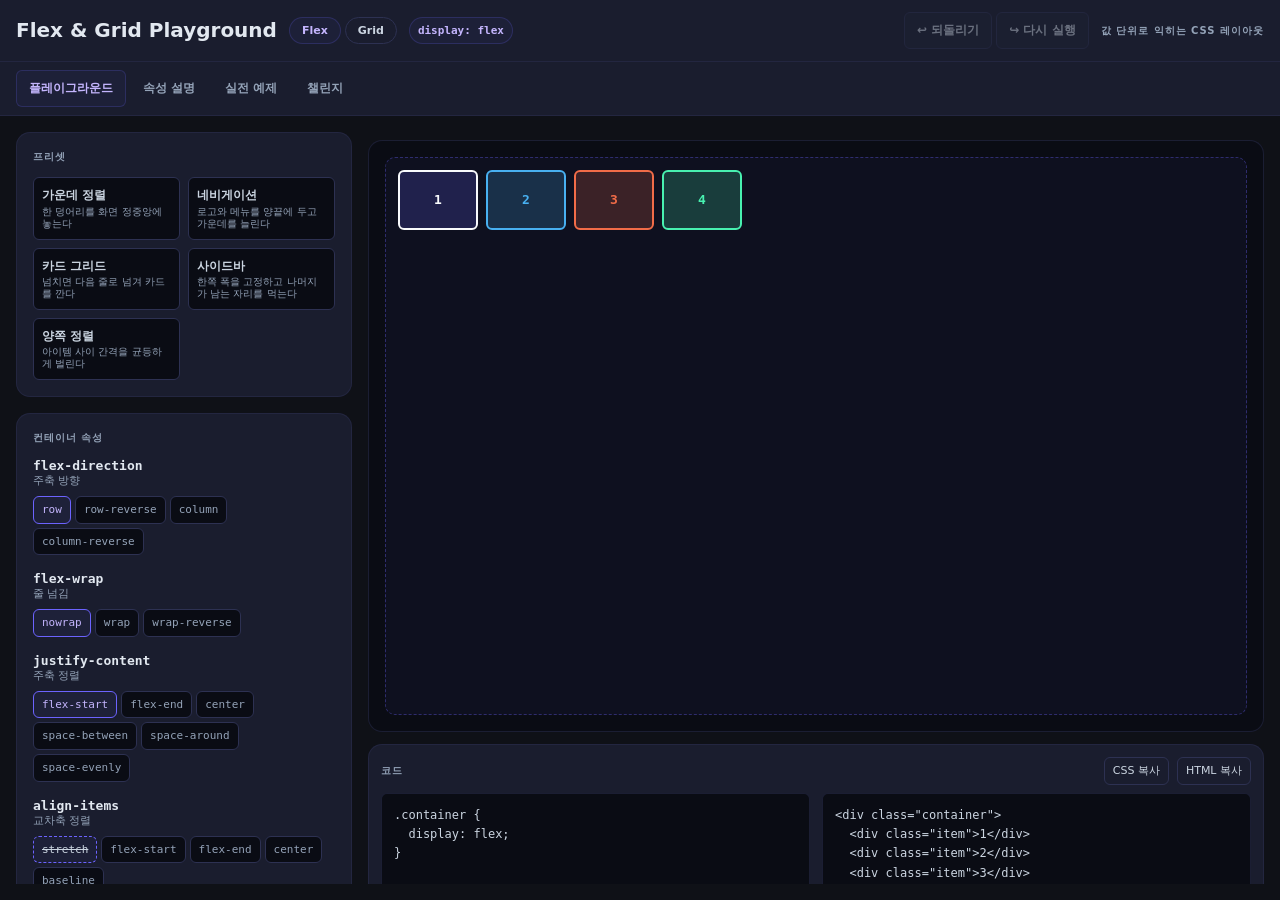
==== commit d9aa6557: "chore: M1~M5 시절 표기를 지금 사실로 갈아 끼움 거짓이 된 문장들이다.  index.html 의 부제가 "M1 · 플레이그라운드" 였다. 사용자에게 보이는 자리이고 탭을" ====
--- a/index.html
+++ b/index.html
@@ -31,7 +31,7 @@
     <button type="button" class="fgp-btn" data-action="undo" aria-keyshortcuts="Control+Z Meta+Z" disabled>↩ 되돌리기</button>
     <button type="button" class="fgp-btn" data-action="redo" aria-keyshortcuts="Control+Shift+Z Meta+Shift+Z" disabled>↪ 다시 실행</button>
   </div>
-  <span class="fgp-subtitle">M1 · 플레이그라운드</span>
+  <span class="fgp-subtitle">값 단위로 익히는 CSS 레이아웃</span>
 </header>
 
 <!-- 탭 버튼 마운트 지점. 목록은 store의 TABS에서 나온다 -->
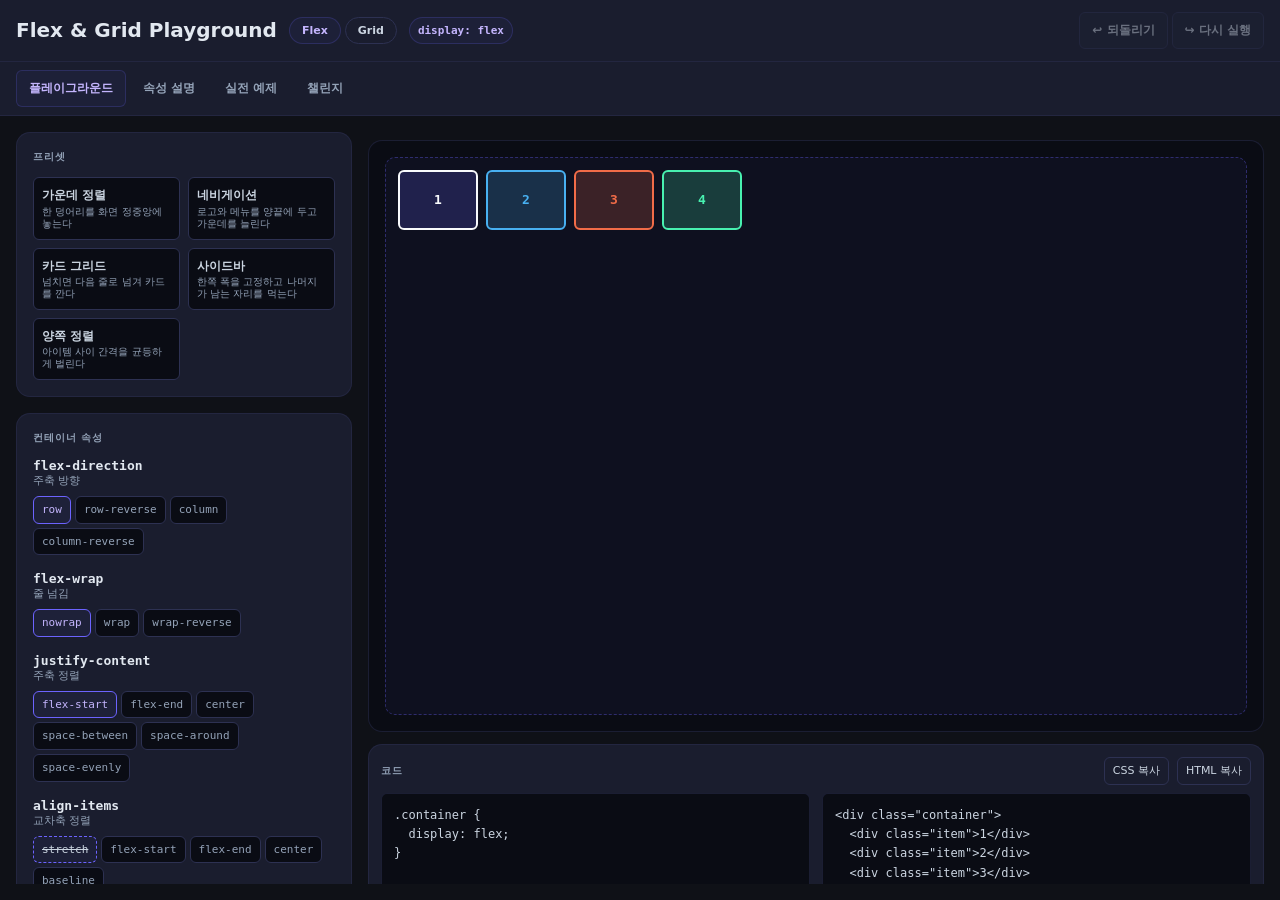
==== commit a23783d8: "style: 헤더 부제를 뺌 제목 "Flex & Grid Playground" 만으로 충분하다. 부제 자리는 M1 시절 진행 표시가 있던 곳이고, 지난 단계에서 문구로 갈아 끼웠던" ====
--- a/index.html
+++ b/index.html
@@ -31,7 +31,6 @@
     <button type="button" class="fgp-btn" data-action="undo" aria-keyshortcuts="Control+Z Meta+Z" disabled>↩ 되돌리기</button>
     <button type="button" class="fgp-btn" data-action="redo" aria-keyshortcuts="Control+Shift+Z Meta+Shift+Z" disabled>↪ 다시 실행</button>
   </div>
-  <span class="fgp-subtitle">값 단위로 익히는 CSS 레이아웃</span>
 </header>
 
 <!-- 탭 버튼 마운트 지점. 목록은 store의 TABS에서 나온다 -->
--- a/css/base.css
+++ b/css/base.css
@@ -74,14 +74,6 @@
   line-height: var(--lh-tight);
 }
 
-.fgp-subtitle {
-  font-size: var(--fs-3xs);
-  font-weight: var(--fw-bold);
-  letter-spacing: 0.1em;
-  text-transform: uppercase;
-  color: var(--fgp-text-muted);
-}
-
 .fgp-mono {
   font-family: var(--fgp-font-numeric);
 }
--- a/css/components.css
+++ b/css/components.css
@@ -264,7 +264,7 @@
   display: none;
 }
 
-/* M3 대기 컨트롤 — 자리만 있고 조작 수단은 없다 */
+/* 편집기가 없는 컨트롤의 자리 — 조작 수단 없이 무엇이 빠졌는지만 알린다 */
 .fgp-control__values[data-pending] {
   padding: var(--sp-2);
   border: 1px dashed var(--fgp-border-default);
